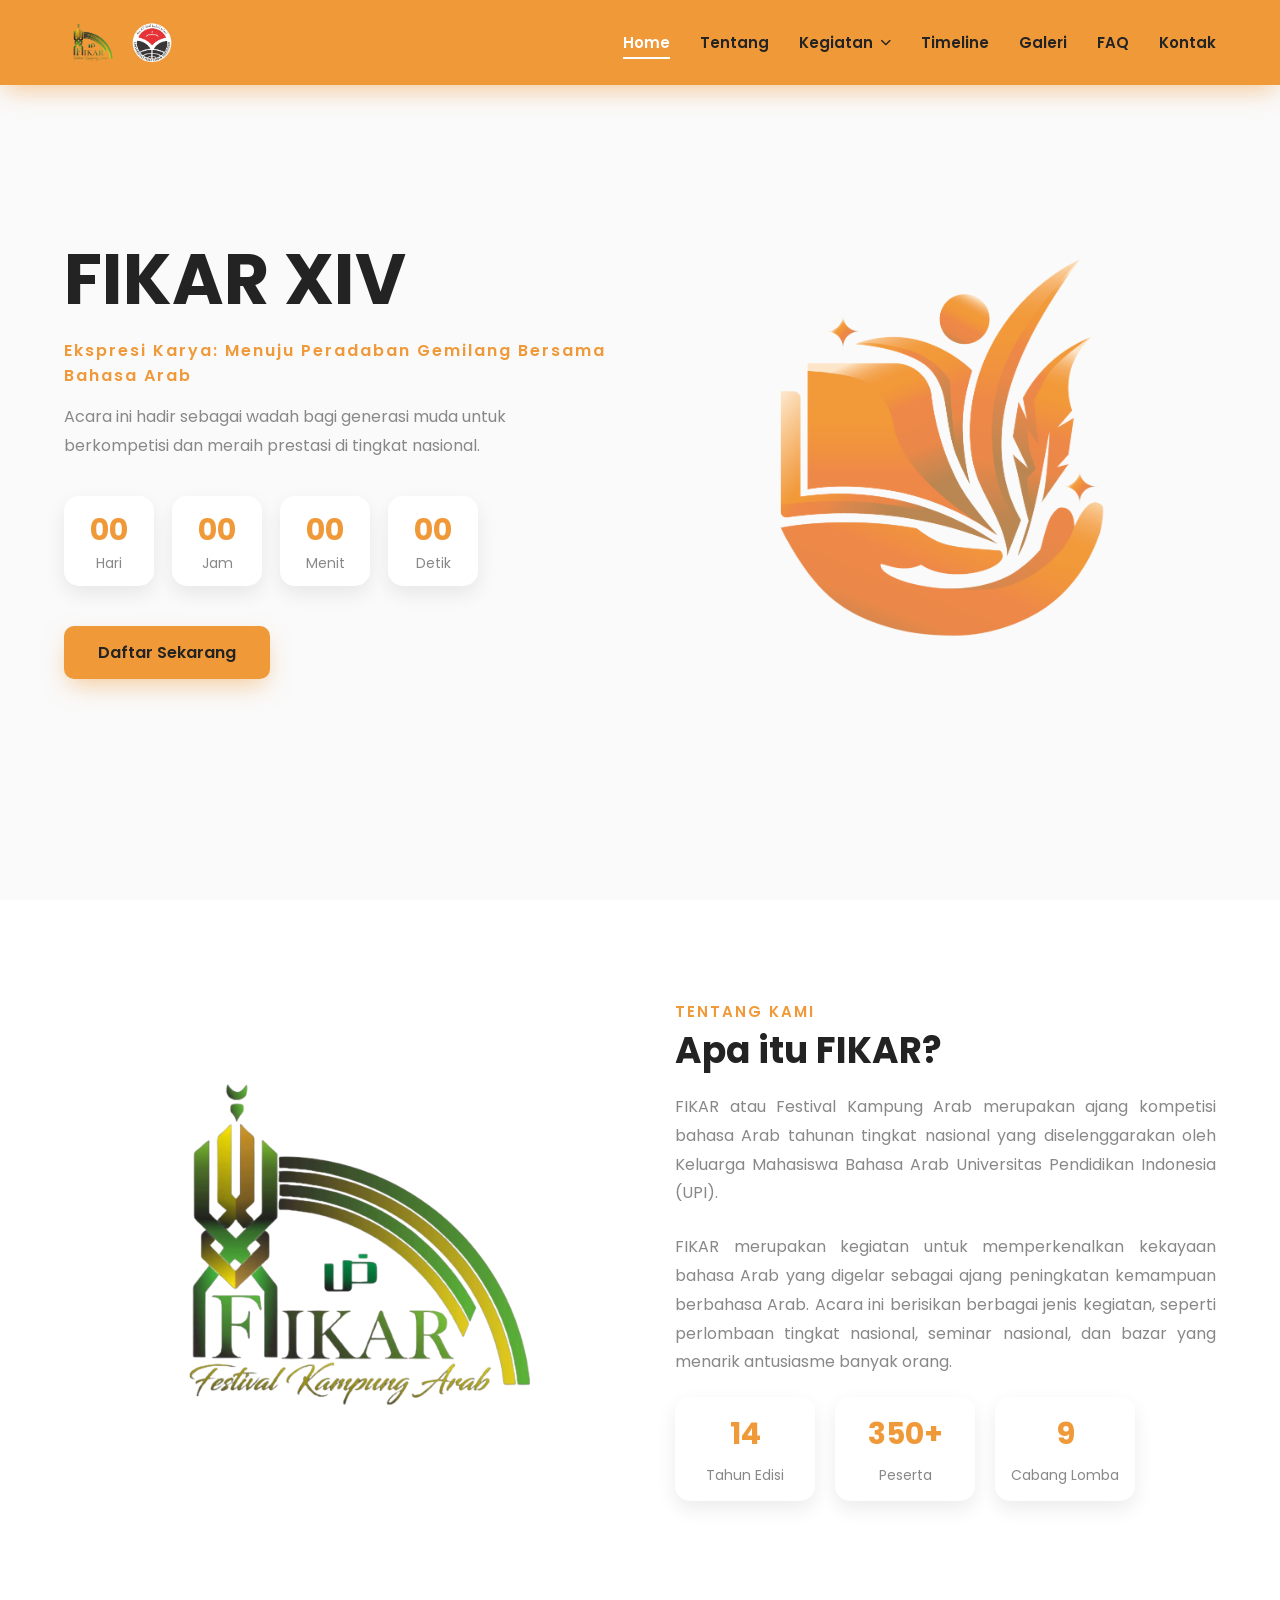
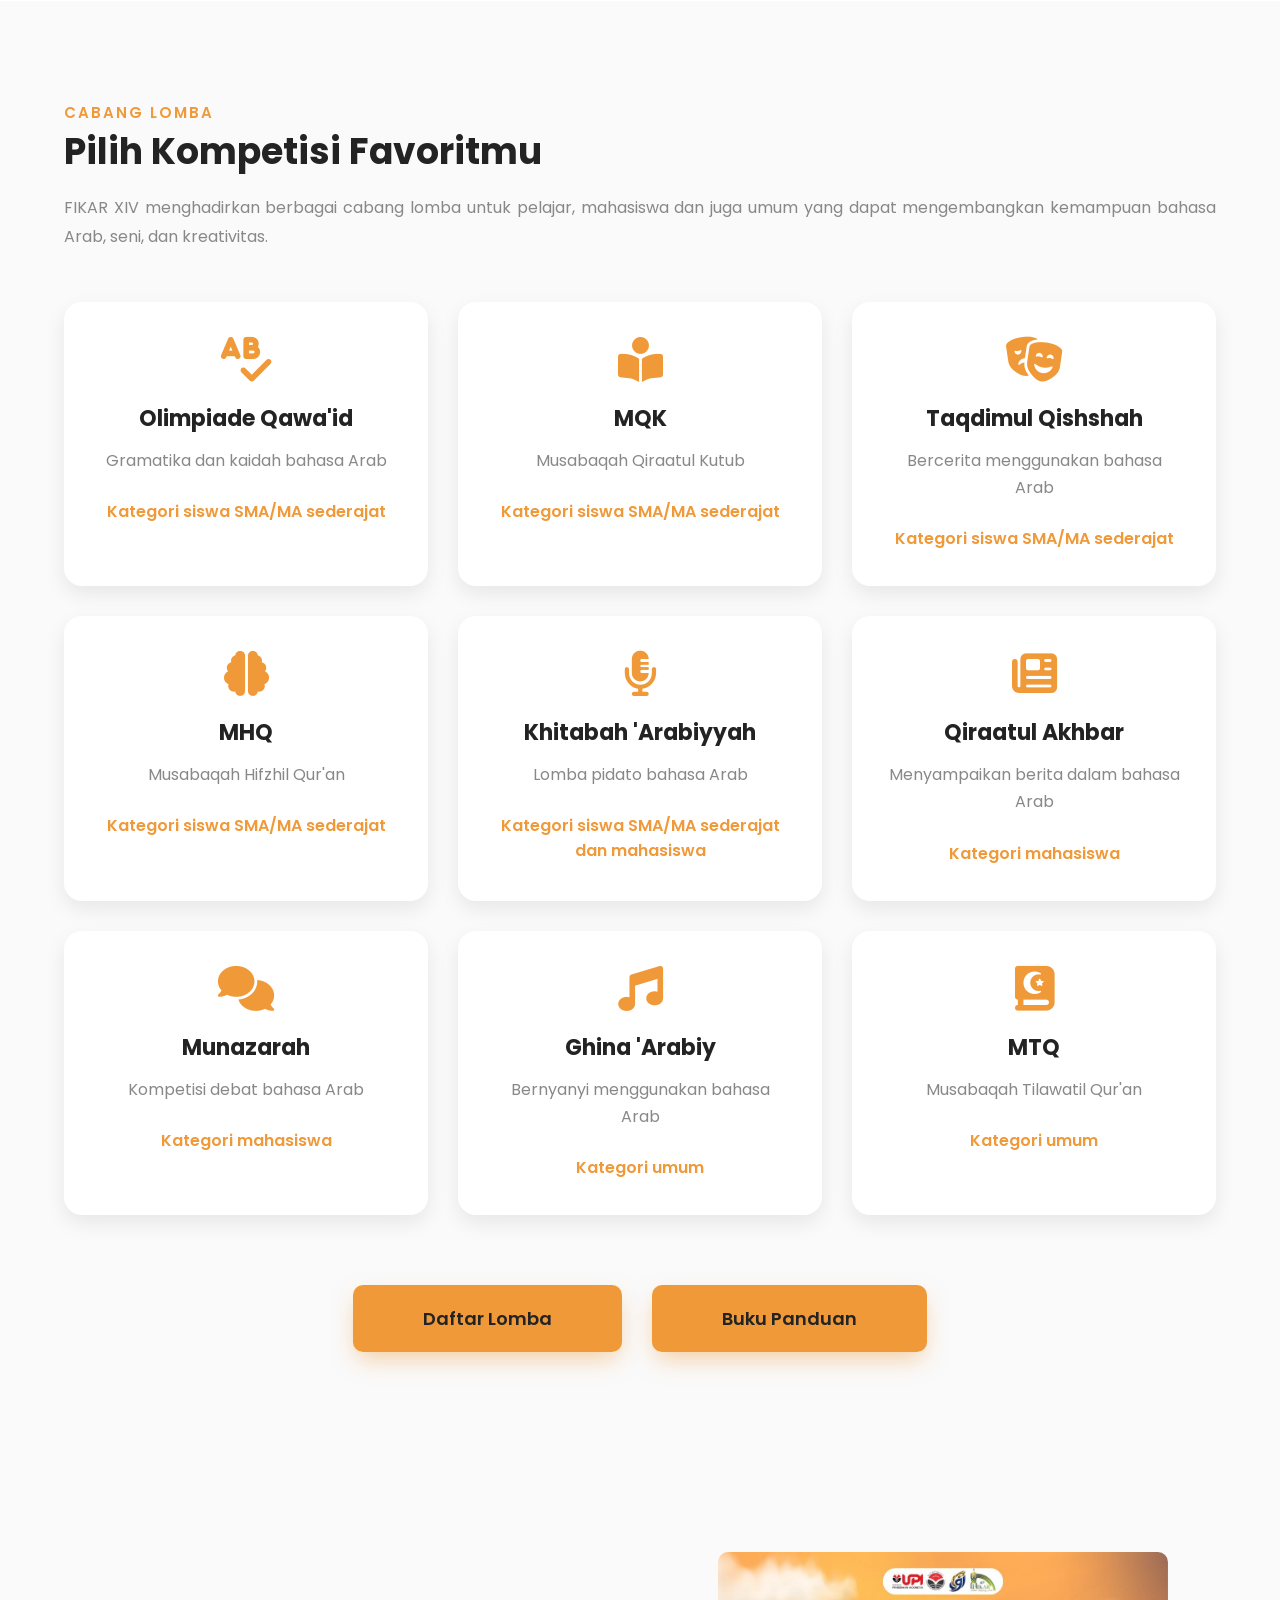
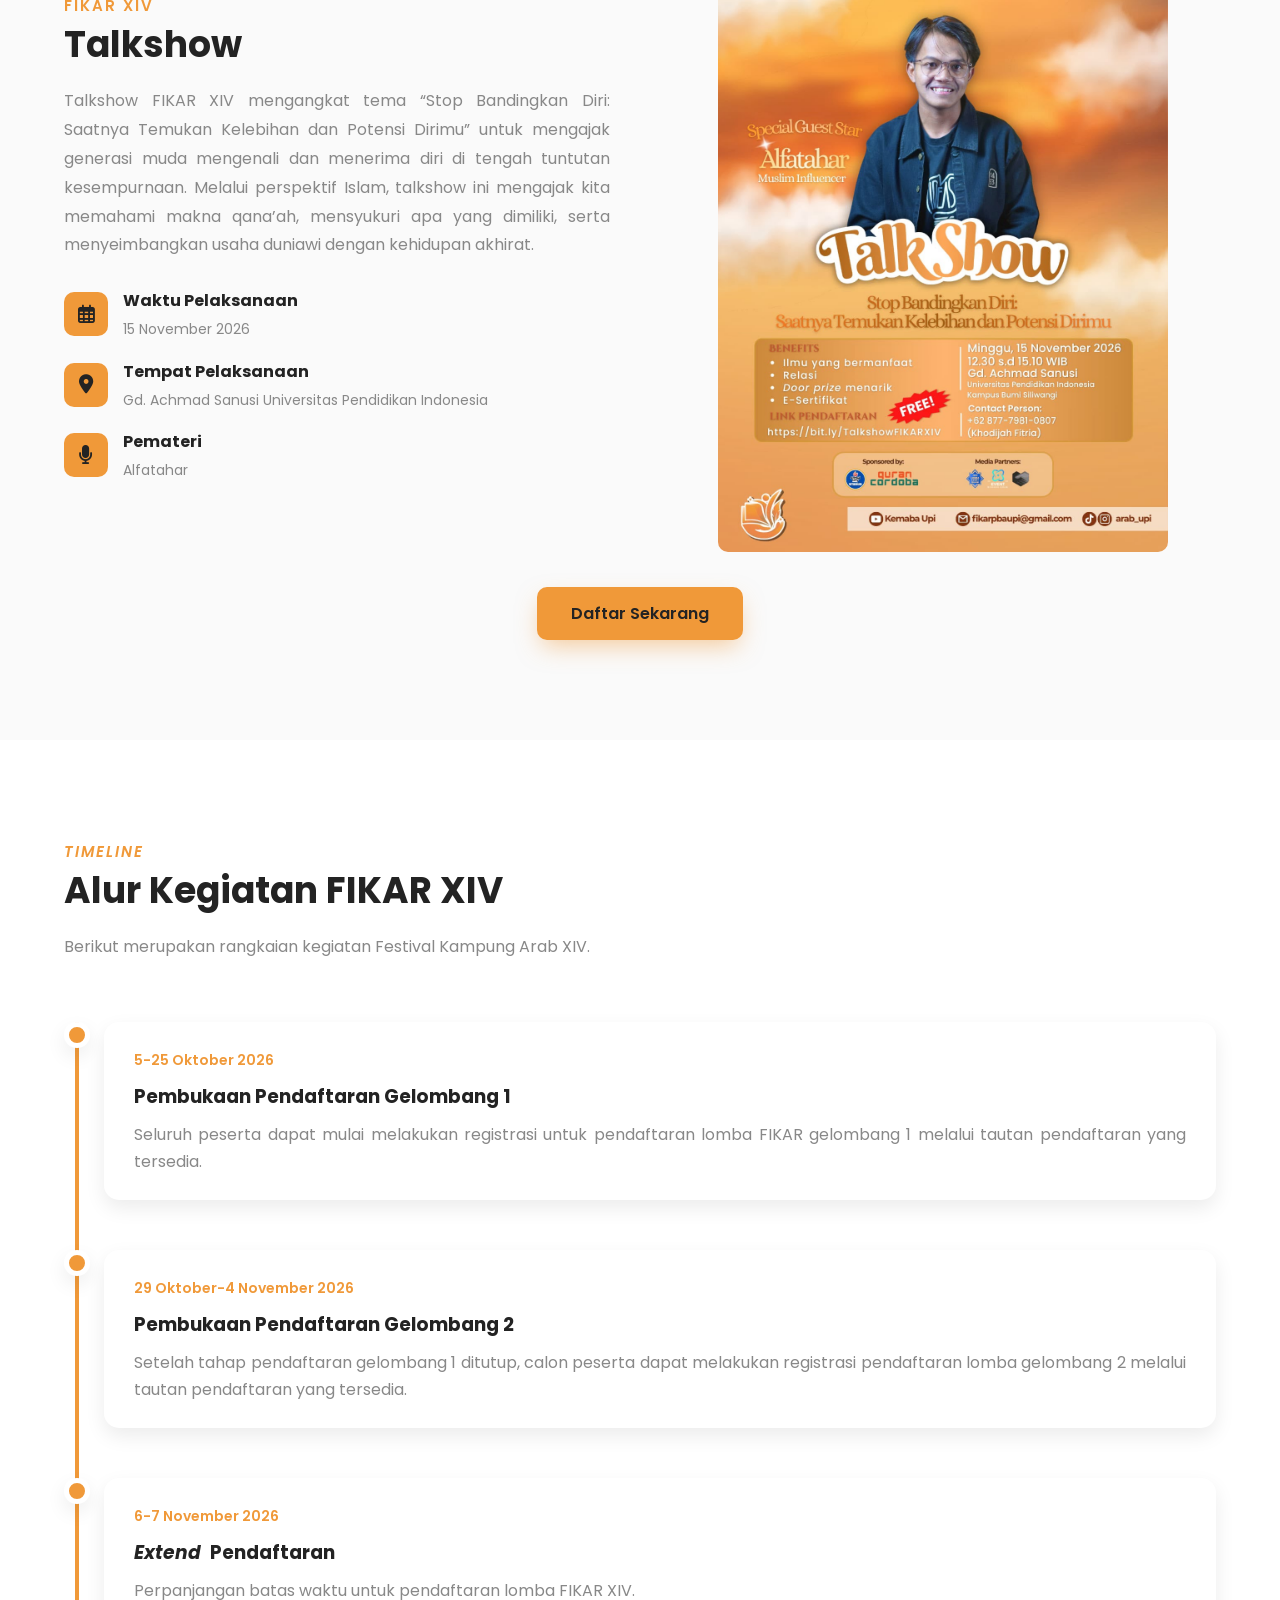
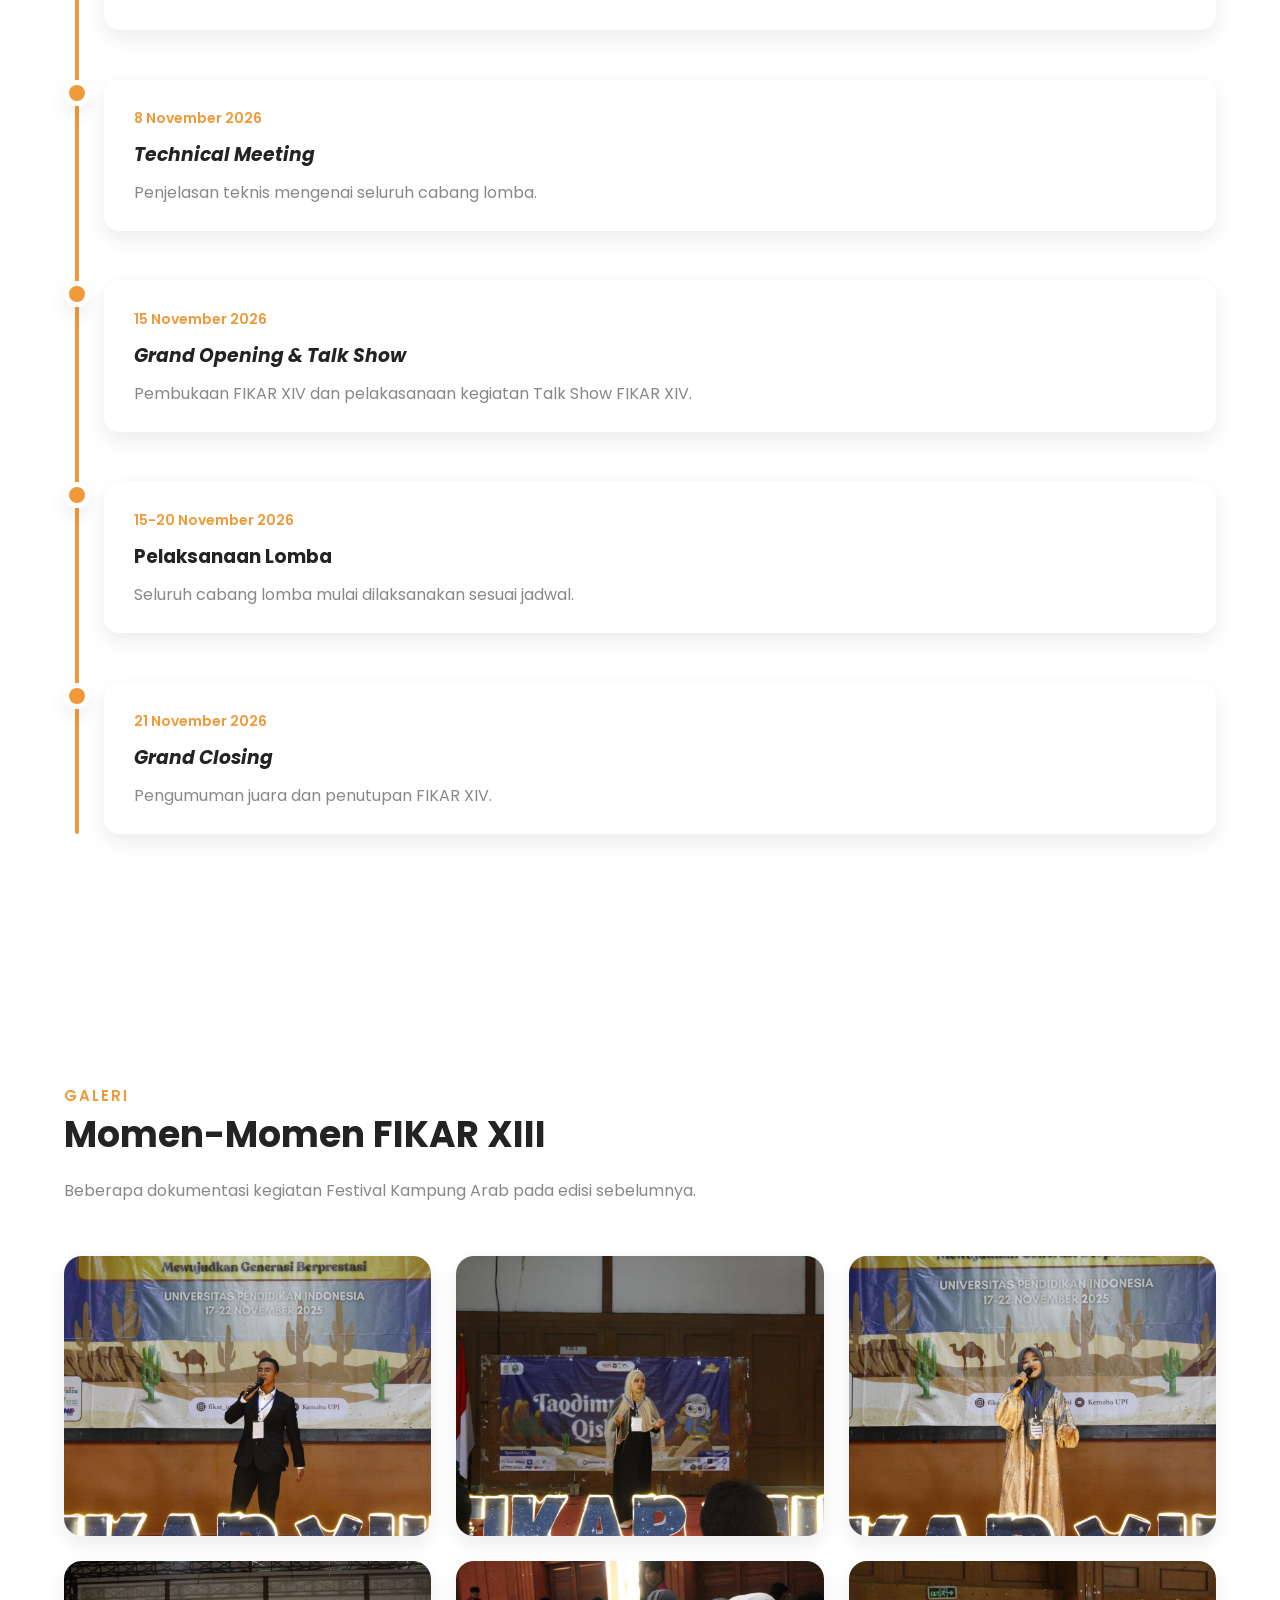
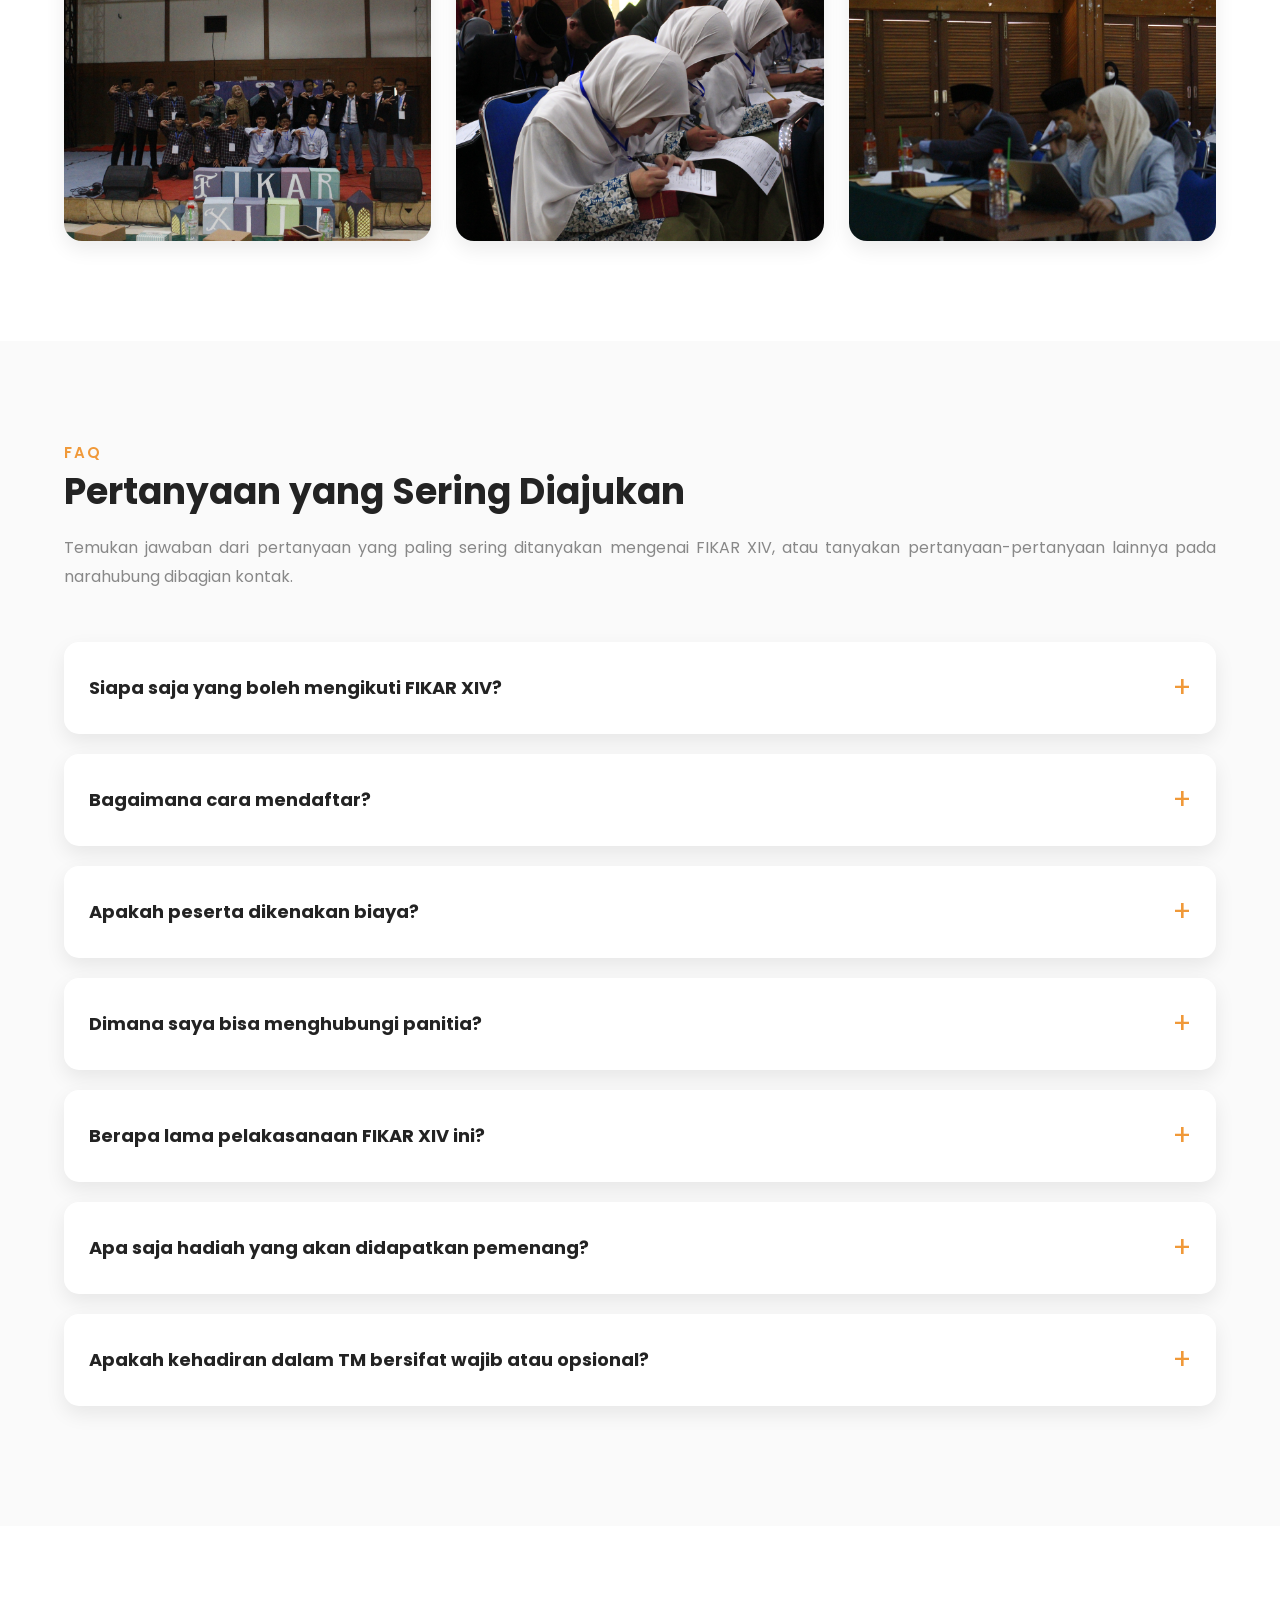
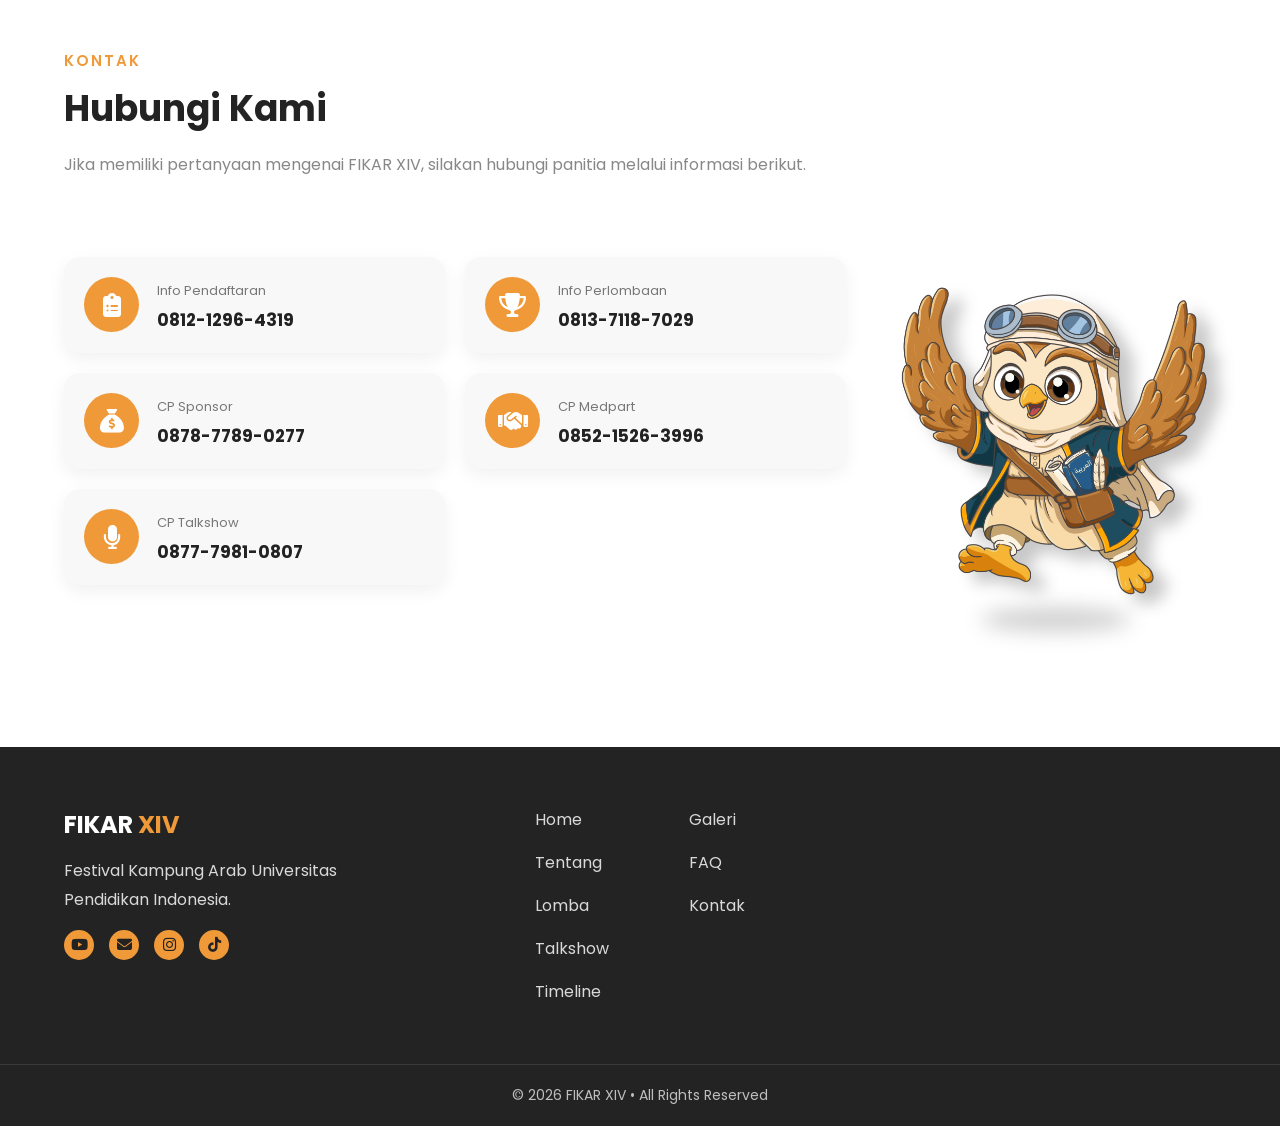
==== index.html @ 59fb9d1a "talkshow tema dah ganti" ====
<!DOCTYPE html>
<html lang="id">

<head>

    <!-- Meta -->
    <meta charset="UTF-8">
    <meta name="viewport" content="width=device-width, initial-scale=1.0">

    <title>FIKAR XIV</title>
    <link rel="icon" type="image/png" href="assets/logo/logo-fikar.png">

    <!-- Google Font -->
    <link rel="preconnect" href="https://fonts.googleapis.com">

    <link rel="preconnect" href="https://fonts.gstatic.com" crossorigin>

    <link href="https://fonts.googleapis.com/css2?family=Poppins:wght@300;400;500;600;700;800&display=swap" rel="stylesheet">

    <!-- Font Awesome -->
    <link rel="stylesheet"
        href="https://cdnjs.cloudflare.com/ajax/libs/font-awesome/6.7.2/css/all.min.css">

    <!-- AOS Animation -->
    <link href="https://unpkg.com/aos@2.3.4/dist/aos.css" rel="stylesheet">

    <link rel="stylesheet" href="https://cdn.jsdelivr.net/npm/swiper@11/swiper-bundle.min.css"/>

    <!-- CSS -->
    <link rel="stylesheet" href="css/style.css">
    <link rel="stylesheet" href="css/navbar.css">
    <link rel="stylesheet" href="css/hero.css">
    <link rel="stylesheet" href="css/about.css">
    <link rel="stylesheet" href="css/competition.css">
    <link rel="stylesheet" href="css/talkshow.css">
    <link rel="stylesheet" href="css/timeline.css">
    <link rel="stylesheet" href="css/merch.css">
    <link rel="stylesheet" href="css/gallery.css">
    <link rel="stylesheet" href="css/faq.css">
    <link rel="stylesheet" href="css/contact.css">
    <link rel="stylesheet" href="css/footer.css">
    <link rel="stylesheet" href="css/responsive.css">
    <link rel="stylesheet" href="css/popup.css">

    <header class="header">

        <div class="container">
            <a href="#home">
            <div class="logo">
                <img src="assets/logo/logo-fikar.png" alt="Logo FIKAR">
                <img src="assets/logo/logo-upi.png" alt="Logo UPI">
            </div>
            </a>

            <nav class="navbar" id="navbar">
                <ul>
                    <li><a href="#home">Home</a></li>

                    <li><a href="#tentang">Tentang</a></li>

                    <li class="dropdown">
                        <button type="button" class="dropdown-toggle" aria-expanded="false">
                            Kegiatan <i class="fa-solid fa-chevron-down"></i>
                        </button>

                        <ul class="dropdown-menu">
                            <li><a href="#lomba">Lomba</a></li>
                            <li><a href="#Talkshow">Talkshow</a></li>
                        </ul>
                    </li>

                    <li><a href="#timeline">Timeline</a></li>

                    <!-- <li><a href="#merch">Merch</a></li> -->

                    <li><a href="#galeri">Galeri</a></li>

                    <li><a href="#faq">FAQ</a></li>

                    <li><a href="#kontak">Kontak</a></li>
                </ul>
            </nav>
    
            <div class="hamburger" id="hamburger">
    
                <i class="fa-solid fa-bars"></i>
    
            </div>
    
        </div>
    
    </header>
</head>

<body>

    <!-- ===========================
            HEADER
    ============================ -->

    <header class="header">

    </header>



    <!-- ===========================
            HOME
    ============================ -->

    <section id="home" class="hero">

        <div class="container hero-container">
    
            <!-- Kiri -->
            <div class="hero-content" data-aos="fade-right">
    
                <h1>
                    FIKAR XIV
                </h1>

                <p class="hero-subtitle">
                    Ekspresi Karya: 
                    Menuju Peradaban Gemilang
                    Bersama Bahasa Arab
                </p>
    
                
    
                <p class="hero-description">
    
                    Acara ini hadir sebagai wadah bagi
                    generasi muda untuk berkompetisi dan
                    meraih prestasi di tingkat nasional.
                    
    
                </p>
    
                <!-- Countdown -->
    
                <div class="countdown">
    
                    <div class="count-box">
    
                        <h2 id="days">50</h2>
                        <span>Hari</span>
    
                    </div>
    
                    <div class="count-box">
    
                        <h2 id="hours">12</h2>
                        <span>Jam</span>
    
                    </div>
    
                    <div class="count-box">
    
                        <h2 id="minutes">30</h2>
                        <span>Menit</span>
    
                    </div>
    
                    <div class="count-box">
    
                        <h2 id="seconds">45</h2>
                        <span>Detik</span>
    
                    </div>
    
                </div>
    
                <a href="#mtq-card" class="btn">
    
                    Daftar Sekarang
    
                </a>
    
            </div>
    
            <!-- Kanan -->
    
            <div class="hero-image" data-aos="fade-left">
    
                <img src="assets/logo/logo-xiv.png" alt="Hero">
    
            </div>
    
        </div>
    
    </section>



    <!-- ===========================
            TENTANG
    ============================ -->

    <section id="tentang" class="about">

        <div class="container about-container">
    

            <!-- Kiri -->
    
            <div class="about-image" data-aos="fade-left">
    
                <img src="assets/logo/logo-fikar.png"
                     alt="Tentang FIKAR">
    
            </div>

            <!-- Kanan -->
            <div class="about-content" data-aos="fade-right">
    
                <p class="section-subtitle">
                    Tentang Kami
                </p>
    
                <h2 class="section-title">
                    Apa itu FIKAR?
                </h2>
    
                <p class="section-description">
                    FIKAR atau Festival Kampung Arab merupakan ajang 
                    kompetisi bahasa Arab tahunan tingkat nasional 
                    yang diselenggarakan oleh Keluarga Mahasiswa 
                    Bahasa Arab Universitas Pendidikan Indonesia (UPI).
    
                </p><br> 
                <p class="section-description">
                    FIKAR merupakan kegiatan untuk memperkenalkan kekayaan
                    bahasa Arab yang digelar sebagai ajang peningkatan
                    kemampuan berbahasa Arab. Acara ini berisikan berbagai
                    jenis kegiatan, seperti perlombaan tingkat nasional,
                    seminar nasional, dan bazar yang menarik antusiasme
                    banyak orang.
                    
                    <!-- agenda tahunan berupa ajang perlombaan bahasa Arab, Seni, dan Budaya
                    yang diselenggarakan oleh BEM KEMABA FPBS UPI
                    yang bertujuan menjadi wadah pengembangan potensi,
                    kreativitas, serta kecintaan terhadap bahasa Arab
                    dan kebudayaannya. -->
                </p>
    
                <div class="about-stats">
    
                    <div class="stat-card">
    
                        <h3>14</h3>
    
                        <p>Tahun Edisi</p>
    
                    </div>
    
                    <div class="stat-card">
    
                        <h3>350+</h3>
    
                        <p>Peserta</p>
    
                    </div>
    
                    <div class="stat-card">
    
                        <h3>9</h3>
    
                        <p>Cabang Lomba</p>
    
                    </div>
    
                </div>
    
            </div>
    
            
    
        </div>
    
    </section>



    <!-- ===========================
            LOMBA
    ============================ -->

    <section id="lomba" class="competition">

        <div class="container">
    
            <p class="section-subtitle">
                Cabang Lomba
            </p>
    
            <h2 class="section-title">
                Pilih Kompetisi Favoritmu
            </h2>
    
            <p class="section-description">
                FIKAR XIV menghadirkan berbagai cabang lomba
                untuk pelajar, mahasiswa dan juga umum yang dapat mengembangkan kemampuan
                bahasa Arab, seni, dan kreativitas.
            </p>
    
            <div class="competition-grid">
    
                <div class="competition-card" data-aos="zoom-in">
    
                    <i class="fa-solid fa-spell-check"></i>
    
                    <h3>Olimpiade Qawa'id</h3>
    
                    <p>
                        Gramatika dan kaidah bahasa Arab
                    </p>

                    <h4>
                        Kategori siswa SMA/MA sederajat
                    </h4>
    
                    <!-- <a href="#">
                        Lihat Detail
                    </a> -->
    
                </div>

                <div class="competition-card" data-aos="zoom-in">
    
                    <i class="fa-solid fa-book-open-reader"></i>
    
                    <h3>MQK</h3>
    
                    <p>
                        Musabaqah Qiraatul Kutub
                    </p>

                    <h4>
                        Kategori siswa SMA/MA sederajat
                    </h4>
    
                    <!-- <a href="#">
                        Lihat Detail
                    </a> -->
    
                </div>
    
                <div class="competition-card" data-aos="zoom-in">
    
                    <i class="fa-solid fa-masks-theater"></i>
    
                    <h3>Taqdimul Qishshah</h3>
    
                    <p>
                        Bercerita menggunakan bahasa Arab
                    </p>

                    <h4>
                        Kategori siswa SMA/MA sederajat
                    </h4>
    
                    <!-- <a href="#">
                        Lihat Detail
                    </a> -->
    
                </div>

                <div class="competition-card" data-aos="zoom-in">
    
                    <i class="fa-solid fa-brain"></i>
    
                    <h3>MHQ</h3>
    
                    <p>
                        Musabaqah Hifzhil Qur'an
                    </p>

                    <h4>
                        Kategori siswa SMA/MA sederajat
                    </h4>
    
                    <!-- <a href="#">
                        Lihat Detail
                    </a> -->
    
                </div>

                 <div class="competition-card" data-aos="zoom-in">
    
                    <i class="fa-solid fa-microphone-lines"></i>
    
                    <h3>Khitabah 'Arabiyyah</h3>
    
                    <p>
                        Lomba pidato bahasa Arab
                    </p>

                    <h4>
                        Kategori siswa SMA/MA sederajat dan mahasiswa
                    </h4>
    
                    <!-- <a href="#">
                        Lihat Detail
                    </a> -->
    
                </div>

                <div class="competition-card" data-aos="zoom-in">
    
                    <i class="fa-solid fa-newspaper"></i>
    
                    <h3>Qiraatul Akhbar</h3>
    
                    <p>
                        Menyampaikan berita dalam bahasa Arab
                    </p>

                    <h4>
                        Kategori mahasiswa
                    </h4>
    
                    <!-- <a href="#">
                        Lihat Detail
                    </a> -->
    
                </div>

                <div class="competition-card" data-aos="zoom-in">
    
                    <i class="fa-solid fa-comments"></i>
    
                    <h3>Munazarah</h3>
    
                    <p>
                        Kompetisi debat bahasa Arab
                    </p>

                    <h4>
                        Kategori mahasiswa
                    </h4>
    
                    <!-- <a href="#">
                        Lihat Detail
                    </a> -->
    
                </div>

                <div class="competition-card" data-aos="zoom-in">
    
                    <i class="fa-solid fa-music"></i>
    
                    <h3>Ghina 'Arabiy</h3>
    
                    <p>
                        Bernyanyi menggunakan bahasa Arab
                    </p>

                    <h4>
                        Kategori umum
                    </h4>
    
                    <!-- <a href="#">
                        Lihat Detail
                    </a> -->
    
                </div>

                <div class="competition-card" data-aos="zoom-in" id="mtq-card">
    
                    <i class="fa-solid fa-book-quran"></i>
    
                    <h3>MTQ</h3>
    
                    <p>
                        Musabaqah Tilawatil Qur'an
                    </p>

                    <h4>
                        Kategori umum
                    </h4>
    
                    <!-- <a href="#">
                        Lihat Detail
                    </a> -->
    
                </div>
    
            </div>

            <div class="lomba-button" data-aos="zoom-in">
                <button type="button" class="btnform" id="openlombapopup">
                        Daftar Lomba
                </button>
                <a 
                    href="https://drive.google.com/file/d/1xuKzTPTXBp-IjGwbVlXgYvnK1YerWU9r/view?usp=sharing" 
                    class="btnform"
                    target="_blank"
                    rel="noopener noreferrer">
                        Buku Panduan
                    </a>
            </div>
    
        </div>
    
    </section>

    <div class="lomba-modal" id="lombamodal">
        <div class="lomba-modal-content">
            <!-- tombol close -->
             <button
                type="button"
                class="lomba-modal-close"
                id="closelombapopup"
                aria-label="Tutup">
                &times;
            </button>

            <!-- header popup -->
             <div class="lomba-modal-header">
                <small>Pendaftaran Lomba FIKAR XIV</small>
                <h3>
                    Silahkan pilih sesuai cabang lomba yang
                    ingin diikuti
                </h3>
                <p>
                    Kemudian nanti akan diarahkan menuju
                    formulir pendaftaran
                </p>
             </div>

             <!-- daftar lomba -->
             <div class="lomba-modal-list">
                <a 
                    href="https://docs.google.com/forms/d/e/1FAIpQLSf27DOVT1WJLEie99tcA8oEn1orpM7q2_REkgF3xhmgGQulmA/viewform?usp=dialog"
                    target="_blank"
                    rel="noopener noreferrer"
                    class="lomba-modal-button">
                    Olimpiade Qawa'id
                </a>
                
                <a 
                    href="https://docs.google.com/forms/d/e/1FAIpQLSd3rdysQEJR5vWFyqpO-vA7i0ymo6K1f08DMtUsaCEMuxgv7w/viewform?usp=dialog"
                    target="_blank"
                    rel="noopener noreferrer"
                    class="lomba-modal-button">
                    MQK
                </a>

                <a 
                    href="https://docs.google.com/forms/d/e/1FAIpQLSe7MeNdIwzC_TPY0QfqzxV9UziziLfifD3t8pdZiucjZ5I3hw/viewform?usp=dialog"
                    target="_blank"
                    rel="noopener noreferrer"
                    class="lomba-modal-button">
                    Taqdimul Qishshah
                </a>

                <a 
                    href="https://docs.google.com/forms/d/e/1FAIpQLSfnNDU5przK4yZzaKRtBcj8RfoL4Jw5ZI0wv0ayqmYaWM0nEA/viewform?usp=dialog"
                    target="_blank"
                    rel="noopener noreferrer"
                    class="lomba-modal-button">
                    MHQ
                </a>

                <a 
                    href="https://docs.google.com/forms/d/e/1FAIpQLSe5-V5FEKVQ3BfW7BmyfJE8cRweyfHyN-lyesdYpiIK9qlUaA/viewform?usp=dialog"
                    target="_blank"
                    rel="noopener noreferrer"
                    class="lomba-modal-button">
                    Khitabah 'Arabiyyah (Siswa)
                </a>

                <a 
                    href="https://docs.google.com/forms/d/e/1FAIpQLSdl50Qj2MIegKsDy8rbnPg7tCIWsGPk0zm3IU37hgIzfidV4g/viewform?usp=dialog"
                    target="_blank"
                    rel="noopener noreferrer"
                    class="lomba-modal-button">
                    Khitabah 'Arabiyyah (Mahasiswa)
                </a>

                <a 
                    href="https://docs.google.com/forms/d/e/1FAIpQLSdQ2KguLJYWSSzZzuT3GEWs2Vt1SWea4kkEqxqzTfxCPMKwEw/viewform?usp=dialog"
                    target="_blank"
                    rel="noopener noreferrer"
                    class="lomba-modal-button">
                    Qiraatul Akhbar
                </a>

                <a 
                    href="https://docs.google.com/forms/d/e/1FAIpQLSfr8a6bISAI-k79xbi1DJIbhDBJfIggBveJyUau1kbvPJwJxw/viewform?usp=dialog"
                    target="_blank"
                    rel="noopener noreferrer"
                    class="lomba-modal-button">
                    Munazarah
                </a>

                <a 
                    href="https://docs.google.com/forms/d/e/1FAIpQLSdtx5-WqoZlgZ3DfAzD9SitUk2B0etbBsE3f7CAW_SMgpCLwg/viewform?usp=dialog"
                    target="_blank"
                    rel="noopener noreferrer"
                    class="lomba-modal-button">
                    Ghina 'Arabiy
                </a>

                <a 
                    href="https://docs.google.com/forms/d/e/1FAIpQLSdL8q2Idlpmol-r708T2HcSTL0BJuqn2PkodVM6ONkWayT8EA/viewform?usp=dialog"
                    target="_blank"
                    rel="noopener noreferrer"
                    class="lomba-modal-button">
                    MTQ
                </a>
                
             </div>
        </div>
    </div>


    <section id="Talkshow" class="talkshow">

        <div class="container">
            <div class="about-container">
                <!-- Kiri -->
                <div class="about-content" data-aos="fade-right">
        
                    <p class="section-subtitle">
                        FIKAR XIV
                    </p>
        
                    <h2 class="section-title">
                        Talkshow
                    </h2>
        
                    <p class="section-description">
                        Talkshow FIKAR XIV mengangkat tema “Stop Bandingkan Diri:
                        Saatnya Temukan Kelebihan dan Potensi Dirimu” untuk 
                        mengajak generasi muda mengenali dan menerima diri di 
                        tengah tuntutan kesempurnaan. Melalui perspektif Islam, 
                        talkshow ini mengajak kita memahami makna qana’ah, 
                        mensyukuri apa yang dimiliki, serta menyeimbangkan usaha 
                        duniawi dengan kehidupan akhirat.
        
                    <!-- informasi talkshow -->
                    <div class="talkshow-info">
        
                        <div class="talkshow-info-item">
                            <i class="fa-regular fa-calendar-days"></i>
                            <div>
                                <h3>Waktu Pelaksanaan</h3>
                                <p>15 November 2026</p>
                            </div>
                        </div>
        
                        <div class="talkshow-info-item">
                            <i class="fa-solid fa-location-dot"></i>
                            <div>
                                <h3>Tempat Pelaksanaan</h3>
                                <p>Gd. Achmad Sanusi Universitas Pendidikan Indonesia</p>
                            </div>
                        </div>
        
                        <div class="talkshow-info-item">
                            <i class="fa-solid fa-microphone"></i>
                            <div>
                                <h3>Pemateri</h3>
                                <p>Alfatahar</p>
                            </div>
                        </div>
                    </div>
        
                </div>

                <!-- Kanan -->
                <div class="about-image" data-aos="fade-left">
                    <img src="assets/images/poster-talkshow.png"
                        alt="Poster Talkshow FIKAR XIV"
                        class="talkshow-poster"
                        id="talkshowPoster"
                        style="border-radius: 10px;">
                </div>

                <div class="poster-lightbox" id="posterLightbox">
                    <button class="poster-close" id="posterClose"
                        aria-laber="Tutup poster">&times;</button>
                    
                    <img src="assets/images/poster-talkshow.png"
                         alt="Poster Talkshow FIKAR XIV diperbasar"
                         id="posterLightboxImage">
                         
                </div>
            </div>
            <!-- Tombol pendaftaran -->
            <div class="talkshow-action" data-aos="fade-right">
                <a href="https://bit.ly/TalkshowFIKARXIV"
                    class="btn talkshow-btn"
                    target="_blank"
                    rel="noopener noreferrer">
                        Daftar Sekarang
                </a>
            </div>
        </div>
    </section>



    <!-- ===========================
            TIMELINE
    ============================ -->

    <section id="timeline" class="timeline">

        <div class="container">
    
            <p class="section-subtitle">
                <i>Timeline</i>
            </p>
    
            <h2 class="section-title">
                Alur Kegiatan FIKAR XIV
            </h2>
    
            <p class="section-description">
                Berikut merupakan rangkaian kegiatan Festival Kampung Arab XIV.
            </p>
    
            <div class="timeline-wrapper">
    
                <div class="timeline-item" data-aos="fade-up">
    
                    <div class="timeline-dot"></div>
    
                    <div class="timeline-content">
    
                        <span>5-25 Oktober 2026</span>
    
                        <h3>Pembukaan Pendaftaran Gelombang 1</h3>
    
                        <p>
                            Seluruh peserta dapat mulai melakukan registrasi untuk
                            pendaftaran lomba FIKAR gelombang 1 melalui tautan pendaftaran
                            yang tersedia. 
                        </p>
    
                    </div>
    
                </div>
    
                <div class="timeline-item" data-aos="fade-up">
    
                    <div class="timeline-dot"></div>
    
                    <div class="timeline-content">
    
                        <span>29 Oktober-4 November 2026</span>
    
                        <h3>Pembukaan Pendaftaran Gelombang 2</h3>
    
                        <p>
                            Setelah tahap pendaftaran gelombang 1 ditutup, calon peserta dapat 
                            melakukan registrasi pendaftaran lomba gelombang 2 melalui tautan 
                            pendaftaran yang tersedia. 
                        </p>
    
                    </div>
    
                </div>
    
                <div class="timeline-item" data-aos="fade-up">
    
                    <div class="timeline-dot"></div>
    
                    <div class="timeline-content">
    
                        <span>6-7 November 2026</span>
    
                        <h3>
                            <i style="margin-right: 5px;">Extend</i> Pendaftaran
                        </h3>
                        <p>
                            Perpanjangan batas waktu untuk pendaftaran lomba FIKAR XIV.
                        </p>
    
                    </div>
    
                </div>
    
                <div class="timeline-item" data-aos="fade-up">
    
                    <div class="timeline-dot"></div>
    
                    <div class="timeline-content">
    
                        <span>8 November 2026</span>
    
                        <h3><i>Technical Meeting</i></h3>
    
                        <p>
                            Penjelasan teknis mengenai seluruh cabang lomba.
                        </p>
    
                    </div>
    
                </div>

                <div class="timeline-item" data-aos="fade-up">
    
                    <div class="timeline-dot"></div>
    
                    <div class="timeline-content">
    
                        <span>15 November 2026</span>
    
                        <h3><i>Grand Opening & Talk Show</i></h3>
    
                        <p>
                            Pembukaan FIKAR XIV dan pelakasanaan
                            kegiatan Talk Show FIKAR XIV.
                        </p>
    
                    </div>
    
                </div>

                <div class="timeline-item" data-aos="fade-up">
    
                    <div class="timeline-dot"></div>
    
                    <div class="timeline-content">
    
                        <span>15-20 November 2026</span>
    
                        <h3>Pelaksanaan Lomba</h3>
    
                        <p>
                            Seluruh cabang lomba mulai dilaksanakan sesuai jadwal.
                        </p>
    
                    </div>
    
                </div>

                <div class="timeline-item" data-aos="fade-up">
    
                    <div class="timeline-dot"></div>
    
                    <div class="timeline-content">
    
                        <span>21 November 2026</span>
    
                        <h3><i>Grand Closing</i></h3>
    
                        <p>
                            Pengumuman juara dan penutupan FIKAR XIV.
                        </p>
    
                    </div>
    
                </div>
    
            </div>
    
        </div>
    
    </section>



    <!-- ===========================
            MERCH
    ============================ -->

    <!-- <section class="merch" id="merch">

    <div class="container">

        <span class="section-subtitle">OFFICIAL MERCH</span>

        <h2 class="section-title">Merchandise FIKAR XIV</h2>

        <p class="section-description">
            Miliki merchandise resmi untuk seluruh peserta FIKAR XIV.
        </p>

        <div class="swiper merchSwiper">

            <div class="swiper-wrapper">

                <div class="swiper-slide">

                    <img src="assets/images/foto-merch1.JPG">

                    <h3>Keychain</h3>

                </div>

                <div class="swiper-slide">

                    <img src="assets/images/foto-merch1.JPG">

                    <h3>Kipas</h3>

                </div>

                <div class="swiper-slide">

                    <img src="assets/images/foto-merch1.JPG">

                    <h3>Totebag</h3>

                </div>

                <div class="swiper-slide">

                    <img src="assets/images/foto-merch1.JPG">

                    <h3>Notebook</h3>

                </div>

                <div class="swiper-slide">

                    <img src="assets/images/foto-merch1.JPG">

                    <h3>Pulpen</h3>

                </div>

            </div>

            <div class="merch-navigation">

                <div class="swiper-button-prev"></div>

                <div class="swiper-button-next"></div>

            </div>

        </div>

        <div class="merch-button" data-aos="fade-up">

            <a href="#" class="btn">
                Beli Merchandise
            </a>

        </div>

    </div>

    </section> -->



    <!-- ===========================
            GALERI
    ============================ -->

    <section id="galeri" class="gallery">

        <div class="container">
    
            <p class="section-subtitle">
                Galeri
            </p>
    
            <h2 class="section-title">
                Momen-Momen FIKAR XIII
            </h2>
    
            <p class="section-description">
    
                Beberapa dokumentasi kegiatan Festival Kampung Arab pada edisi sebelumnya.
    
            </p>
    
            <div class="gallery-grid">
    
                <div class="gallery-item" data-aos="zoom-in">
                    <img src="assets/images/foto-fikar1.JPG" alt="Gallery 1">
                </div>
    
                <div class="gallery-item" data-aos="zoom-in">
                    <img src="assets/images/foto-fikar2.JPG" alt="Gallery 2">
                </div>
    
                <div class="gallery-item" data-aos="zoom-in">
                    <img src="assets/images/foto-fikar3.JPG" alt="Gallery 3">
                </div>
    
                <div class="gallery-item" data-aos="zoom-in">
                    <img src="assets/images/foto-fikar4.JPG" alt="Gallery 4">
                </div>
    
                <div class="gallery-item" data-aos="zoom-in">
                    <img src="assets/images/foto-fikar5.JPG" alt="Gallery 5">
                </div>
    
                <div class="gallery-item" data-aos="zoom-in">
                    <img src="assets/images/foto-fikar6.JPG" alt="Gallery 6">
                </div>
    
            </div>
    
        </div>
    
    </section>



    <!-- ===========================
            FAQ
    ============================ -->

    <section id="faq" class="faq">

        <div class="container">
    
            <p class="section-subtitle">
                FAQ
            </p>
    
            <h2 class="section-title">
                Pertanyaan yang Sering Diajukan
            </h2>
    
            <p class="section-description">
                Temukan jawaban dari pertanyaan yang paling sering ditanyakan mengenai FIKAR XIV,
                atau tanyakan pertanyaan-pertanyaan lainnya pada narahubung dibagian kontak.
            </p>
    
            <div class="faq-container">
    
                <div class="faq-item" data-aos="fade-up">
    
                    <div class="faq-question">
    
                        <h3>Siapa saja yang boleh mengikuti FIKAR XIV?</h3>
    
                        <span>+</span>
    
                    </div>
    
                    <div class="faq-answer">
    
                        <p>
                            FIKAR XIV terbuka untuk pelajar, mahasiswa, dan umum sesuai ketentuan masing-masing cabang lomba.
                        </p>
    
                    </div>
    
                </div>
    
                <div class="faq-item" data-aos="fade-up">
    
                    <div class="faq-question">
    
                        <h3>Bagaimana cara mendaftar?</h3>
    
                        <span>+</span>
    
                    </div>
    
                    <div class="faq-answer">
    
                        <p>
                            Pendaftaran dilakukan secara <i>online</i> melalui <i>website</i> ini pada bagian
                            lomba.
                        </p>
    
                    </div>
    
                </div>
    
                <div class="faq-item" data-aos="fade-up">
    
                    <div class="faq-question">
    
                        <h3>Apakah peserta dikenakan biaya?</h3>
    
                        <span>+</span>
    
                    </div>
    
                    <div class="faq-answer">
    
                        <p>
                            Ya. Setiap cabang lomba memiliki biaya pendaftaran yang dapat dilihat pada <i>guidebook</i>.
                        </p>
    
                    </div>
    
                </div>
    
                <div class="faq-item" data-aos="fade-up">
    
                    <div class="faq-question">
    
                        <h3>Dimana saya bisa menghubungi panitia?</h3>
    
                        <span>+</span>
    
                    </div>
    
                    <div class="faq-answer">
    
                        <p>
                            Silakan menuju bagian kontak di bawah atau melalui instagram resmi FIKAR XIV.
                        </p>
    
                    </div>
    
                </div>

                <div class="faq-item" data-aos="fade-up">
    
                    <div class="faq-question">
    
                        <h3>Berapa lama pelakasanaan FIKAR XIV ini?</h3>
    
                        <span>+</span>
    
                    </div>
    
                    <div class="faq-answer">
    
                        <p>
                            FIKAR XIV ini akan dilaksanakan selama 7 hari.
                        </p>
    
                    </div>
    
                </div>

                <div class="faq-item" data-aos="fade-up">
    
                    <div class="faq-question">
    
                        <h3>Apa saja hadiah yang akan didapatkan pemenang?</h3>
    
                        <span>+</span>
    
                    </div>
    
                    <div class="faq-answer">
    
                        <p>
                            Pemenang akan mendapatkan piala, sertifikat, uang pembinaan, dan <i>merchandise</i> FIKAR XIV.
                        </p>
    
                    </div>
    
                </div>

                <div class="faq-item" data-aos="fade-up">
    
                    <div class="faq-question">
    
                        <h3>Apakah kehadiran dalam TM bersifat wajib atau opsional?</h3>
    
                        <span>+</span>
    
                    </div>
    
                    <div class="faq-answer">
    
                        <p>
                            Kehadiran dalam <i>Technical Meeting</i> (TM) bersifat wajib bagi 
                            perwakilan setiap tim atau peserta individu. Karena akan 
                            dibahas alur teknis setiap perlombaan, dan akan dibuka sesi 
                            tanya jawab didalamnya.
                        </p>
    
                    </div>
    
                </div>
    
            </div>
    
        </div>
    
    </section>



    <!-- ===========================
            KONTAK
    ============================ -->

    <section class="contact" id="kontak">

    <div class="container">

        <div class="section-title">
            <span class="section-subtitle">
                Kontak
            </span>
    
            <h2 class="section-title">
                Hubungi Kami
            </h2>
    
            <p class="section-description">
                Jika memiliki pertanyaan mengenai FIKAR XIV,
                silakan hubungi panitia melalui informasi berikut.
            </p>
        </div>
        <div class="contact-wrapper">

            <!-- KIRI -->
            <div class="contact-list">

                <!-- Card -->
                <a href="https://wa.me/6281212964319" class="contact-card" target="_blank">

                    <div class="contact-icon">
                        <i class="fa fa-clipboard-list"></i>
                    </div>

                    <div class="contact-info">
                        <small>Info Pendaftaran</small>
                        <h4>0812-1296-4319</h4>
                    </div>

                </a>

                <a href="https://wa.me/6281371187029" class="contact-card" target="_blank">

                    <div class="contact-icon">
                        <i class="fa fa-trophy"></i>
                    </div>

                    <div class="contact-info">
                        <small>Info Perlombaan</small>
                        <h4>0813-7118-7029</h4>
                    </div>

                </a>
                
                <a href="https://wa.me/6287877890277" class="contact-card" target="_blank">

                    <div class="contact-icon">
                        <i class="fa-solid fa-sack-dollar"></i>
                    </div>

                    <div class="contact-info">
                        <small>CP Sponsor</small>
                        <h4>0878-7789-0277</h4>
                    </div>

                </a>

                <a href="https://wa.me/6285215263996" class="contact-card" target="_blank">

                    <div class="contact-icon">
                        <i class="fa-solid fa-handshake"></i>
                    </div>

                    <div class="contact-info">
                        <small>CP Medpart</small>
                        <h4>0852-1526-3996</h4>
                    </div>

                </a>

                <a href="https://wa.me/6287779810807" class="contact-card" target="_blank">

                    <div class="contact-icon">
                        <i class="fa fa-microphone"></i>
                        <!-- <img src="assets/icons/muslimah.png" class="cptalkshow"> -->
                    </div>

                    <div class="contact-info">
                        <small>CP Talkshow</small>
                        <h4>0877-7981-0807</h4>
                    </div>

                </a>

                <!-- <a href="#" class="contact-card">

                    <div class="contact-icon">
                        <img src="assets/icons/muslim-boy.png" alt="" class="cpikhwan">
                    </div>

                    <div class="contact-info">
                        <small>CP 2 (Ikhwan)</small>
                        <h4>0828-2828-2828</h4>
                    </div>

                </a> -->

            </div>

            <!-- KANAN -->
            <div class="contact-mascot">

                <img src="assets/images/ZAHI-foto.PNG" alt="Maskot Zahi">

            </div>

        </div>

    </div>

</section>

<button id="topBtn">

    <i class="fa-solid fa-arrow-up"></i>

</button>

        <script src="https://cdn.jsdelivr.net/npm/swiper@11/swiper-bundle.min.js"></script>
        <script src="js/merch-slider.js"></script>

</body>

    <!-- ===========================
            FOOTER
    ============================ -->

    <footer class="footer">

        <div class="container footer-content">

            <!-- footer kiri -->
    
            <div class="footer-left">
    
                <h2>FIKAR <span style="color:#f09939;">XIV</span></h2>
    
                <p>
                    Festival Kampung Arab Universitas Pendidikan Indonesia.
                </p>

                <div class="social-media">

                    <a href="https://www.youtube.com/@kemabaupi427" target="_blank">
                        <i class="fa-brands fa-youtube"></i>
                    </a>

                    <!-- <a href="mailto:fikarpbaupi@gmail.com" class="_blank">
                        <i class="fa-solid fa-envelope"></i>
                    </a> -->

                    <a href="https://mail.google.com/mail/?view=cm&fs=1&to=fikarpbaupi@gmail.com"
                        target="_blank">
                        <i class="fa-solid fa-envelope"></i>
                    </a>

                    <a href="https://instagram.com/fikar_upi" target="_blank">
                        <i class="fa-brands fa-instagram"></i>
                    </a>

                    <a href="https://www.tiktok.com/@arab_upi" target="_blank">
                        <i class="fa-brands fa-tiktok"></i>
                    </a>

                </div>
    
            </div>

            <!-- footer tengah -->
    
            <div class="footer-center">

                <div class="footer-column">
                    
                <a href="#home">Home</a>
    
                <a href="#tentang">Tentang</a>
    
                <a href="#lomba">Lomba</a>

                <a href="#Talkshow">Talkshow</a>
    
                <a href="#timeline">Timeline</a>

                </div>
    
                <div class="footer-column">

                <!-- <a href="#merch">Merch</a> -->
    
                <a href="#galeri">Galeri</a>
    
                <a href="#faq">FAQ</a>
    
                <a href="#kontak">Kontak</a>
                    
                </div>
    
            </div>

            <!-- footer kanan -->
             
            <div class="footer-right">
    
                    <!-- <iframe
                        src="https://www.google.com/maps?q=Universitas+Pendidikan+Indonesia&output=embed"
                        loading="lazy">
                    </iframe> -->

                    <iframe 
                                src="https://www.google.com/maps/embed?pb=!1m14!1m8!1m3!1d15844.97708794563!2d107.574059!3d-6.8613013!3m2!1i1024!2i768!4f13.1!3m3!1m2!1s0x2e68e6b943c2c5ff%3A0xee36226510a79e76!2sUniversitas%20Pendidikan%20Indonesia!5e0!3m2!1sid!2sid!4v1785830560398!5m2!1sid!2sid" 
                                loading="lazy">
                    </iframe>
            </div>
    
        </div>
    
        <div class="copyright">
    
            © 2026 FIKAR XIV • All Rights Reserved
    
        </div>
    
    </footer>



    <!-- AOS -->
    <script src="https://unpkg.com/aos@2.3.4/dist/aos.js"></script>

    <!-- JavaScript -->
    <script src="js/navbar.js"></script>
    <script src="js/countdown.js"></script>
    <script src="js/faq.js"></script>
    <script src="js/scroll.js"></script>
    <script src="js/animation.js"></script>
    <script src="js/main.js"></script>
    <script src="js/lomba-popup.js"></script>
    <script src="js/talkshow.js"></script>

    <script>
        if ('scrollRestoration' in history) {
            history.scrollRestoration = 'manual';
        }
    </script>

</html>
---- css/style.css ----
/* ======================================================
   FIKAR XIV
   Global Style
====================================================== */

/* ==========================
   GOOGLE FONT
========================== */

@import url('https://fonts.googleapis.com/css2?family=Poppins:wght@300;400;500;600;700;800&display=swap');

/* ==========================
   RESET
========================== */

*{
    margin:0;
    padding:0;
    box-sizing:border-box;
}

html{
    scroll-behavior:smooth;
}

body{
    width:100%;
    max-width:100%;
    font-family:'Poppins',sans-serif;
    background:#FAFAFA;
    color:#232323;
    overflow-x:hidden;
}
body.modal-open{
    overflow:hidden;
}

img{
    max-width:100%;
    display:block;
}

a{
    text-decoration:none;
    color:inherit;
}

ul{
    list-style:none;
}

button{
    border:none;
    cursor:pointer;
    font-family:'Poppins',sans-serif;
}

/* ==========================
   ROOT COLOR
========================== */

:root{
    --primary:#f09939;
    --secondary:#232323;
    --accent:#FF9800;
    --white:#FFFFFF;
    --background:#FAFAFA;
    --gray:#888888;
    --light-gray:#F2F2F2;
    --shadow:0 8px 20px rgba(0,0,0,.08);
    --transition:.3s ease;
    --shadow-orange: 0 10px 25px -5px rgba(240, 153, 57, 0.5);
}

/* ==========================
   CONTAINER
========================== */

.container{
    width:90%;
    max-width:1200px;
    margin:auto;
}

/* ==========================
   SECTION
========================== */

section{
    padding:100px 0;
}

/* ==========================
   TITLE
========================== */

.section-title{
    font-size:36px;
    /* font-weight:700; */
    margin-bottom:15px;
}

.section-subtitle{
    color:var(--primary);
    font-size:15px;
    font-weight:600;
    letter-spacing:2px;
    text-transform:uppercase;
}

.section-description{
    color:var(--gray);
    line-height:1.8;
    font-size:16px;
    text-align:justify;
    
}

/* ==========================
   BUTTON
========================== */

.btn{
    display:inline-block;
    background:var(--primary);
    color:var(--secondary);
    padding:14px 34px;
    border-radius:10px;
    font-weight:600;
    transition:var(--transition);
    box-shadow:var(--shadow-orange)
}

.btn:hover{
    background:#f4b635;
    transform:translateY(-3px);
}

.btnform{
    display:inline-block;
    background:var(--primary);
    color:var(--secondary);
    padding:20px 70px;
    border-radius:10px;
    font-weight:600;
    font-size:18px;
    transition:var(--transition);
    text-align:center;
    box-shadow:var(--shadow-orange)
}

.btnform:hover{
    background:#f4b635;
    transform:translateY(-3px);
}

/* ==========================
   PLACEHOLDER
========================== */

#lomba,
#timeline,
#merch,
#galeri,
#faq,
#kontak{

    min-height:400px;

}

/* ==========================
   SCROLLBAR
========================== */

/* ::-webkit-scrollbar{

    width:8px;

}

::-webkit-scrollbar-track{

    background:var(--primary);

}

::-webkit-scrollbar-thumb{

    background:var(--secondary);

    border-radius:20px;

} */

/* ==========================================
            BACK TO TOP
========================================== */

#topBtn{
    position:fixed;
    right:30px;
    bottom:30px;
    width:55px;
    height:55px;
    border:none;
    border-radius:50%;
    background:var(--primary);
    color:white;
    cursor:pointer;
    font-size:20px;
    box-shadow:var(--shadow);
    opacity:0;
    visibility:hidden;
    transition:.3s;
    z-index:999;
    box-shadow:var(--shadow-orange)
}

#topBtn.show{
    opacity:1;
    visibility:visible;
}

#topBtn:hover{
    transform:translateY(-5px);
}
---- css/navbar.css ----
/* ==========================================
                NAVBAR
========================================== */

.header{

    position: fixed;

    top: 0;
    left: 0;

    width: 100%;

    background: var(--primary);

    box-shadow: var(--shadow-orange);

    z-index: 999;

    transition: .3s;

}


/* ==========================================
            CONTAINER
========================================== */

.header .container{

    display: flex;

    justify-content: space-between;

    align-items: center;

    height: 85px;

}


/* ==========================================
                LOGO
========================================== */

.logo{

    display: flex;

    align-items: center;

    gap: 12px;

}

.logo img{

    height: 52px;

}

.logo img:last-child{

    height: 48px;

}


/* ==========================================
                NAVIGATION
========================================== */

.navbar ul{

    display: flex;

    align-items: center;

    gap: 30px;

}

.navbar ul li{

    list-style: none;

}

.navbar ul li a{

    position: relative;

    color: var(--secondary);

    font-weight: 600;

    font-size: 15px;

    transition: var(--transition);

}


/* ==========================================
            HOVER MENU
========================================== */

.navbar ul li a:hover{

    color: white;

}


/* Garis bawah */

.navbar ul li a::after{

    content: "";

    position: absolute;

    left: 0;

    bottom: -6px;

    width: 0;

    height: 2px;

    background: white;

    transition: .3s;

}

.navbar ul li a:hover::after{

    width: 100%;

}


/* ==========================================
            ACTIVE MENU
========================================== */

.navbar ul li a.active{

    color: white;

}

.navbar ul li a.active::after{

    width: 100%;
    background: white;

}


/* ==========================================
            HAMBURGER
========================================== */

.hamburger{

    display: none;

    font-size: 28px;

    cursor: pointer;

}


/* ==========================================
   MOBILE MENU
========================================== */

@media (max-width: 768px) {

    .hamburger {
        display: block;
    }

    .navbar {
        position: fixed;

        top: 85px;
        right: -100%;

        width: 270px;
        height: calc(100vh - 85px);

        background: white;

        box-shadow: var(--shadow-orange);

        transition: .4s;
    }

    .navbar.active {
        right: 0;
    }

    .navbar ul {
        flex-direction: column;

        align-items: flex-start;

        padding: 40px 30px;

        gap: 28px;
    }


    /* ======================================
       ACTIVE MENU - MOBILE
    ====================================== */

    .navbar ul li a{
        color: var(--secondary);
    }

    .navbar ul li a.active {
        color: var(--primary);
    }

    .navbar ul li a.active::after {
        width: 100%;
        background: var(--primary);
    }

    .navbar ul li a:hover{

    color: var(--primary);

    }


/* Garis bawah */

    .navbar ul li a::after{

    content: "";

    position: absolute;

    left: 0;

    bottom: -6px;

    width: 0;

    height: 2px;

    background: var(--primary);

    transition: .3s;

    }

    .navbar ul li a:hover::after{

    width: 100%;

    }

}


/* Dropdown Kegiatan */
.navbar ul li.dropdown {
    position: relative;
}

.dropdown-toggle {
    display: flex;
    align-items: center;
    gap: 7px;
    padding: 0;
    border: none;
    background: none;
    color: var(--secondary);
    font-family: inherit;
    font-size: 15px;
    font-weight: 600;
    cursor: pointer;
    transition: var(--transition);
}

.dropdown-toggle:hover {
    color: white;
}

.dropdown-toggle i {
    font-size: 11px;
    transition: transform 0.3s ease;
}

.dropdown-menu {
    display: none !important;
    position: absolute;
    top: 100%;
    left: 0;
    min-width: 160px;
    padding: 8px 0;
    background: white;
    border-radius: 10px;
    box-shadow: var(--shadow);
    z-index: 1000;
    flex-direction: column;
    gap: 0 !important;
}

.dropdown-menu li {
    width: 100%;
}

.dropdown-menu li a {
    display: block;
    padding: 12px 18px;
    color: var(--secondary) !important;
    font-size: 14px;
    white-space: nowrap;
}

.dropdown-menu li a:hover {
    background: var(--light-gray);
    color: var(--accent) !important;
}

.dropdown:hover > .dropdown-menu,
.dropdown:focus-within > .dropdown-menu,
.dropdown.open > .dropdown-menu {
    display: flex !important;
}

.dropdown:hover > .dropdown-toggle i,
.dropdown.open > .dropdown-toggle i {
    transform: rotate(180deg);
}




    /* Active menu mobile */

    /* .navbar ul li a.active{

        color: white;

    }

    .navbar ul li a.active::after{

        background: white;

    } */

/* .navbar a{
    position: relative;
    color: #222;
    text-decoration: none;
    padding: 8px 0;
    transition: .3s;
}

.navbar a::after{
    content: "";
    position: absolute;
    left: 0;
    bottom: -6px;
    width: 0;
    height: 3px;
    background: white;
    transition: .3s;
}

.navbar a:hover::after,
.navbar a.active::after{
    width: 100%;
}
.navbar a.active{
    color: white;
} */
---- css/hero.css ----
/* ==========================================
                HERO
========================================== */

.hero{

    min-height:100vh;

    display:flex;

    align-items:center;

    background:#FAFAFA;

}

.hero-container{

    display:flex;

    align-items:center;

    justify-content:space-between;

    gap:60px;

}

.hero-content{

    flex:1;
    margin-top:20px;

}

.hero-subtitle{

    color:var(--primary);

    font-weight:600;

    margin-bottom:15px;

    letter-spacing:2px;

}

.hero h1{

    font-size:70px;

    line-height:1.1;

    margin-bottom:20px;

}

.hero-description{

    max-width:520px;

    color:var(--gray);

    line-height:1.8;

    margin-bottom:35px;

}

.hero-image{

    flex:1;

    display:flex;

    justify-content:center;

}

.hero-image img{

    width:90%;

    max-width:400px;

}

/* =============================
        COUNTDOWN
============================= */

.countdown{

    display:flex;

    gap:18px;

    margin-bottom:40px;

}

.count-box{

    width:90px;

    height:90px;

    background:white;

    border-radius:15px;

    box-shadow:var(--shadow);

    display:flex;

    flex-direction:column;

    justify-content:center;

    align-items:center;

}

.count-box h2{

    color:var(--primary);

    font-size:30px;

}

.count-box span{

    color:var(--gray);

    font-size:14px;

}
---- css/about.css ----
/* ==========================================
                ABOUT
========================================== */

.about{

    background:white;

}

.about-container{

    display:flex;

    align-items:center;

    justify-content:space-between;

    gap:70px;

}

.about-content{

    flex:1;

}

.about-image{

    flex:1;

    display:flex;

    justify-content:center;

}

.about-image img{

    width:90%;

    max-width:450px;

}

/* ==========================
        STATISTIK
========================== */

.about-stats{

    display:flex;

    gap:20px;

    margin-top:20px;

}

.stat-card{

    background:#fff;

    box-shadow:var(--shadow);

    border-radius:15px;

    width:140px;

    padding:15px;

    text-align:center;

}

.stat-card h3{

    color:var(--primary);

    font-size:30px;

    margin-bottom:8px;

}

.stat-card p{

    color:var(--gray);

    font-size:14px;

}
---- css/competition.css ----
/* ==========================================
            COMPETITION
========================================== */

.competition{

    background:#FAFAFA;

}

.competition-grid{

    margin-top:50px;

    display:grid;

    grid-template-columns:repeat(3,1fr);

    gap:30px;

}

/* CARD */

.competition-card{

    background:white;

    border-radius:18px;

    padding:35px;

    text-align:center;

    box-shadow:var(--shadow);

    transition:.35s;

}

.competition-card:hover{

    transform:translateY(-10px);

}

.competition-card i{

    font-size:45px;

    color:var(--primary);

    margin-bottom:20px;

}

.competition-card h3{

    margin-bottom:12px;

    font-size:22px;

}

.competition-card p{

    color:var(--gray);

    line-height:1.7;

    margin-bottom:25px;

}

.competition-card a{

    color:var(--primary);

    font-weight:600;

}

.competition-card h4{

    color:var(--primary);

    font-weight:600;

}

.lomba-button{
    display: flex;
    justify-content:center;
    margin-top: 70px;
    gap:30px;
}
---- css/talkshow.css ----
/* ===== TALKSHOW ===== */
.talkshow {
    padding: 100px 0;
    background: var(--background);
}

.talkshow .about-container {
    display: flex;
    flex-direction: row;
    align-items: center;
    justify-content: space-between;
    gap: 60px;
}

/* Konten informasi */
.talkshow .about-content {
    flex: 1;
    min-width: 0;
}

.talkshow .section-description {
    line-height: 1.8;
    margin-bottom: 28px;
}

/* Poster */
.talkshow .about-image {
    flex: 1;
    min-width: 0;
    display: flex;
    justify-content: center;
    align-items: center;
    visibility: visible;
    opacity: 1;
}

.talkshow .talkshow-poster {
    display: block;
    width: 100%;
    max-width: 450px;
    height: auto;
    object-fit: contain;
    border-radius: 10px;
    cursor: zoom-in;
    transition: transform 0.35s ease, box-shadow 0.35s ease;
}

.talkshow .talkshow-poster:hover {
    transform: scale(1.035);
    box-shadow: 0 12px 28px rgba(0, 0, 0, 0.18);
}

/* Informasi acara */
.talkshow-info {
    display: flex;
    flex-direction: column;
    gap: 18px;
    margin-bottom: 28px;
}

.talkshow-info-item {
    display: flex;
    align-items: center;
    gap: 15px;
}

.talkshow-info-item > i {
    flex-shrink: 0;
    width: 44px;
    height: 44px;
    display: flex;
    align-items: center;
    justify-content: center;
    border-radius: 10px;
    background: var(--primary);
    color: var(--secondary);
    font-size: 19px;
}

.talkshow-info-item h3 {
    font-size: 16px;
    margin: 0 0 5px;
    color: var(--secondary);
}

.talkshow-info-item p {
    margin: 0;
    color: var(--gray);
    line-height: 1.6;
    font-size: 14px;
}

/* Tombol pendaftaran */
.talkshow-action {
    display: flex;
    justify-content: center;
    align-items: center;
    width: 100%;
    margin-top: 35px;
}

.talkshow .talkshow-btn {
    display: inline-flex;
    align-items: center;
    justify-content: center;
    gap: 10px;
    width: auto;
    text-decoration: none;
}

/* Popup poster */
.poster-lightbox {
    position: fixed;
    inset: 0;
    z-index: 10000;
    display: flex;
    justify-content: center;
    align-items: center;
    padding: 25px;
    box-sizing: border-box;
    background: rgba(0, 0, 0, 0.88);
    opacity: 0;
    visibility: hidden;
    transition: opacity 0.3s ease, visibility 0.3s ease;
}

.poster-lightbox.active {
    opacity: 1;
    visibility: visible;
}

.poster-lightbox img {
    display: block;
    max-width: 90%;
    max-height: 85vh;
    width: auto;
    height: auto;
    object-fit: contain;
    border-radius: 8px;
    transform: scale(0.92);
    transition: transform 0.3s ease;
    cursor: zoom-out;
}

.poster-lightbox.active img {
    transform: scale(1);
}

.poster-close {
    position: absolute;
    top: 18px;
    right: 25px;
    border: none;
    background: transparent;
    color: white;
    font-size: 42px;
    cursor: pointer;
    line-height: 1;
}

/* Tablet */
@media (max-width: 992px) {
    .talkshow .about-container {
        gap: 35px;
    }

    .talkshow .talkshow-poster {
        max-width: 380px;
    }
}

/* HP */
@media (max-width: 768px) {
    .talkshow {
        padding: 70px 0;
    }

    .talkshow .about-container {
        flex-direction: column-reverse;
        gap: 30px;
    }

    .talkshow .about-content,
    .talkshow .about-image {
        width: 100%;
        flex: none;
    }

    .talkshow .about-image {
        display: flex;
        margin: 0 auto;
    }

    .talkshow .talkshow-poster {
        display: block;
        width: 100%;
        max-width: 350px;
        height: auto;
    }

    .talkshow .about-content {
        text-align: left;
    }

    .talkshow-info {
        gap: 16px;
    }

    .talkshow-action {
        margin-top: 28px;
    }

    .talkshow .talkshow-btn {
        width: 100%;
        box-sizing: border-box;
    }

    .poster-lightbox {
        padding: 15px;
    }

    .poster-lightbox img {
        max-width: 100%;
        max-height: 80vh;
    }

    .poster-close {
        top: 12px;
        right: 16px;
    }
}
---- css/timeline.css ----
/* ==========================================
                TIMELINE
========================================== */

.timeline{

    background:white;

}

.timeline-wrapper{

    margin-top:60px;

    position:relative;

    padding-left:40px;

}

.timeline-wrapper::before{

    content:"";

    position:absolute;

    left:11px;

    top:0;

    width:4px;

    height:100%;

    background:var(--primary);

    border-radius:10px;

}

.timeline-item{

    position:relative;

    margin-bottom:50px;

}

.timeline-dot{

    position:absolute;

    left:-40px;

    width:26px;

    height:26px;

    background:var(--primary);

    border-radius:50%;

    border:5px solid white;

    box-shadow:var(--shadow);

}

.timeline-content{

    background:white;

    box-shadow:var(--shadow);

    border-radius:15px;

    padding:25px 30px;

}

.timeline-content span{

    color:var(--primary);

    font-weight:600;

    font-size:14px;

}

.timeline-content h3{

    margin:10px 0;

}

.timeline-content p{

    color:var(--gray);

    line-height:1.7;
    
    text-align:justify;

}
---- css/merch.css ----
/* ==========================================
                MERCH
========================================== */

.merch{
    background:#FAFAFA;
}

.merch-grid{
    display:grid;
    grid-template-columns:repeat(3,1fr);
    gap:30px;
    margin-top:50px;
}

.merch-card{
    background:white;
    border-radius:18px;
    box-shadow:var(--shadow);
    overflow:hidden;
    transition:.3s;
    text-align:center;
}

.merch-card:hover{
    transform:translateY(-8px);
}

.merch-card img{
    width:100%;
    height:260px;
    object-fit:cover;
}

.merch-card h3{
    margin-top:20px;
    font-size:22px;
}

.merch-card p{
    color:var(--primary);
    font-weight:600;
    margin:15px 0;
}

.merch-card .btn{
    margin-bottom:25px;
}

.merch-button{
    display: flex;
    justify-content:center;
    margin-top:-20px;
}

.swiper{
    width:100%;
    padding:50px 0;
}

.swiper-slide{
    background:white;
    border-radius:20px;
    overflow:hidden;
    text-align:center;
    transition:.45s;
    transform:scale(.88);
    opacity:.55;
    box-shadow:0 10px 25px rgba(0,0,0,.08);
}

.swiper-slide-active{
    transform:scale(1.08);
    opacity:1;
}

.swiper-slide img{
    width:100%;
    height:230px;
    object-fit:cover;
}

.swiper-slide h3{
    padding:18px;
    font-size:22px;
}

.swiper-button-next::after,
.swiper-button-prev::after{
    font-size:18px;
    font-weight:bold;
}

.swiper-button-next,
.swiper-button-prev{
    width:45px;
    height:45px;
    border-radius:50%;
    background:var(--primary);
    color:white;
    transition:.3s;
}

.swiper-button-next:hover,
.swiper-button-prev:hover{
    transform:scale(1.15);
}
---- css/gallery.css ----
/* ==========================================
                GALLERY
========================================== */

.gallery{

    background:white;

}

.gallery-grid{

    display:grid;

    grid-template-columns:repeat(3,1fr);

    gap:25px;

    margin-top:50px;

}

.gallery-item{

    overflow:hidden;

    border-radius:18px;

    box-shadow:var(--shadow);

}

.gallery-item img{

    width:100%;

    height:280px;

    object-fit:cover;

    transition:.4s;

}

.gallery-item:hover img{

    transform:scale(1.08);

}
---- css/faq.css ----
/* ==========================================
                FAQ
========================================== */

.faq{

    background:#FAFAFA;

}

.faq-container{

    margin-top:50px;

}

.faq-item{

    background:white;

    border-radius:15px;

    margin-bottom:20px;

    box-shadow:var(--shadow);

    overflow:hidden;

}

.faq-question{

    display:flex;

    justify-content:space-between;

    align-items:center;

    padding:25px;

    cursor:pointer;

}

.faq-question h3{

    font-size:18px;

}

.faq-question span{

    font-size:28px;

    color:var(--primary);

    transition:.3s;

}

.faq-answer{

    max-height:0;

    overflow:hidden;

    transition:.4s;

}

.faq-answer p{

    padding:0 25px 25px;

    color:var(--gray);

    line-height:1.8;

    text-align:justify;
}

.faq-item.active .faq-answer{

    max-height:200px;

}

.faq-item.active span{

    transform:rotate(45deg);

}
---- css/contact.css ----
/* ==========================================
                CONTACT
========================================== */

.contact{

    background:white;

}

.contact-wrapper{

    display:flex;
    justify-content:space-between;
    align-items:center;
    gap:50px;

}

.contact-list{

    flex:2;

    display:grid;
    grid-template-columns:repeat(2,1fr);

    gap:20px;

}

.contact-mascot{

    position: relative;

    display:flex;
    justify-content:center;
    align-items:center;

}

.contact-mascot img{

    z-index: 2;
    width:100%;
    max-width:320px;
    transition:.4s;
    filter: drop-shadow(14px 10px 8px rgba(0, 0, 0, 0.22));

}

.contact-mascot::after {
    content: "";
    position: absolute;
    width: 150px;
    height: 25px;
    bottom: 15px;
    left: 50%;
    transform: translateX(-50%);
    background: rgba(0, 0, 0, 0.18);
    border-radius: 50%;
    filter: blur(10px);
    z-index: 1;
}

.contact-mascot img:hover{

    transform:translateY(-10px);

}

.contact-mascot img{

    animation:float 3s ease-in-out infinite;

}

@keyframes float{

    0%,100%{

        transform:translateY(0);

    }

    50%{

        transform:translateY(-10px);

    }

}

.contact-item{

    display:flex;

    align-items:flex-start;

    gap:20px;

    margin-bottom:30px;

}

.contact-item i{

    width:60px;

    height:60px;

    background:var(--primary);

    color:white;

    display:flex;

    justify-content:center;

    align-items:center;

    border-radius:50%;

    font-size:22px;

}

.contact-item h3{

    margin-bottom:8px;

}

.contact-item p{

    color:var(--gray);

    line-height:1.7;

}

/* .contact-map iframe{
    width:100%;
    height:100%;
    min-height:380px;
    border:none;
    border-radius:18px;
    box-shadow:var(--shadow);
} */

.contact-grid{
    display:grid;
    grid-template-columns:repeat(3,1fr);
    gap: 25px;
    margin-top:45px;
}

.contact-card{
    display:flex;
    align-items:center;
    gap:18px;
    background:#f8f8f8;
    padding:20px;
    border-radius:16px;
    text-decoration:none;
    transition:.35s ease;
    box-shadow:0 6px 18px rgba(0,0,0,.06);
}

.contact-card:hover{
    transform:translateY(-8px);
    box-shadow:0 18px 40px rgba(0,0,0,.15);
}

.contact-icon{
    width:55px;
    height:55px;
    border-radius:50%;
    background:#f09939;
    color:white;
    display:flex;
    justify-content:center;
    align-items:center;
    font-size:24px;
    transition:.35s;
}

.contact-card:hover .contact-icon{
    transform:rotate(10deg) scale(1.08);
}

.contact-info small{
    color:#777;
    font-size:13px;
}

.contact-info h4{
    color:#222;
    margin-top:5px;
    font-size:17px;
}

.cpikhwan{
    padding:10px;
}

.cptalkshow{
    padding:10px;
}
---- css/footer.css ----
/* ==========================================
                FOOTER
========================================== */

.footer{

    background:var(--secondary);
    color:white;
    padding-top:60px;

}

.footer-left{
    flex:1;
    /* padding-right:80px; */
}

.footer-center{
    flex:1;
    display:flex;
    justify-content:center;
    gap:80px;
}

.footer-column{
    display:flex;
    flex-direction:column;
    gap:18px;
}

.footer-column a{
    color:#d9d9d9;
    text-direction:none;
}

.footer-column a:hover{
    color:var(--primary);
}

.footer-right{
    flex:1;
    display:flex;
    justify-content:flex-end;
}

.footer-right iframe{
    width:300px;
    height:160px;
    border-radius:12px;
    border:none;
}


.footer-content{

    display:flex;
    justify-content:space-between;
    align-item:flex-start;
    gap:60px;
    padding-bottom:60px;

}

.footer-content h2{

    margin-bottom:15px;

}

.footer-content p{

    color:#d9d9d9;
    max-width:350px;
    line-height:1.8;

}

/* .footer-menu{

    display:flex;
    flex-direction:column;
    gap:15px;

}

.footer-menu a{

    color:#d9d9d9;
    transition:.3s;

}

.footer-menu a:hover{

    color:var(--primary);

} */

.copyright{

    text-align:center;
    border-top:1px solid rgba(255,255,255,.1);
    padding:20px;
    color:#bfbfbf;
    font-size:14px;

}

/* sosial media */

.social-media{
    display:flex;
    gap:15px;
    margin-top:15px;
}

.social-media a{

    width:30px;    
    height:30px;
    font-size:15px;
    border-radius:50%;
    background:#f09939;
    color:#222;
    display:flex;
    justify-content:center;
    align-items:center;
    text-decoration:none;
    transition:.35s ease;

}

.social-media a:hover{
    transform:translateY(-6px);
    background:white;
    /* color:#F4B53F;
    box-shadow:0 10px 25px rgba(244,181,63,.35); */
}

.social-media a:active{

    transform:scale(.92);

}
---- css/responsive.css ----
/* ==========================================
   RESPONSIVE
   FIKAR XIV
========================================== */


/* ==========================================
   LAPTOP
   max-width: 1200px
========================================== */

@media (max-width: 1200px) {

    .container {
        width: 92%;
    }

}


/* ==========================================
   TABLET
   max-width: 992px
========================================== */

@media (max-width: 992px) {

    /* ==========================
       HERO
    ========================== */

    .hero-container {
        flex-direction: column-reverse;
        text-align: center;
    }

    .hero-description {
        margin: auto;
        margin-bottom: 30px;
    }

    .countdown {
        justify-content: center;
    }


    /* ==========================
       ABOUT
    ========================== */

    .about-container {
        flex-direction: column;
        text-align: center;
    }

    .about-stats {
        justify-content: center;
        flex-wrap: wrap;
    }


    /* ==========================
       CONTACT
    ========================== */

    .contact-wrapper {
        grid-template-columns: 1fr;
    }

    .contact-grid {
        grid-template-columns: repeat(2, 1fr);
    }

}


/* ==========================================
   MOBILE
   max-width: 768px
========================================== */

@media (max-width: 768px) {

    /* ==========================
       GENERAL
    ========================== */

    section {
        padding: 80px 0;
    }

    .section-title {
        font-size: 32px;
    }


    /* ==========================
       HERO
    ========================== */

    .hero h1 {
        font-size: 50px;
    }

    .hero-image img {
        width: 80%;
        margin: auto;
        padding-top:20px;
    }


    /* ==========================
       COMPETITION
    ========================== */

    .competition-grid{
        grid-template-columns:repeat(2, minmax(0, 1fr));
        width:100%;
    }

    .competition-card{
        width:100%;
        min-width:0;
    }


    /* ==========================
       MERCH
    ========================== */

    .merch-grid {
        grid-template-columns: 1fr;
    }


    /* ==========================
       GALLERY
    ========================== */

    .gallery-grid {
        grid-template-columns: 1fr 1fr;
    }

    .gallery-item img {
        width: 100%;
        height: auto;
        object-fit: contain;
        border-radius: 12px;
    }


    /* ==========================
       CONTACT
    ========================== */

    .contact-wrapper {
        flex-direction: column;
    }

    .contact-list {
        grid-template-columns: 1fr;
        width: 100%;
    }

    .contact-grid {
        grid-template-columns: 1fr;
    }

    .contact-mascot img {
        width: 100%;
    }


    /* ==========================
       ABOUT
    ========================== */

    .about-stats {
        flex-direction: column;
        align-items: center;
    }


    /* ==========================
       FOOTER
    ========================== */

    .footer-content {
        display: flex;
        flex-direction: column;
        align-items: center;
        text-align: center;
        gap: 35px;
    }

    .footer-left {
        text-align: center;
    }

    .footer-left p {
        margin: auto;
    }

    .footer-center {
        width: 100%;
        display: flex;
        justify-content: center;
        gap: 50px;
    }

    .footer-column {
        align-items: center;
    }

    .footer-right {
        width: 100%;
        display: flex;
        justify-content: center;
    }

    .footer-right iframe {
        width: 100%;
        max-width: 350px;
        height: 200px;
    }

    .copyright {
        margin-top: 25px;
    }

    .social-media {
        justify-content: center;
    }


    /* ==========================
       BUTTON LOMBA
    ========================== */

    .lomba-button {
        display: flex;
        flex-direction: column;
        gap: 15px;
        align-items: center;
    }

    .lomba-button .btnform {
        width: 100%;
        max-width: 300px;
    }


    /* ==========================
       POPUP LOMBA
    ========================== */

    .lomba-modal {
        width:100%;
        padding: 12px;
        box-sizing:border-box;
        /* align-items: center; */
    }

    .lomba-modal-content {
        width: 100%;
        max-width: 360px;
        max-height: 90vh;
        box-sizing:border-box;
        /* padding: 22px 14px;
        border-radius: 13px; */
    }

    .lomba-modal-header {
        padding-right: 25px;
        margin-bottom: 14px;
    }

    .lomba-modal-header small {
        font-size: 8px;
        margin-bottom: 8px;
    }

    .lomba-modal-header h3 {
        font-size: 14px;
        line-height: 1.4;
    }

    .lomba-modal-header p {
        font-size: 9px;
    }

    .lomba-modal-list {
        width:100%;
        box-sizing:border-box;
        grid-template-columns: 1fr 1fr !important;
        gap: 7px;
        padding: 10px;
        max-height: 62vh;
        overflow-y: auto;
        overflow-x:hidden;
    }

    .lomba-modal-button {
        width:100%;
        box-sizing:border-box;
        /* min-height: 40px;
        padding: 8px 10px;
        font-size: 10px;
        border-radius: 9px; */
    }

    .lomba-modal-close {
        width: 22px;
        height: 22px;
        top: 10px;
        right: 10px;
        font-size: 17px;
    }


    /* ==========================
       BACK TO TOP
    ========================== */

    #topBtn {
        right: 20px;
        bottom: 20px;
        width: 50px;
        height: 50px;
    }

}


/* ==========================================
   SMALL MOBILE
   max-width: 576px
========================================== */

@media (max-width:576px){

    .section-title{
        font-size:28px;
    }

    .hero h1{
        font-size:40px;
    }

    .countdown{
        flex-wrap:wrap;
        justify-content:center;
    }

    .count-box{
        width:80px;
        height:80px;
    }

    .merch-grid{
        grid-template-columns:1fr;
    }

    .gallery-grid{
        grid-template-columns:1fr 1fr;
    }

    .about-stats{
        flex-direction:column;
        align-items:center;
    }

    .footer-content{
        flex-direction:column;
        text-align:center;
    }

    .competition-grid{
        grid-template-columns:1fr; //aaaaaaaaaaaaaaaaaaaaaaaaaaaaaaaaaaaaaaaaaaaaaaaaaaaaaaa
    }
}



/* ==========================================
   VERY SMALL MOBILE
   max-width: 360px
========================================== */

@media (max-width: 360px) {

    section {
        padding: 60px 0;
    }

    .section-title {
        font-size: 25px;
    }

    .hero h1 {
        font-size: 34px;
    }

    .competition-grid {
        grid-template-columns: 1fr;
    }

    .gallery-grid {
        grid-template-columns: 1fr 1fr;
        gap: 8px;
    }

    .footer-center {
        gap: 25px;
    }

    .footer-right iframe {
        max-width: 100%;
    }

}
---- css/popup.css ----
/* ========================================
   POPUP DAFTAR LOMBA
======================================== */

.lomba-modal {
    position: fixed;
    inset: 0;
    width: 100%;
    height: 100%;
    background: rgba(0, 0, 0, 0.65);
    display: flex;
    justify-content: center;
    align-items: center;
    padding: 20px;
    opacity: 0;
    visibility: hidden;
    transition: opacity 0.3s ease,
                visibility 0.3s ease;
    z-index: 9999;
}


/* Popup aktif */

.lomba-modal.active {
    opacity: 1;
    visibility: visible;
}


/* ========================================
   ISI POPUP
======================================== */

.lomba-modal-content {
    position: relative;
    width: 100%;
    max-width: 760px;
    max-height: 90vh;
    background: #ffffff;
    border-radius: 15px;
    padding: 32px;
    overflow-y: auto;
    transform: translateY(20px) scale(0.96);
    transition: transform 0.3s ease;
}


/* Animasi ketika popup muncul */

.lomba-modal.active .lomba-modal-content {
    transform: translateY(0) scale(1);
}


/* ========================================
   CLOSE BUTTON
======================================== */

.lomba-modal-close {
    position: absolute;
    top: 12px;
    right: 14px;
    width: 30px;
    height: 30px;
    border: none;
    border-radius: 50%;
    background: #bdbdbd;
    color: #ffffff;
    font-size: 23px;
    line-height: 1;
    cursor: pointer;
    display: flex;
    align-items: center;
    justify-content: center;
    transition: 0.3s ease;
}


.lomba-modal-close:hover {
    background: red;
    transform: rotate(90deg);
}


/* ========================================
   HEADER POPUP
======================================== */

.lomba-modal-header {
    padding-right: 30px;
    margin-bottom: 18px;
}


.lomba-modal-header small {
    display: block;
    font-size: 10px;
    font-weight: 600;
    color: #222;
    margin-bottom: 10px;
}


.lomba-modal-header h3 {
    margin: 0 0 10px;
    font-size: 20px;
    line-height: 1.4;
    color: #222;
}


.lomba-modal-header p {
    margin: 0;
    font-size: 11px;
    line-height: 1.5;
    color: var(--primary);
}


/* ========================================
   CONTAINER TOMBOL
======================================== */

.lomba-modal-list {
    display: grid;
    grid-template-columns: repeat(2, 1fr);
    gap: 12px;
    padding: 10px;
    border: 1px solid #f09939;
    border-radius: 10px;
    background: #f8f8f8;
    max-height: 62vh;
    overflow-y: auto;
    overscroll-behavior: contain;
}


/* ========================================
   TOMBOL LOMBA
======================================== */

.lomba-modal-button {
    min-height: 48px;
    padding: 10px 15px;
    display: flex;
    align-items: center;
    justify-content: center;
    text-align: center;
    background:var(--primary);
    color: #222;
    text-decoration: none;
    font-size: 12px;
    font-weight: 600;
    border-radius: 10px;
    transition:
        transform 0.25s ease,
        box-shadow 0.25s ease,
        background 0.25s ease;
}


.lomba-modal-button:hover {
    background: #f4b635;
    transform: translateY(-3px);
    box-shadow: 0 6px 12px rgba(0, 0, 0, 0.12);
}
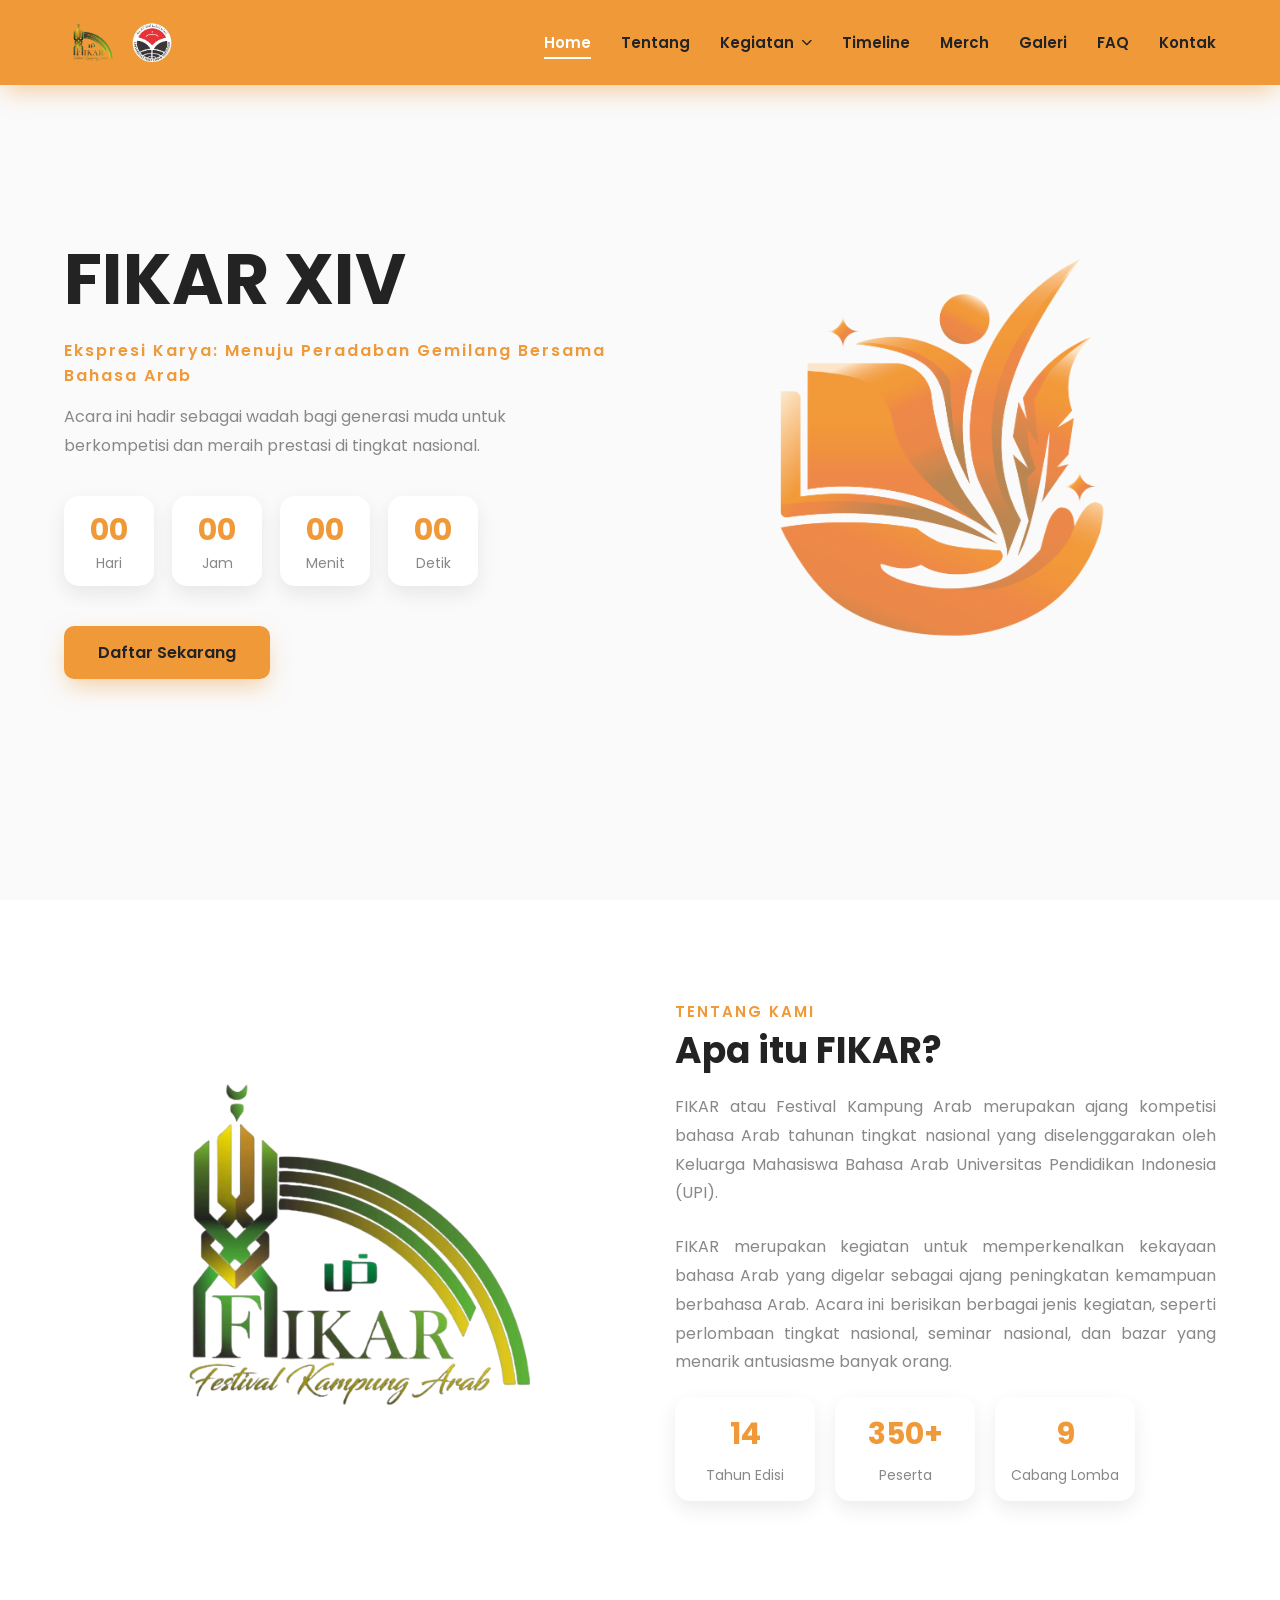
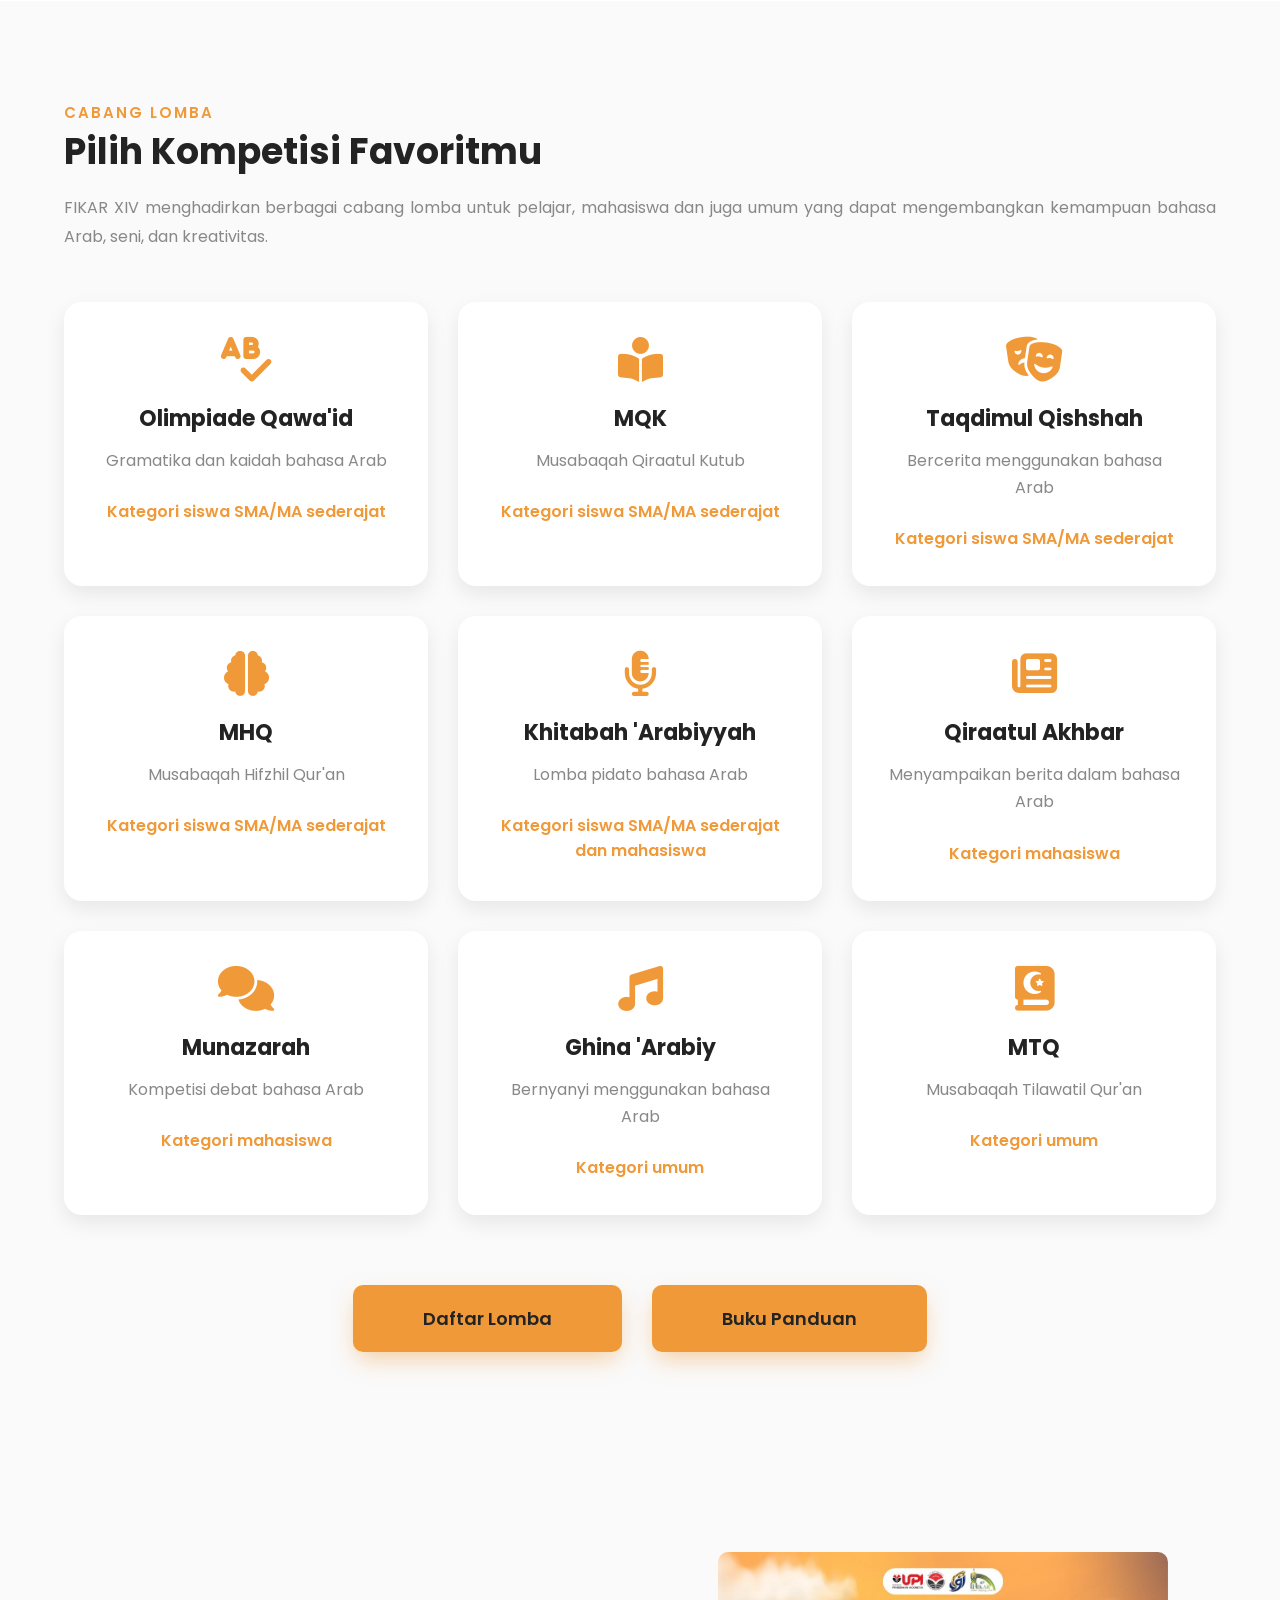
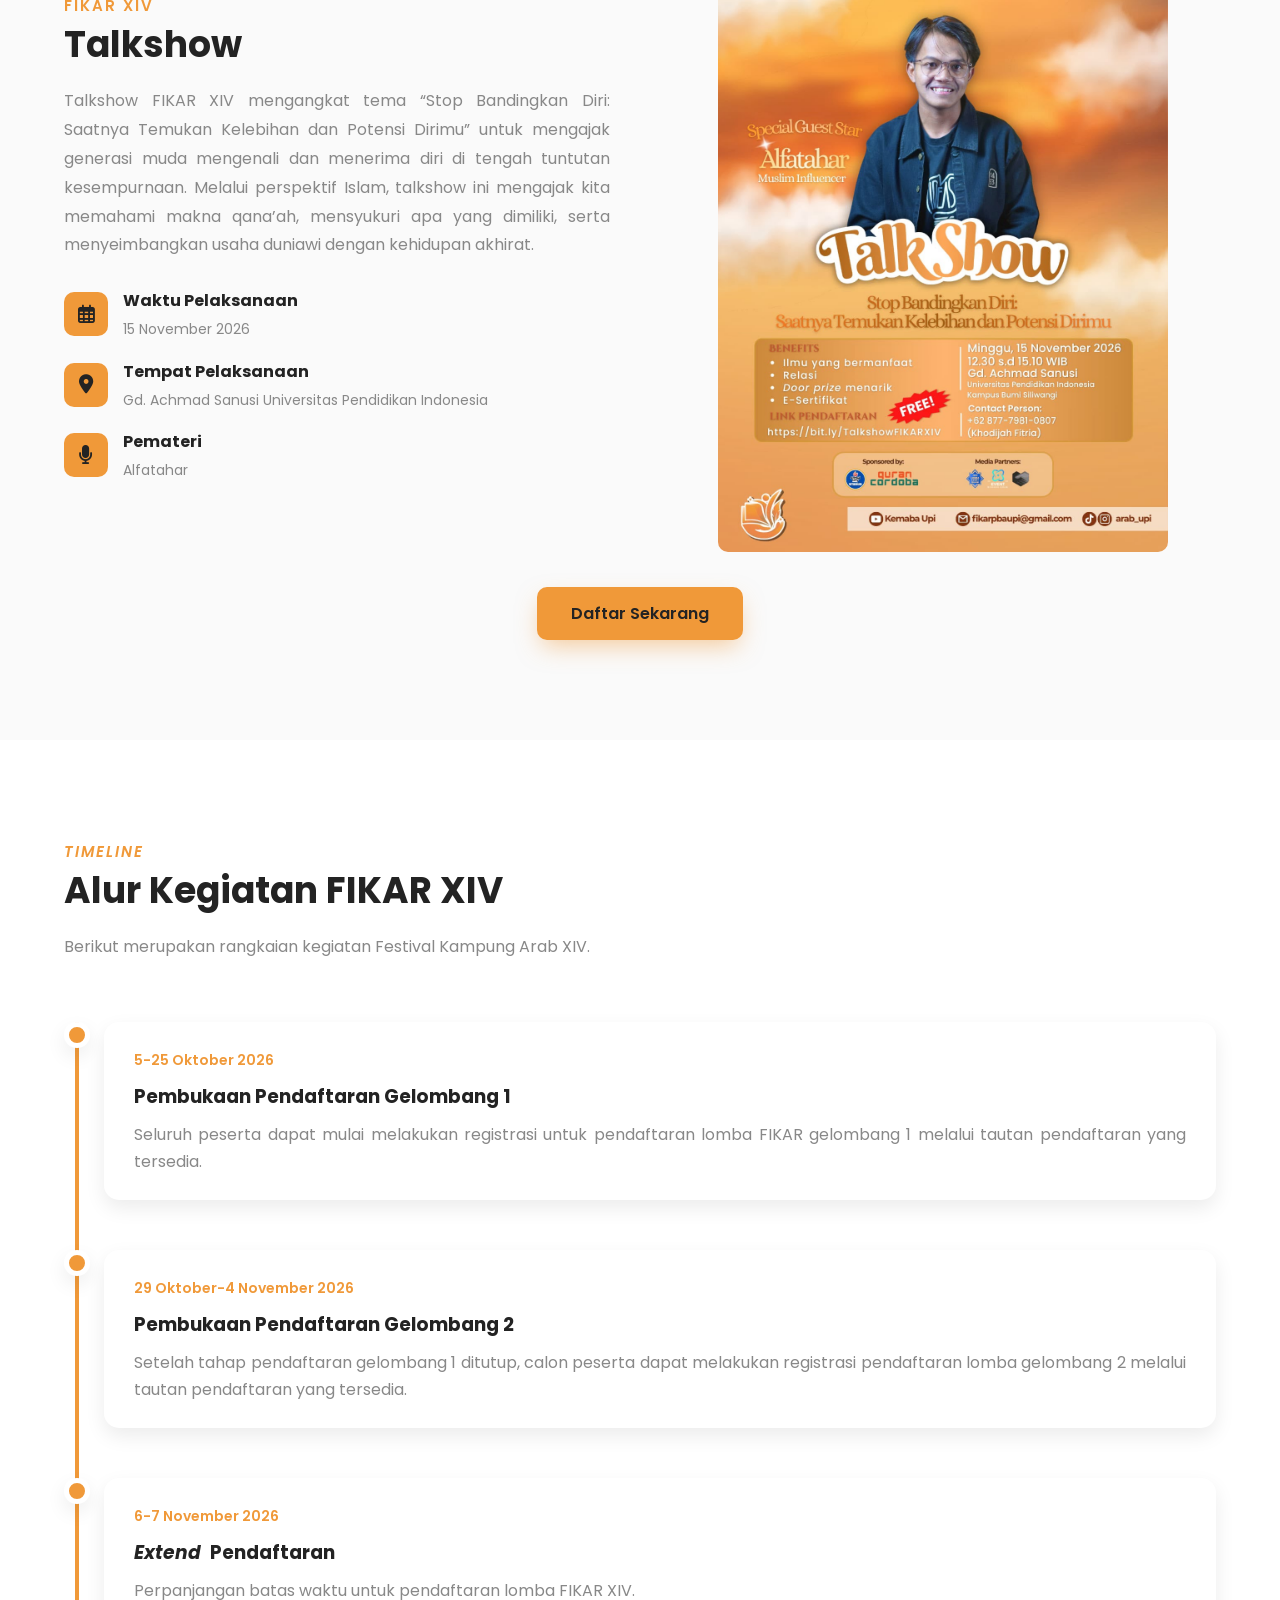
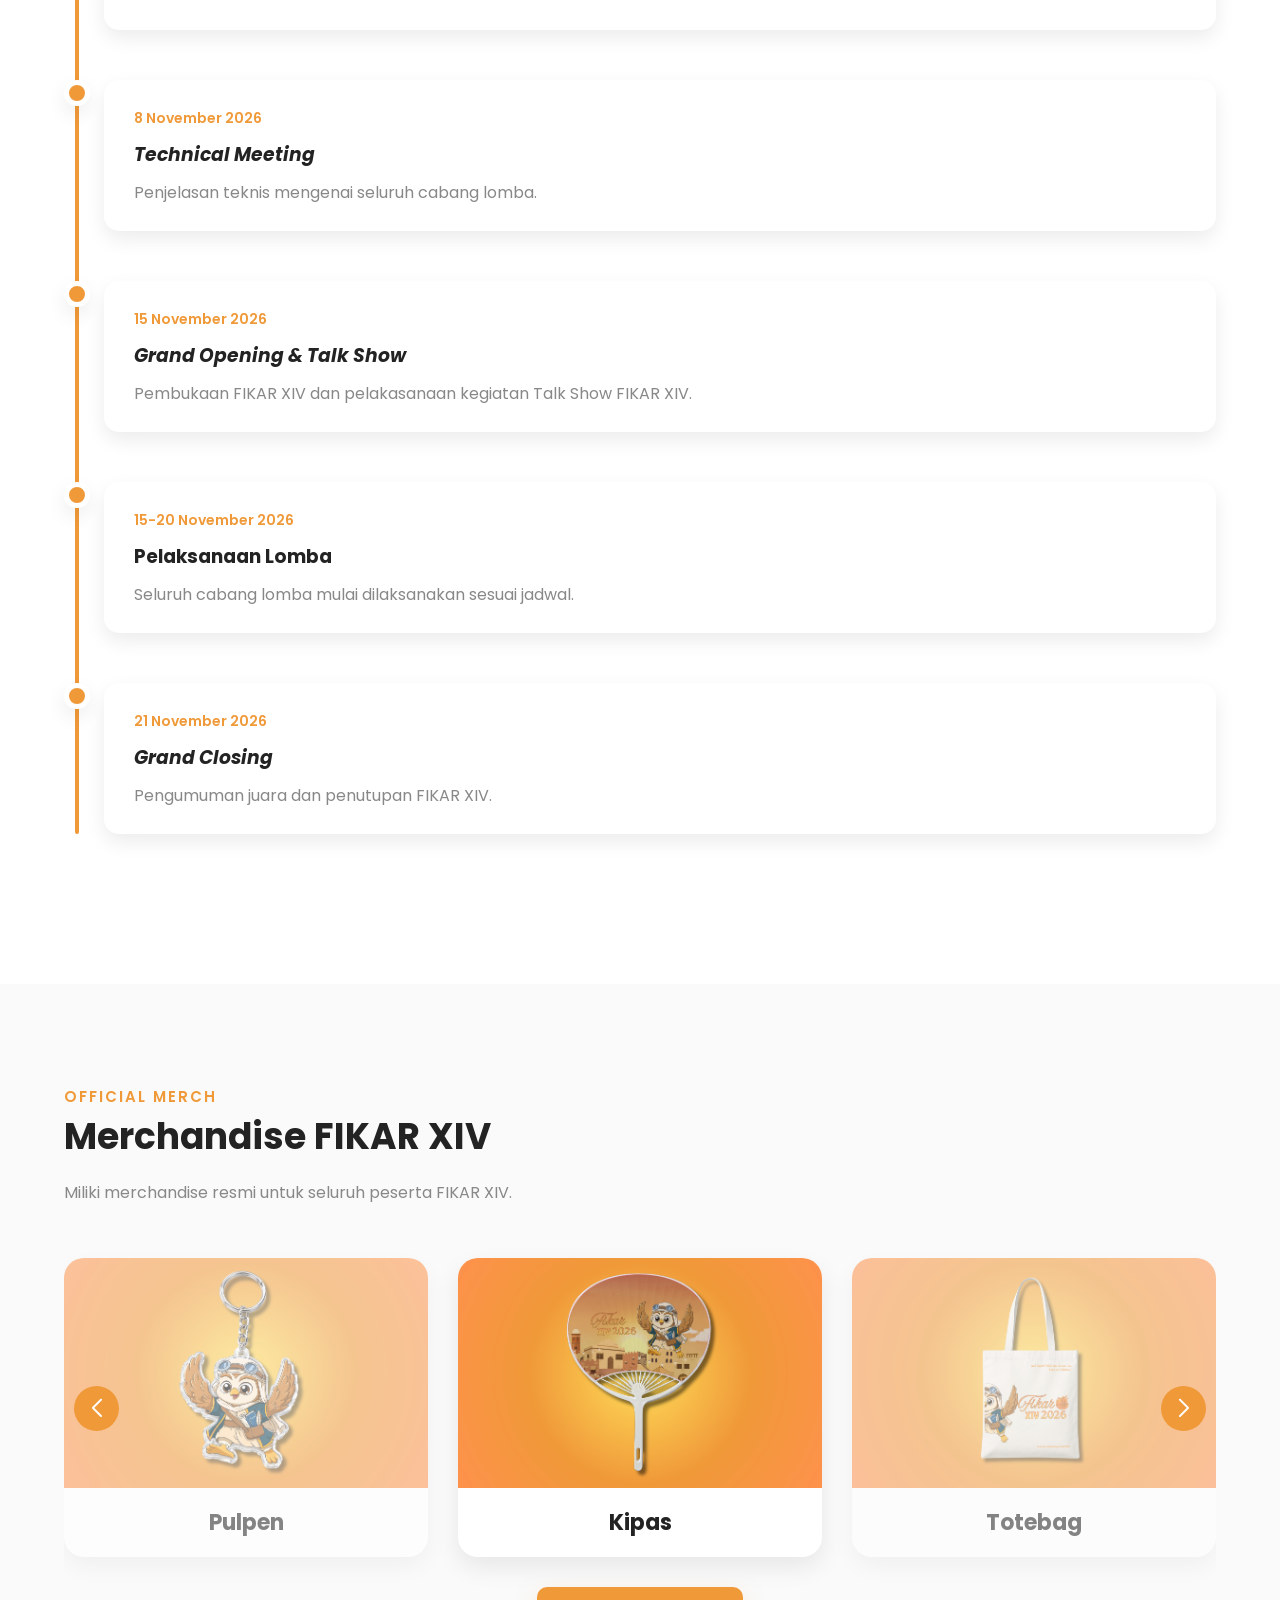
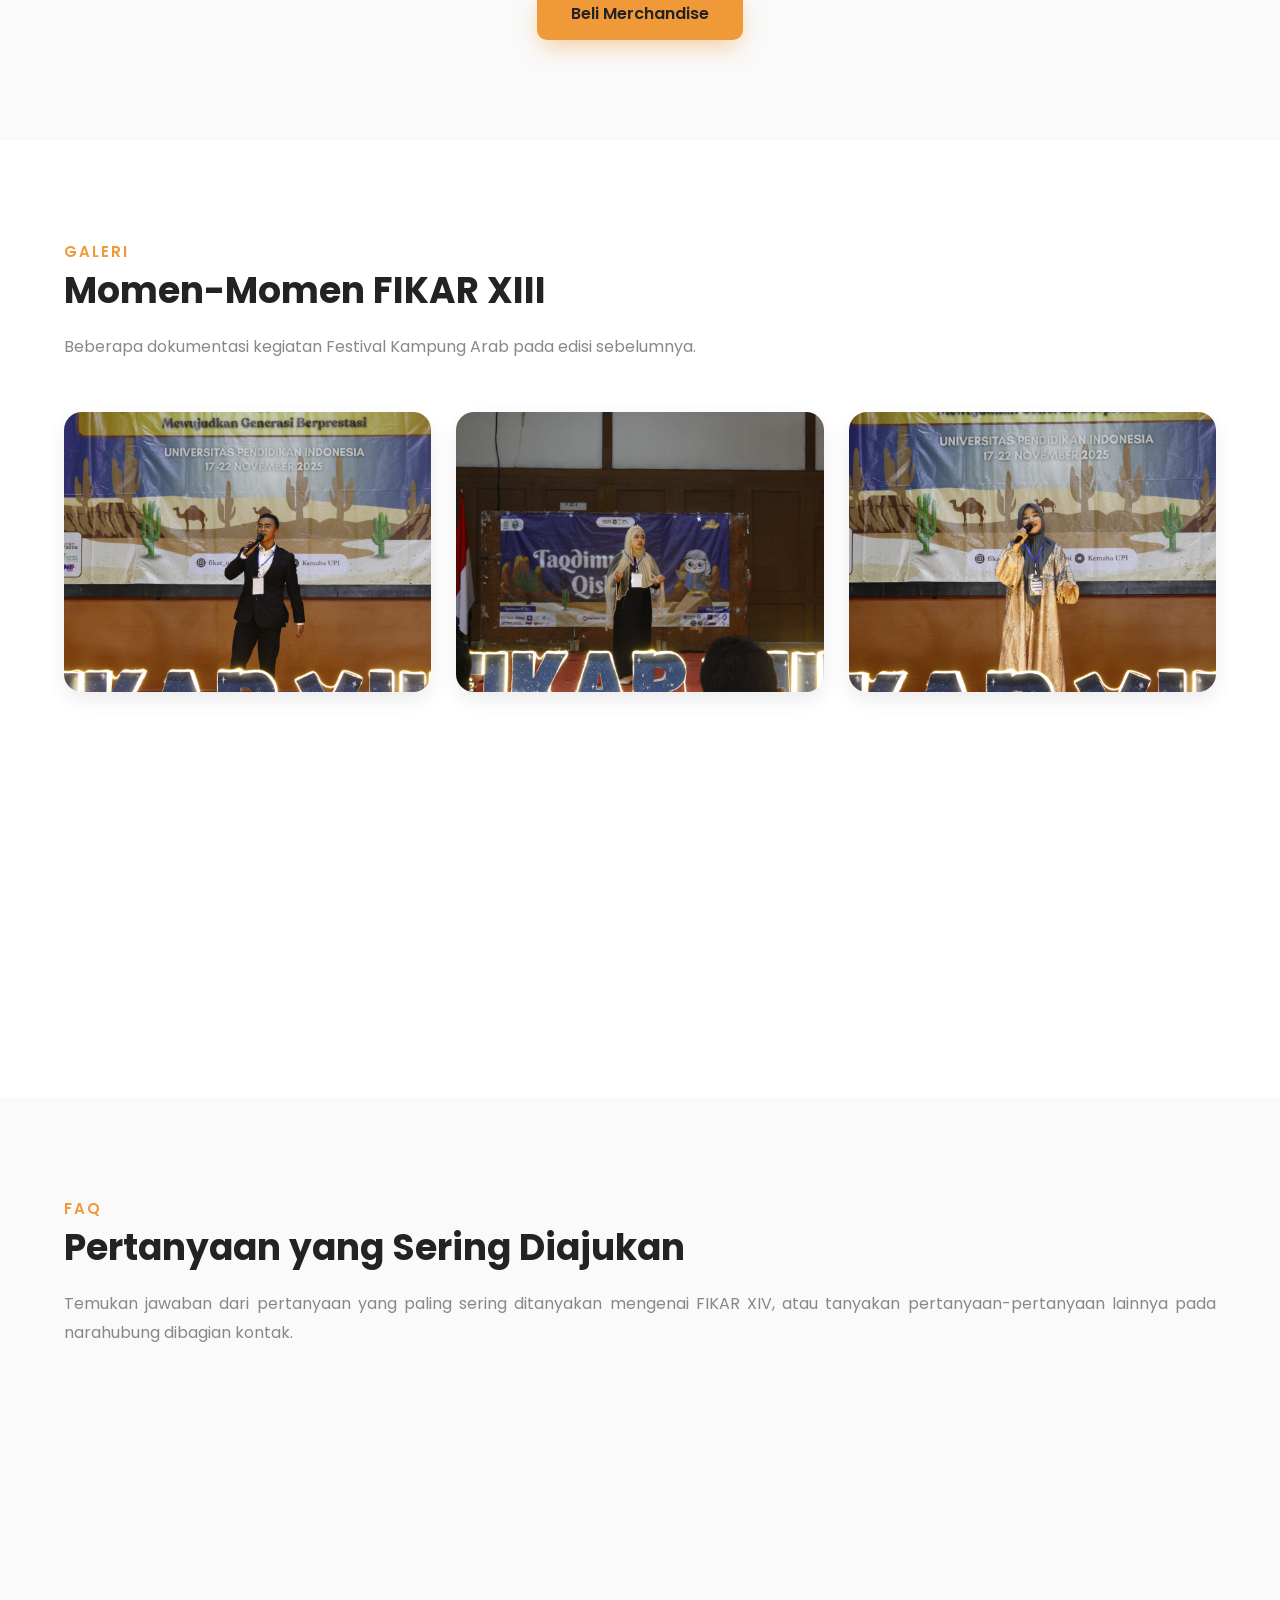
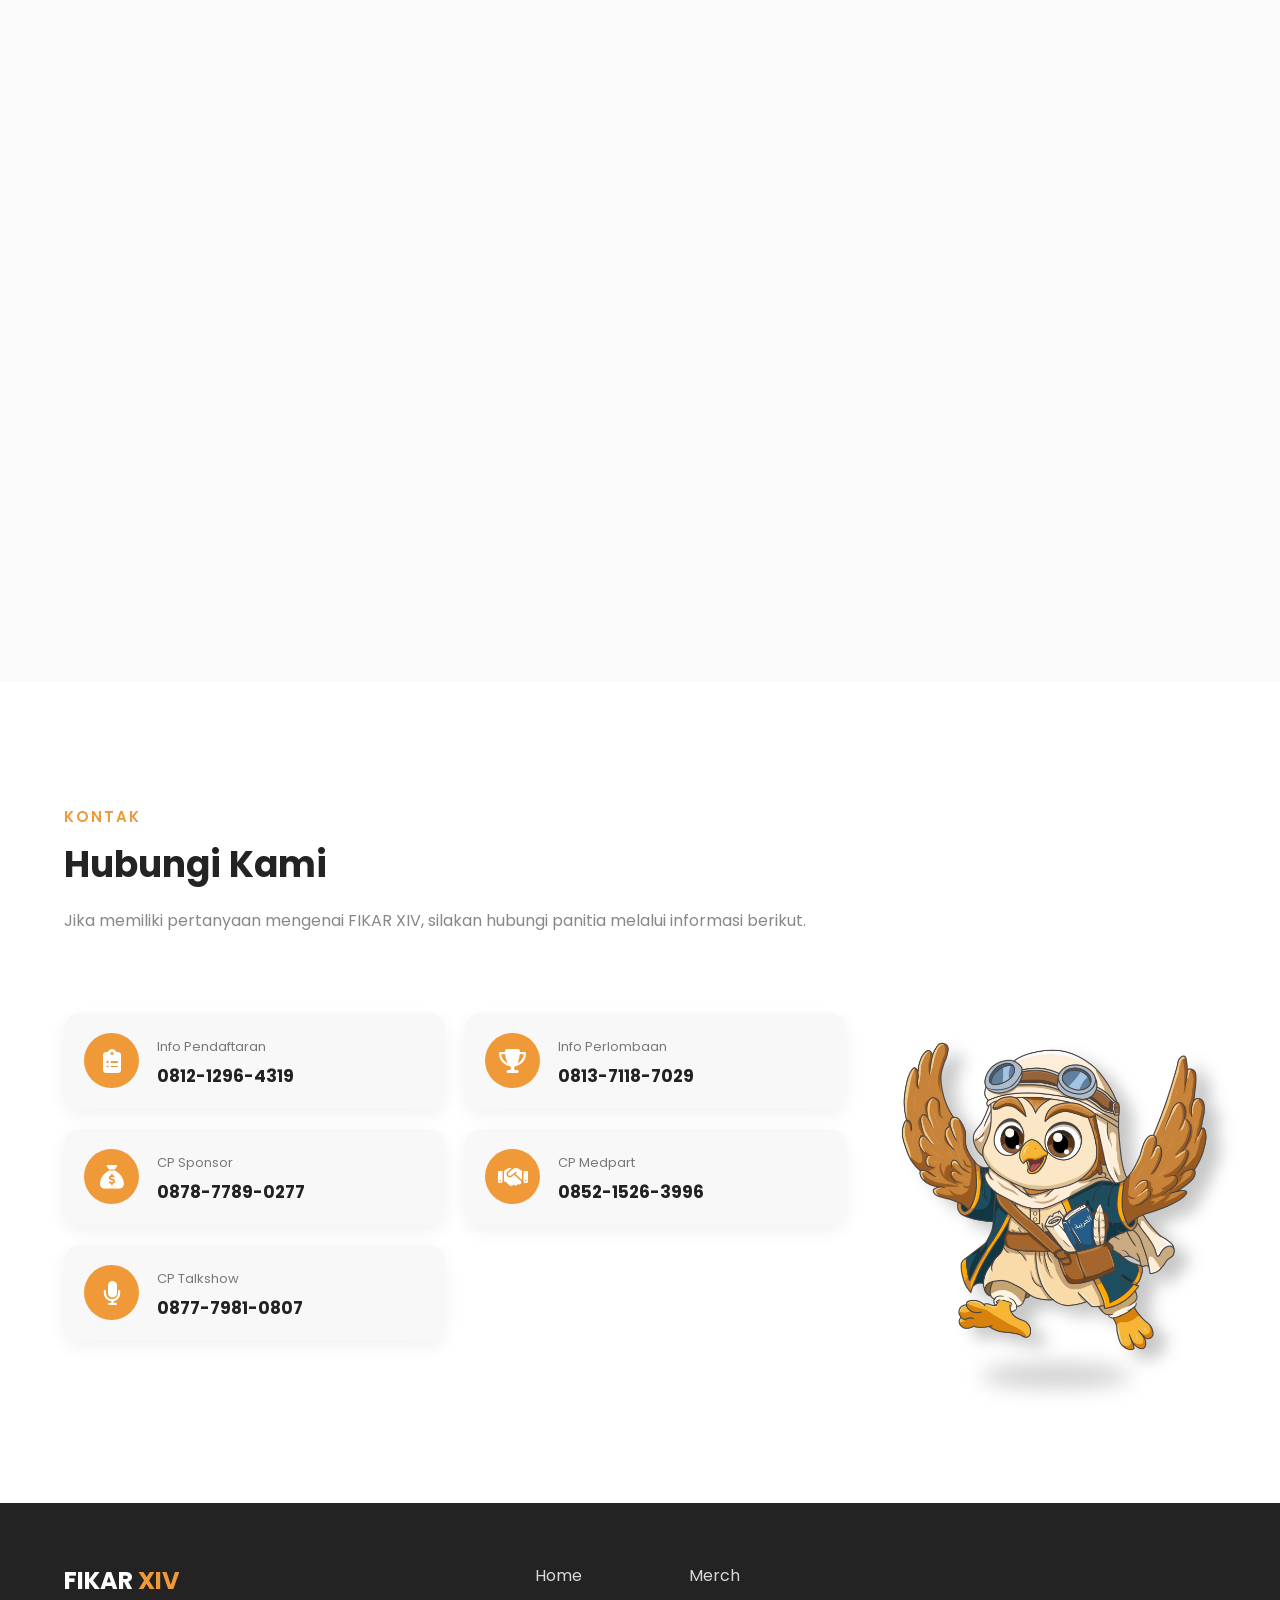
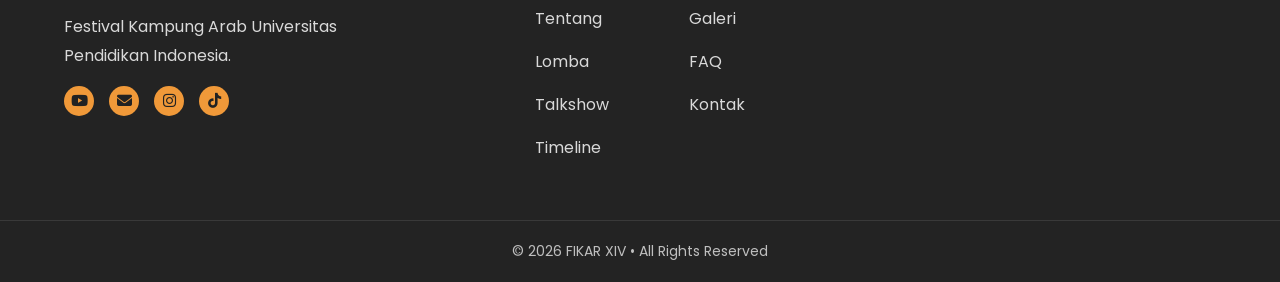
==== commit 8ca8efcf: "add merch page" ====
--- a/index.html
+++ b/index.html
@@ -71,7 +71,7 @@
 
                     <li><a href="#timeline">Timeline</a></li>
 
-                    <!-- <li><a href="#merch">Merch</a></li> -->
+                    <li><a href="#merch">Merch</a></li>
 
                     <li><a href="#galeri">Galeri</a></li>
 
@@ -492,7 +492,7 @@
                         Daftar Lomba
                 </button>
                 <a 
-                    href="https://drive.google.com/file/d/1xuKzTPTXBp-IjGwbVlXgYvnK1YerWU9r/view?usp=sharing" 
+                    href="https://drive.google.com/file/d/1ky_r-VkmZPwQ7smKTaqP7FqvQ-nCJ6Ja/view?usp=sharing" 
                     class="btnform"
                     target="_blank"
                     rel="noopener noreferrer">
@@ -868,7 +868,7 @@
             MERCH
     ============================ -->
 
-    <!-- <section class="merch" id="merch">
+    <section class="merch" id="merch">
 
     <div class="container">
 
@@ -884,41 +884,43 @@
 
             <div class="swiper-wrapper">
 
+                <!-- <div class="swiper-slide">
+
+                    <video width="320" height="240" autoplay muted loop playsinline>
+                        <source src="assets/video/apa.mp4" type="video/mp4">
+                    </video>
+
+                    <h3>Halooo</h3>
+
+                </div> -->
+
                 <div class="swiper-slide">
 
-                    <img src="assets/images/foto-merch1.JPG">
-
-                    <h3>Keychain</h3>
+                    <img src="assets/images/merch-1.png">
+
+                    <h3>Kipas</h3>
 
                 </div>
 
                 <div class="swiper-slide">
 
-                    <img src="assets/images/foto-merch1.JPG">
-
-                    <h3>Kipas</h3>
+                    <img src="assets/images/merch-3.png">
+
+                    <h3>Totebag</h3>
 
                 </div>
 
                 <div class="swiper-slide">
 
-                    <img src="assets/images/foto-merch1.JPG">
-
-                    <h3>Totebag</h3>
+                    <img src="assets/images/merch-4.png">
+
+                    <h3>Notebook</h3>
 
                 </div>
 
                 <div class="swiper-slide">
 
-                    <img src="assets/images/foto-merch1.JPG">
-
-                    <h3>Notebook</h3>
-
-                </div>
-
-                <div class="swiper-slide">
-
-                    <img src="assets/images/foto-merch1.JPG">
+                    <img src="assets/images/merch-2.png">
 
                     <h3>Pulpen</h3>
 
@@ -946,7 +948,7 @@
 
     </div>
 
-    </section> -->
+    </section>
 
 
 
@@ -1379,7 +1381,7 @@
     
                 <div class="footer-column">
 
-                <!-- <a href="#merch">Merch</a> -->
+                <a href="#merch">Merch</a>
     
                 <a href="#galeri">Galeri</a>
     
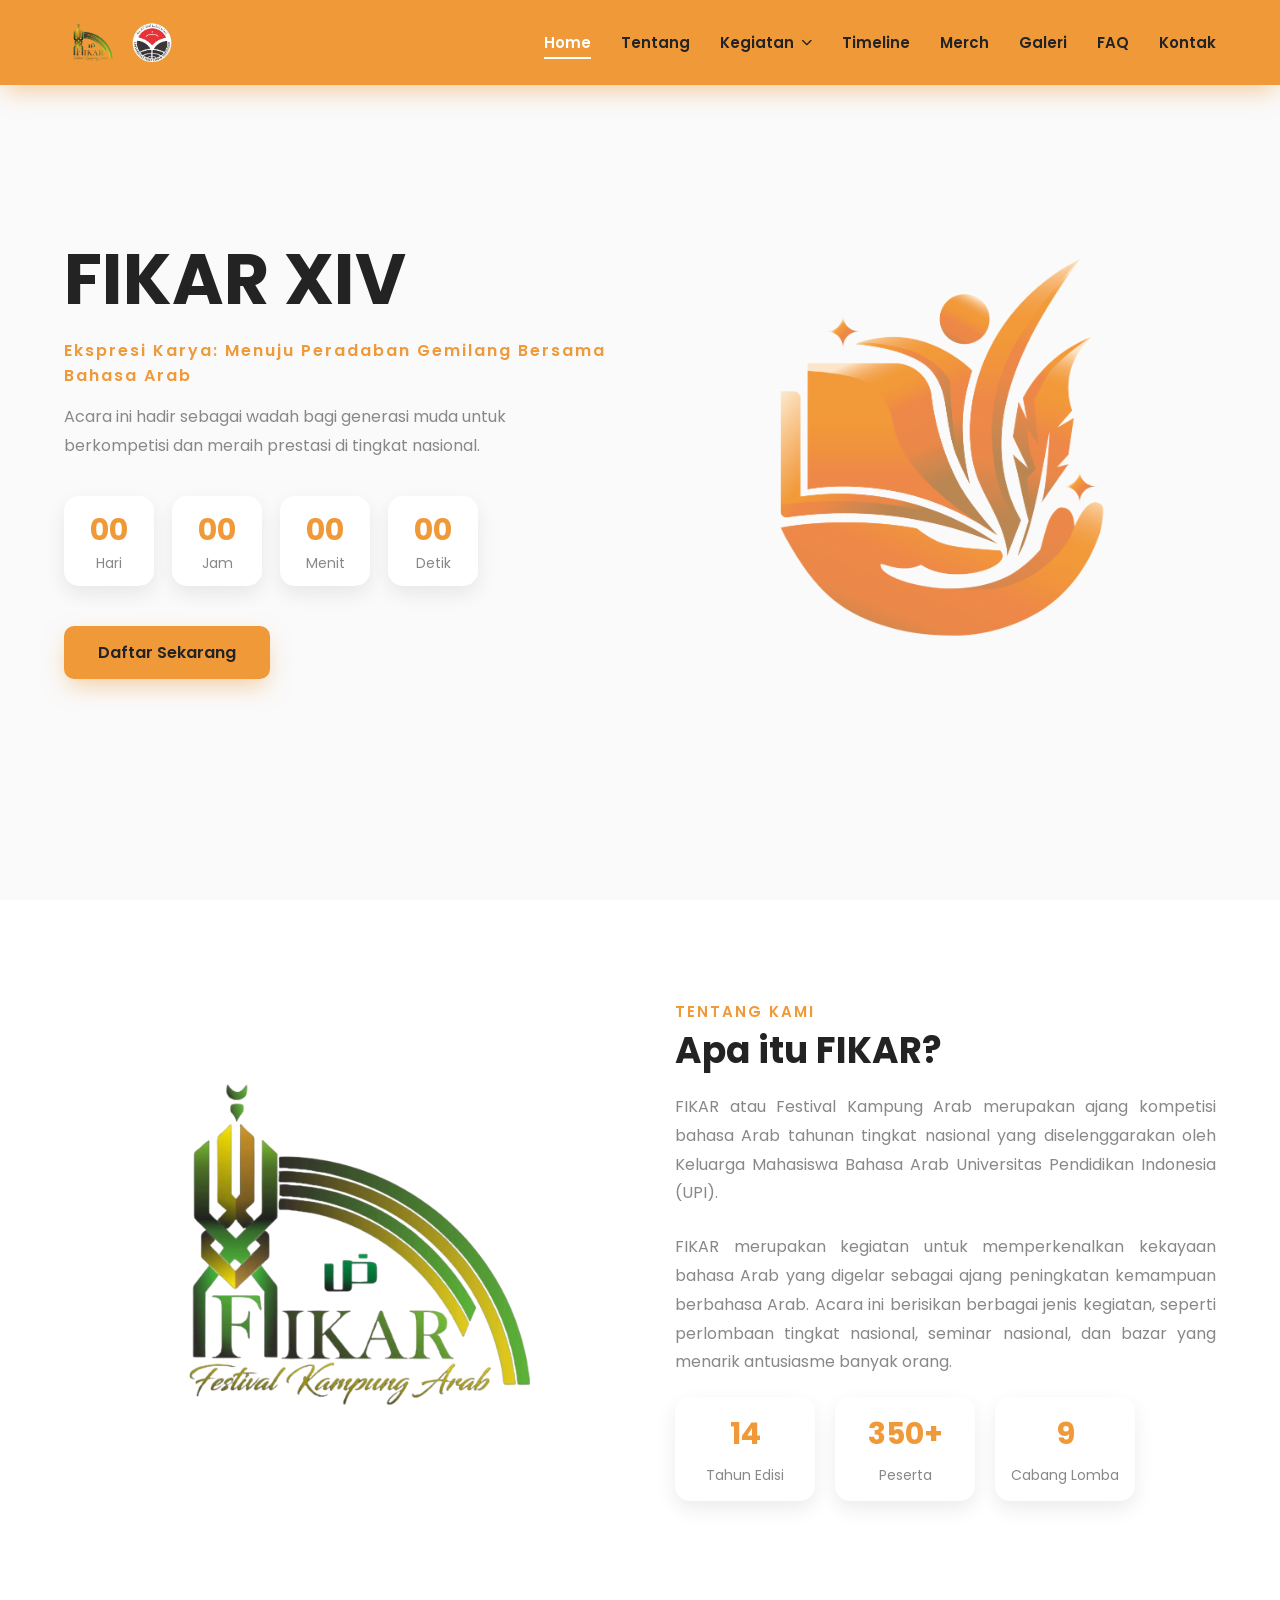
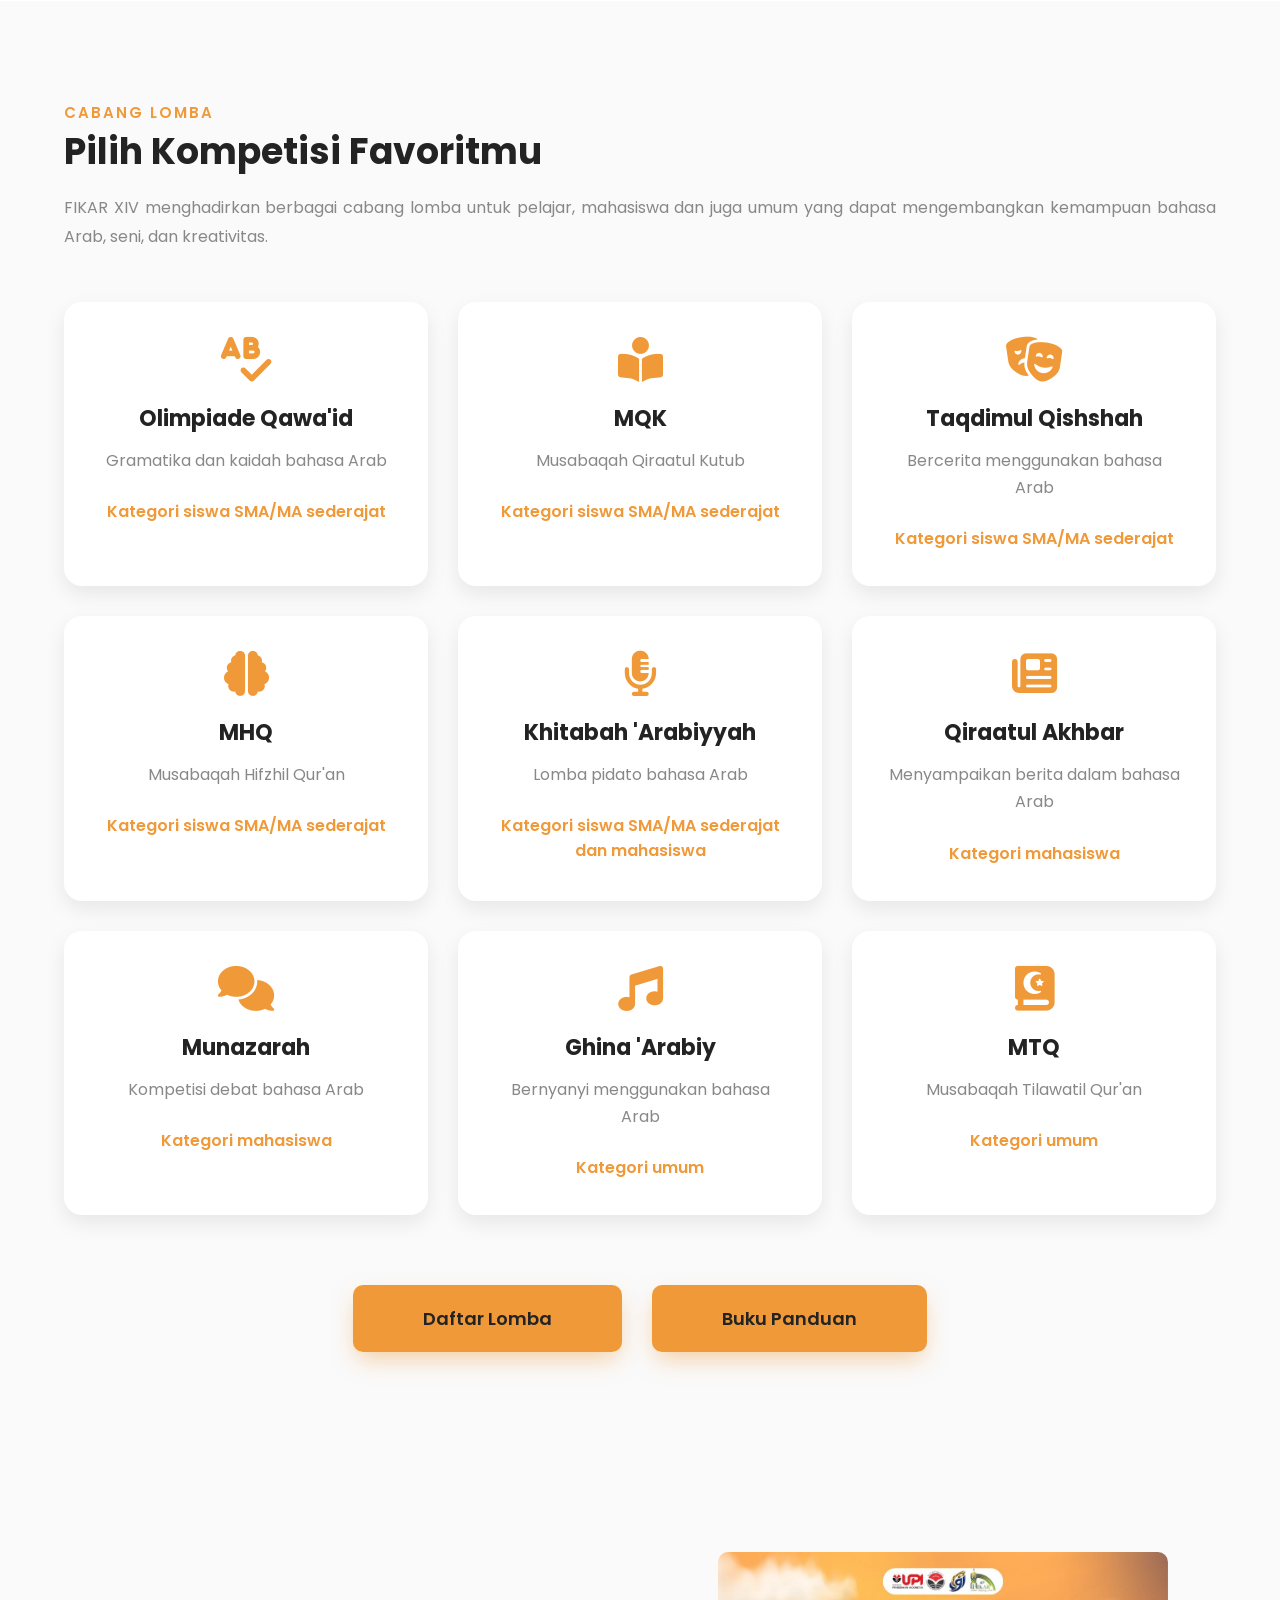
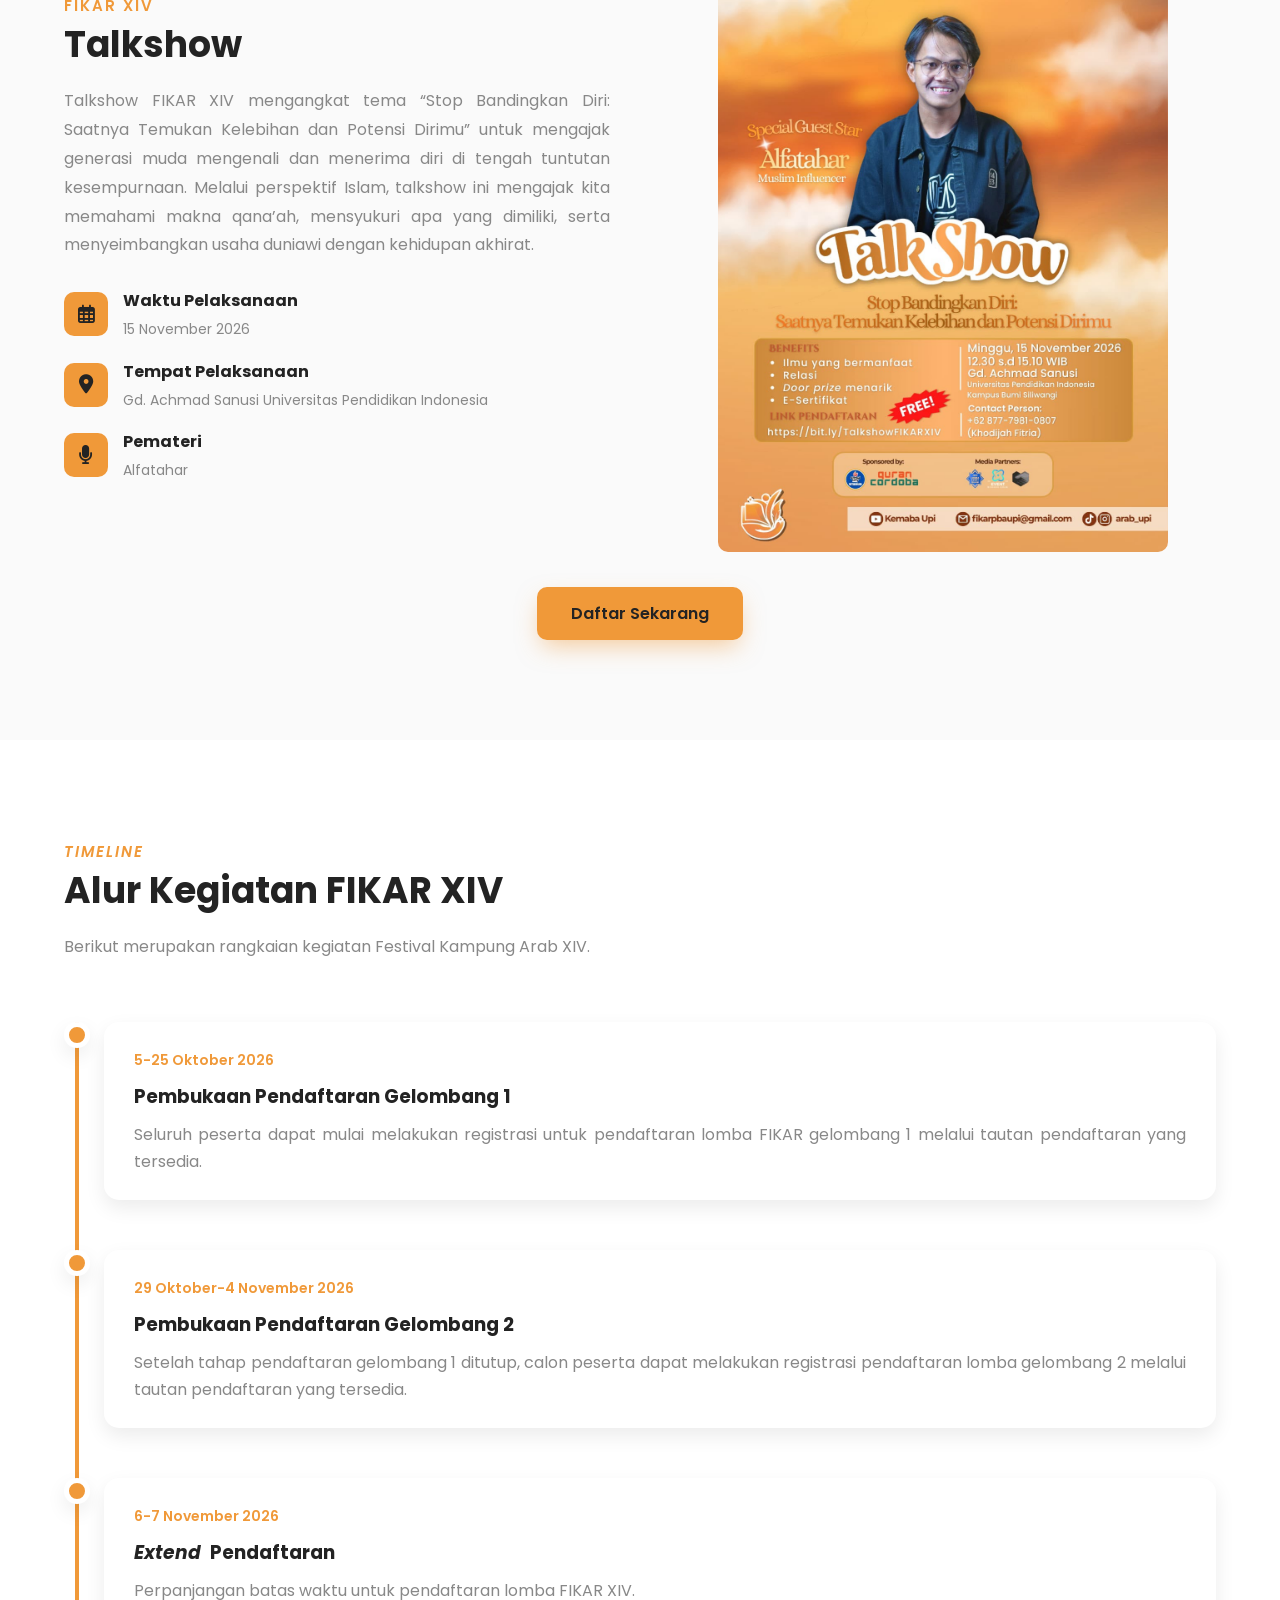
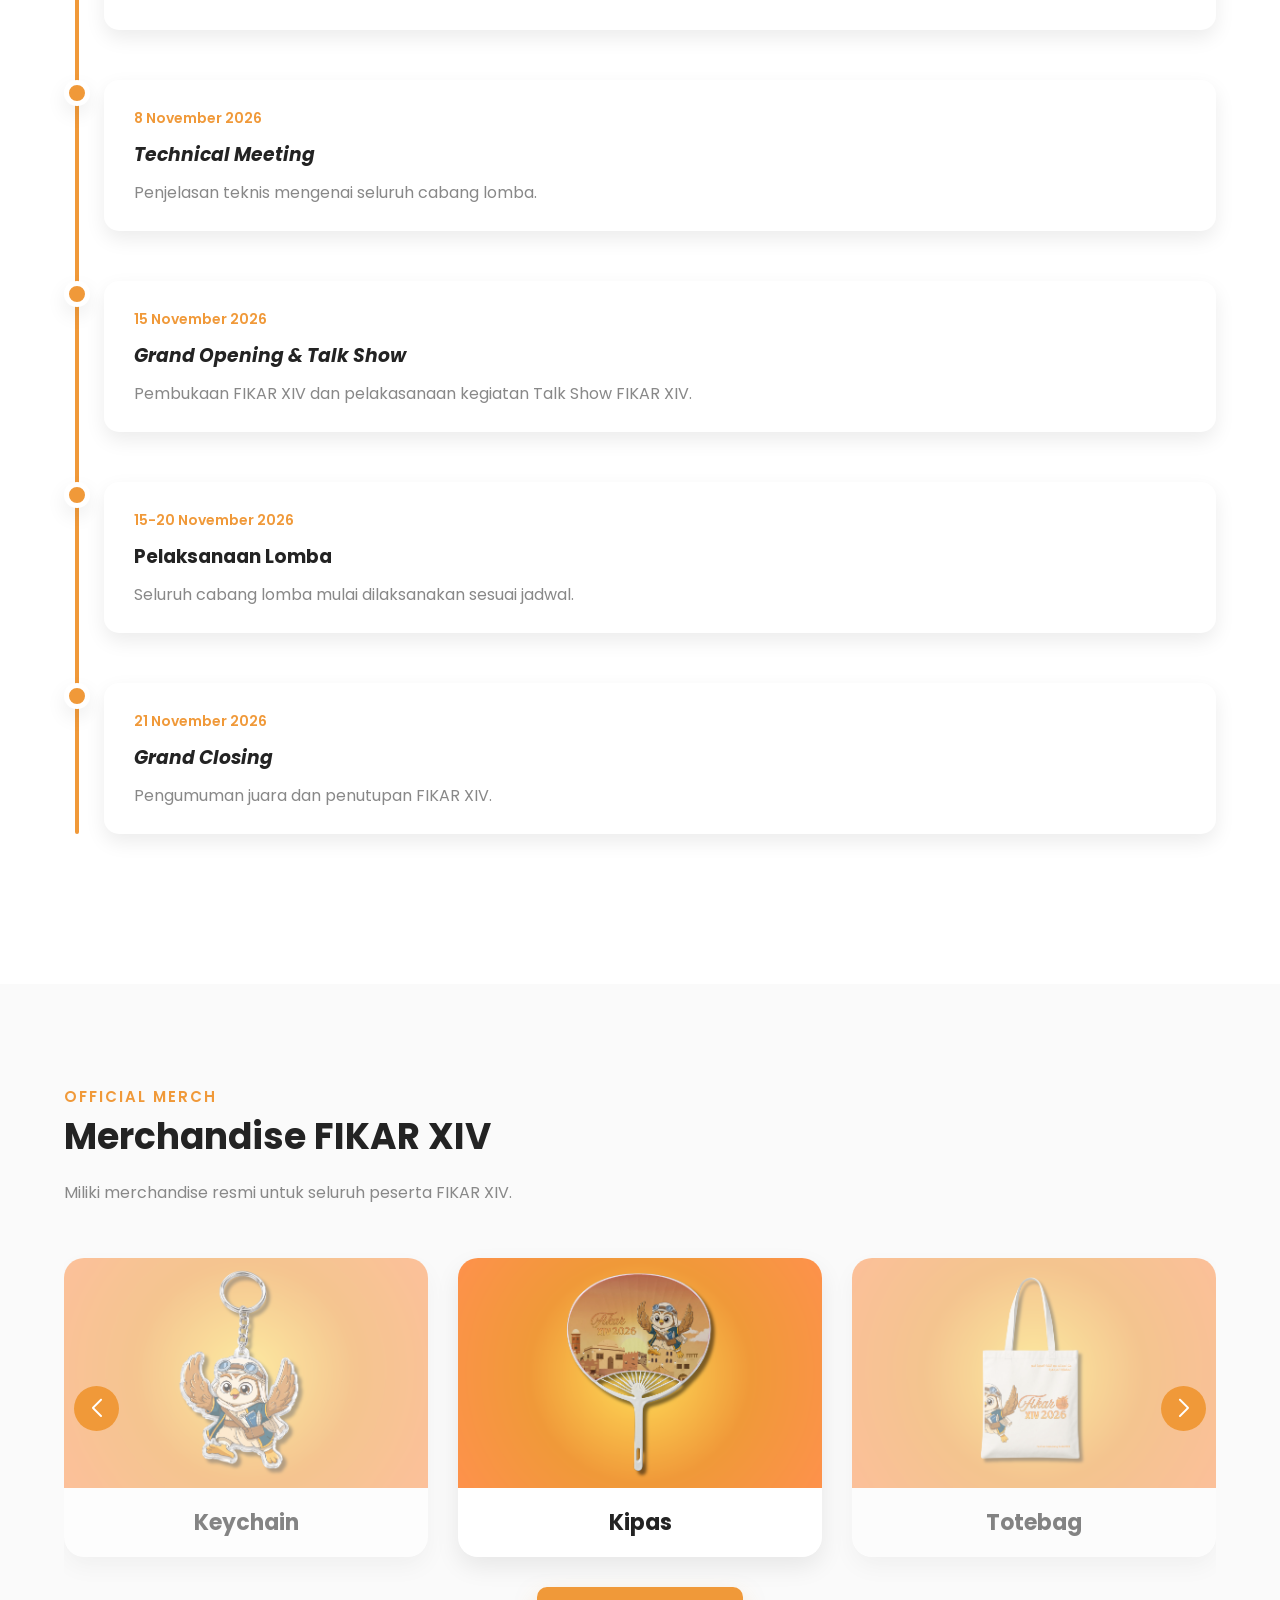
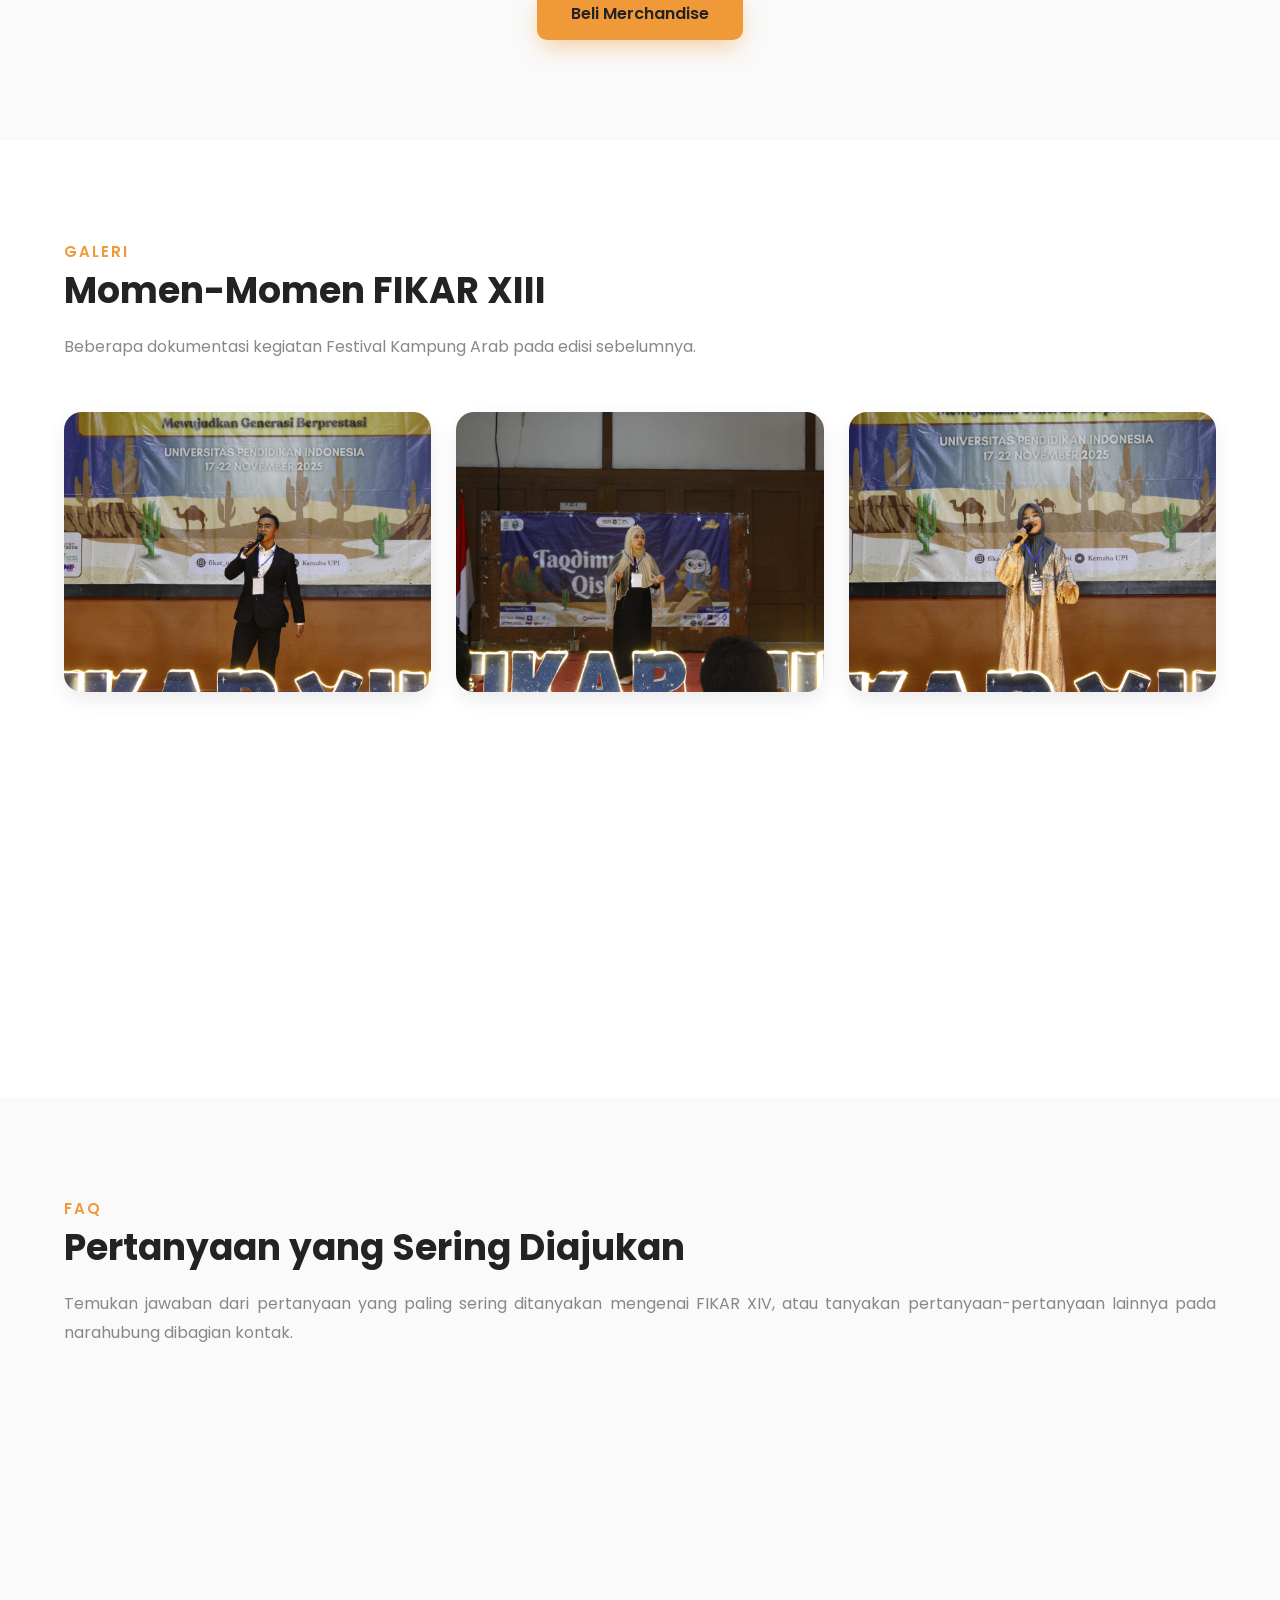
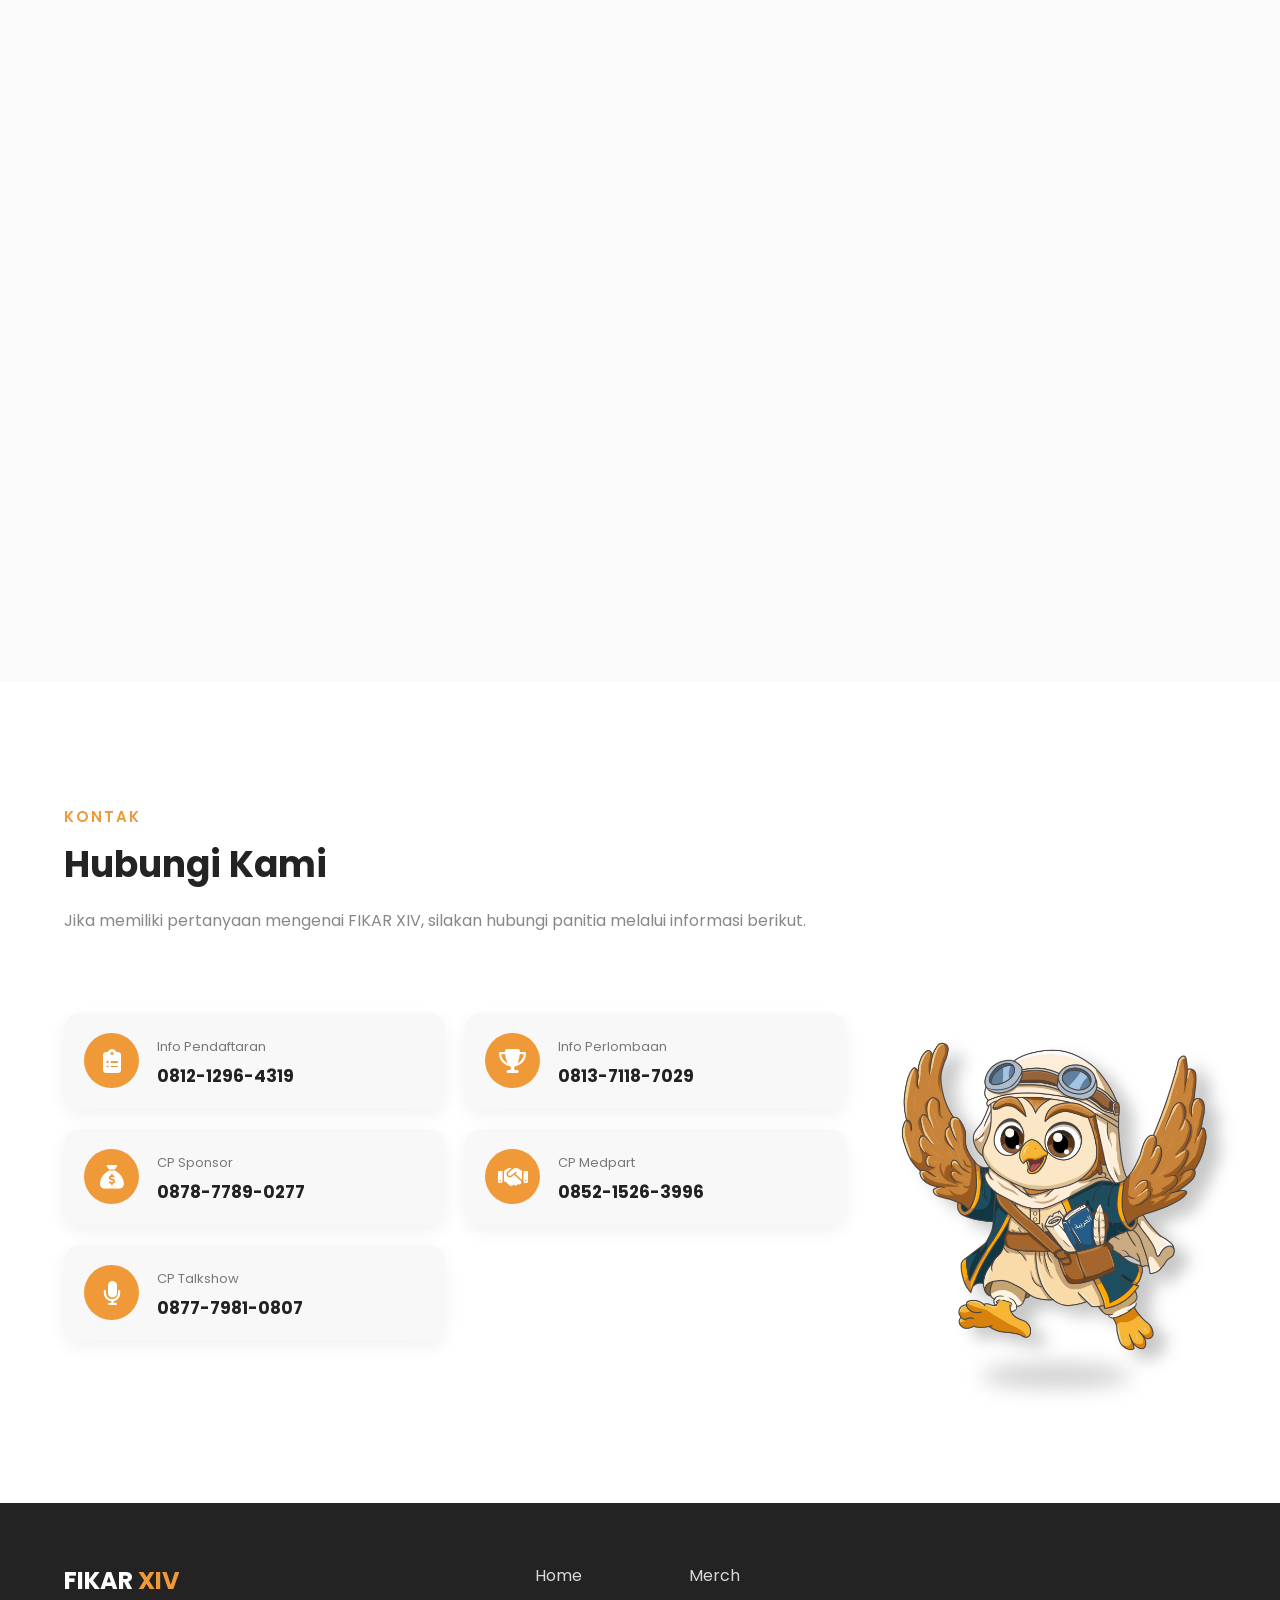
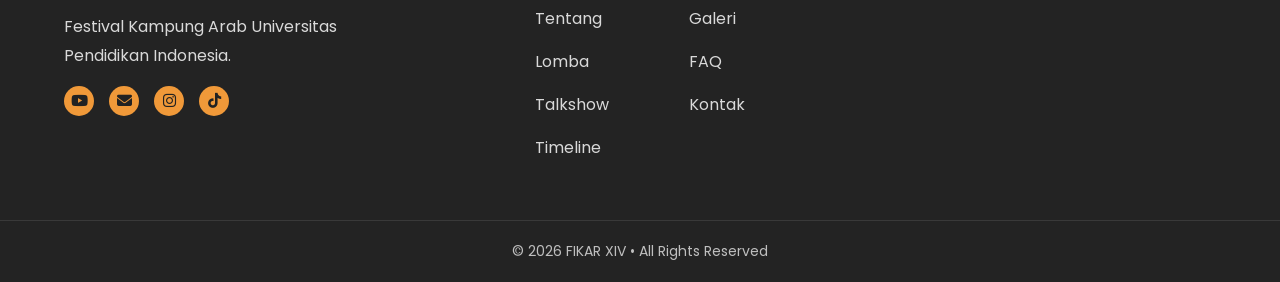
==== commit 0b2e439b: "typo merch" ====
--- a/index.html
+++ b/index.html
@@ -922,7 +922,7 @@
 
                     <img src="assets/images/merch-2.png">
 
-                    <h3>Pulpen</h3>
+                    <h3>Keychain</h3>
 
                 </div>
 
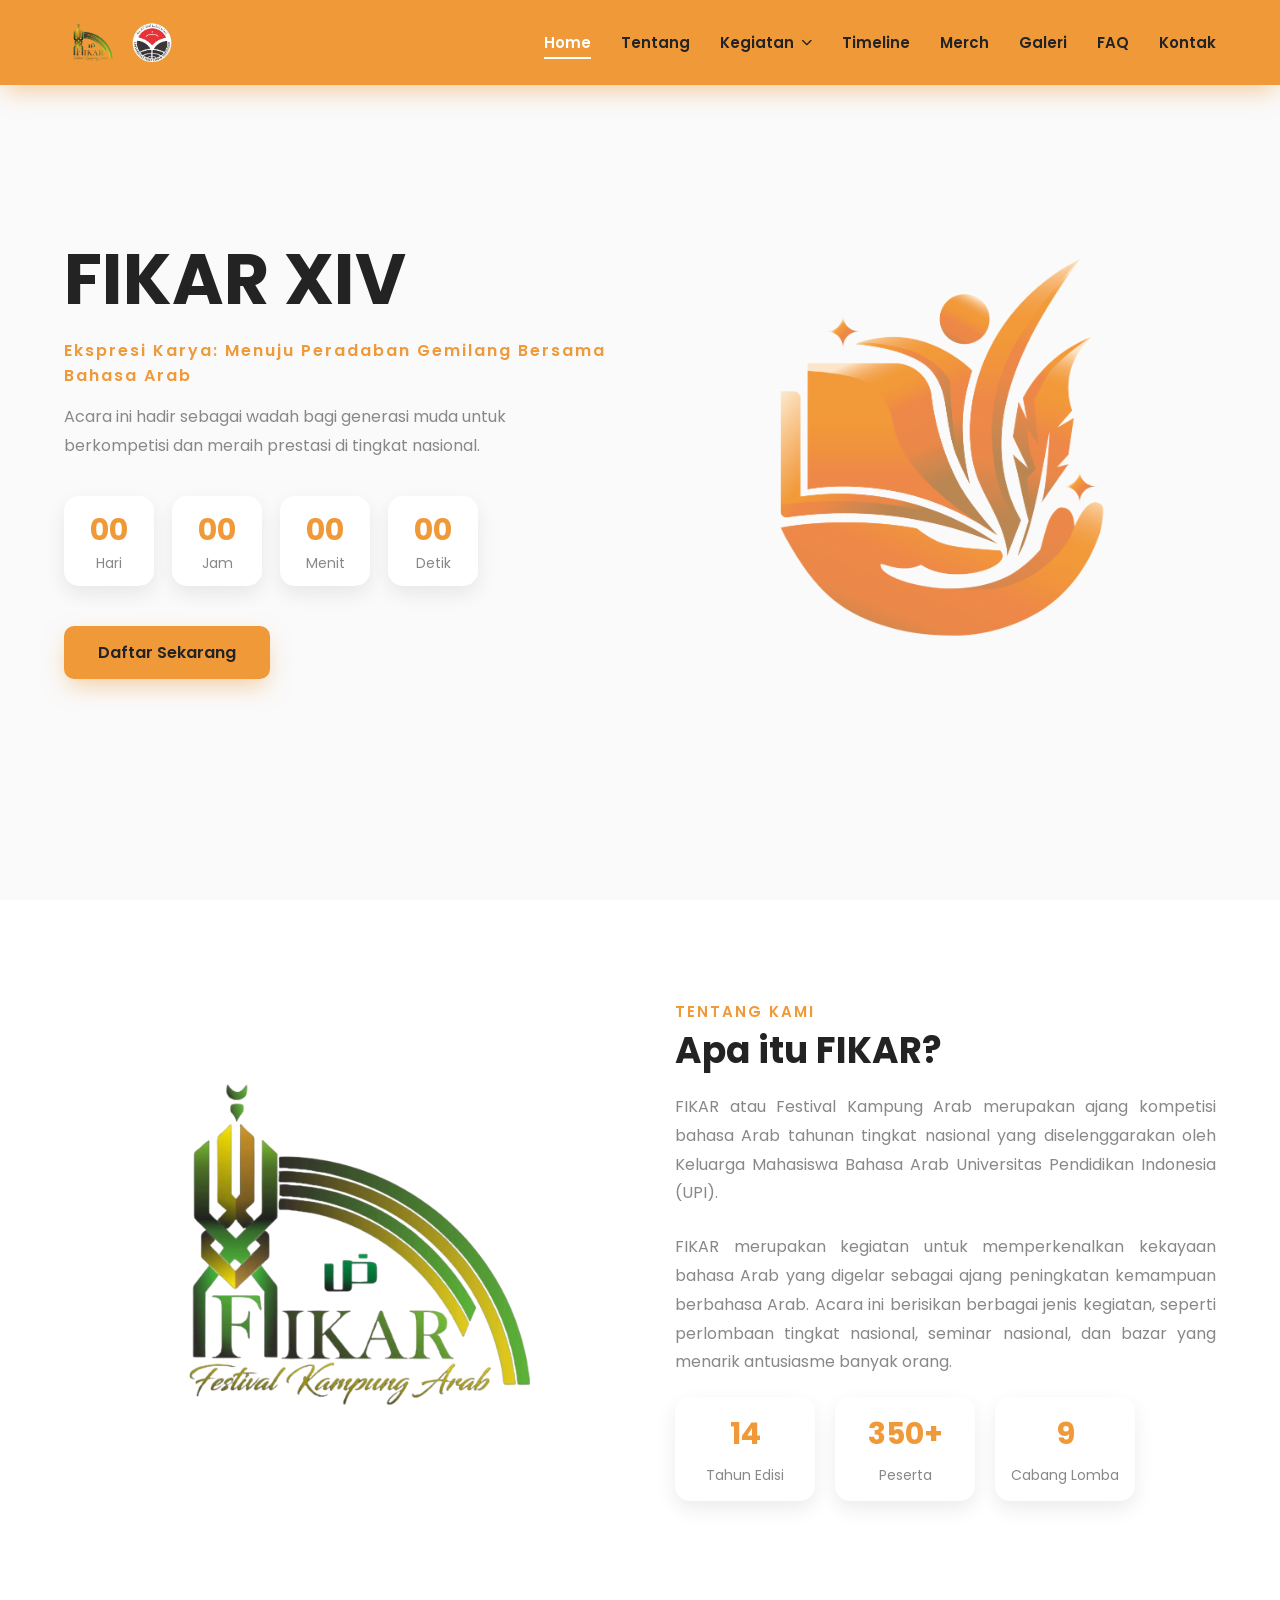
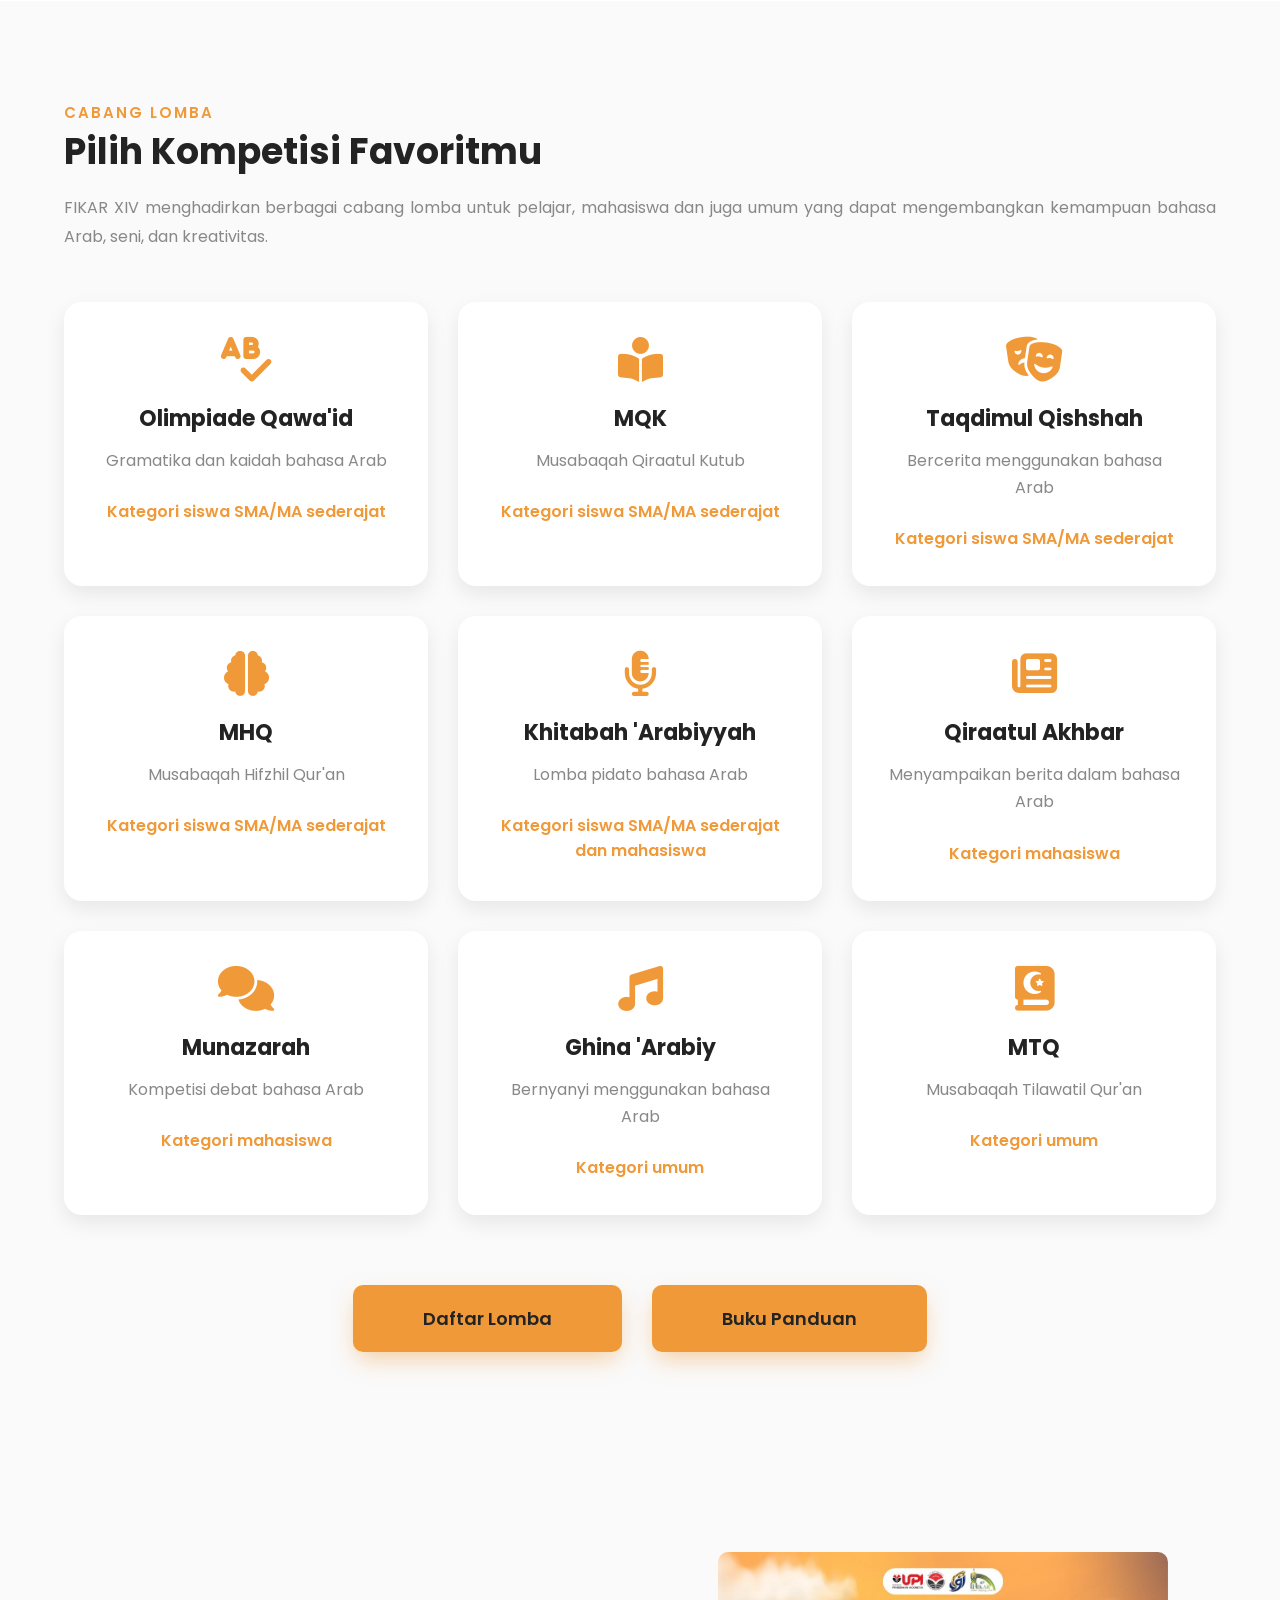
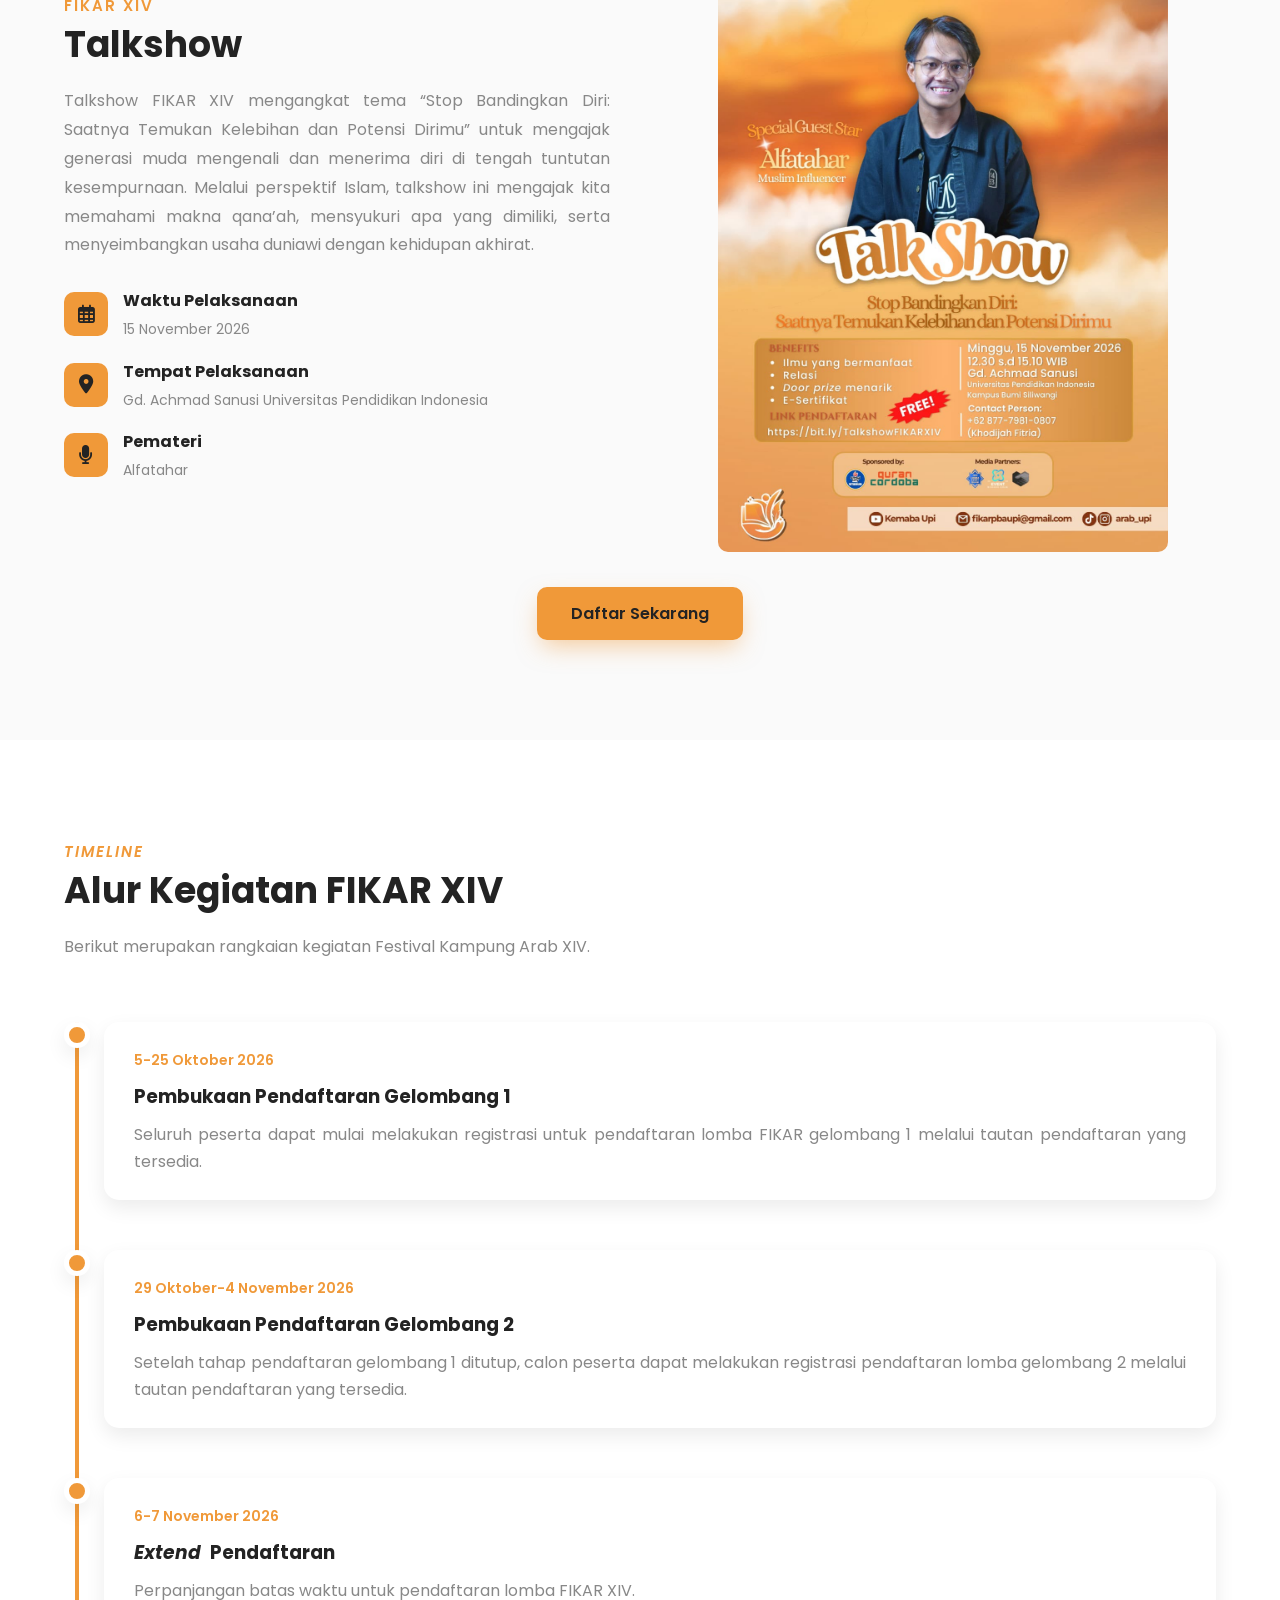
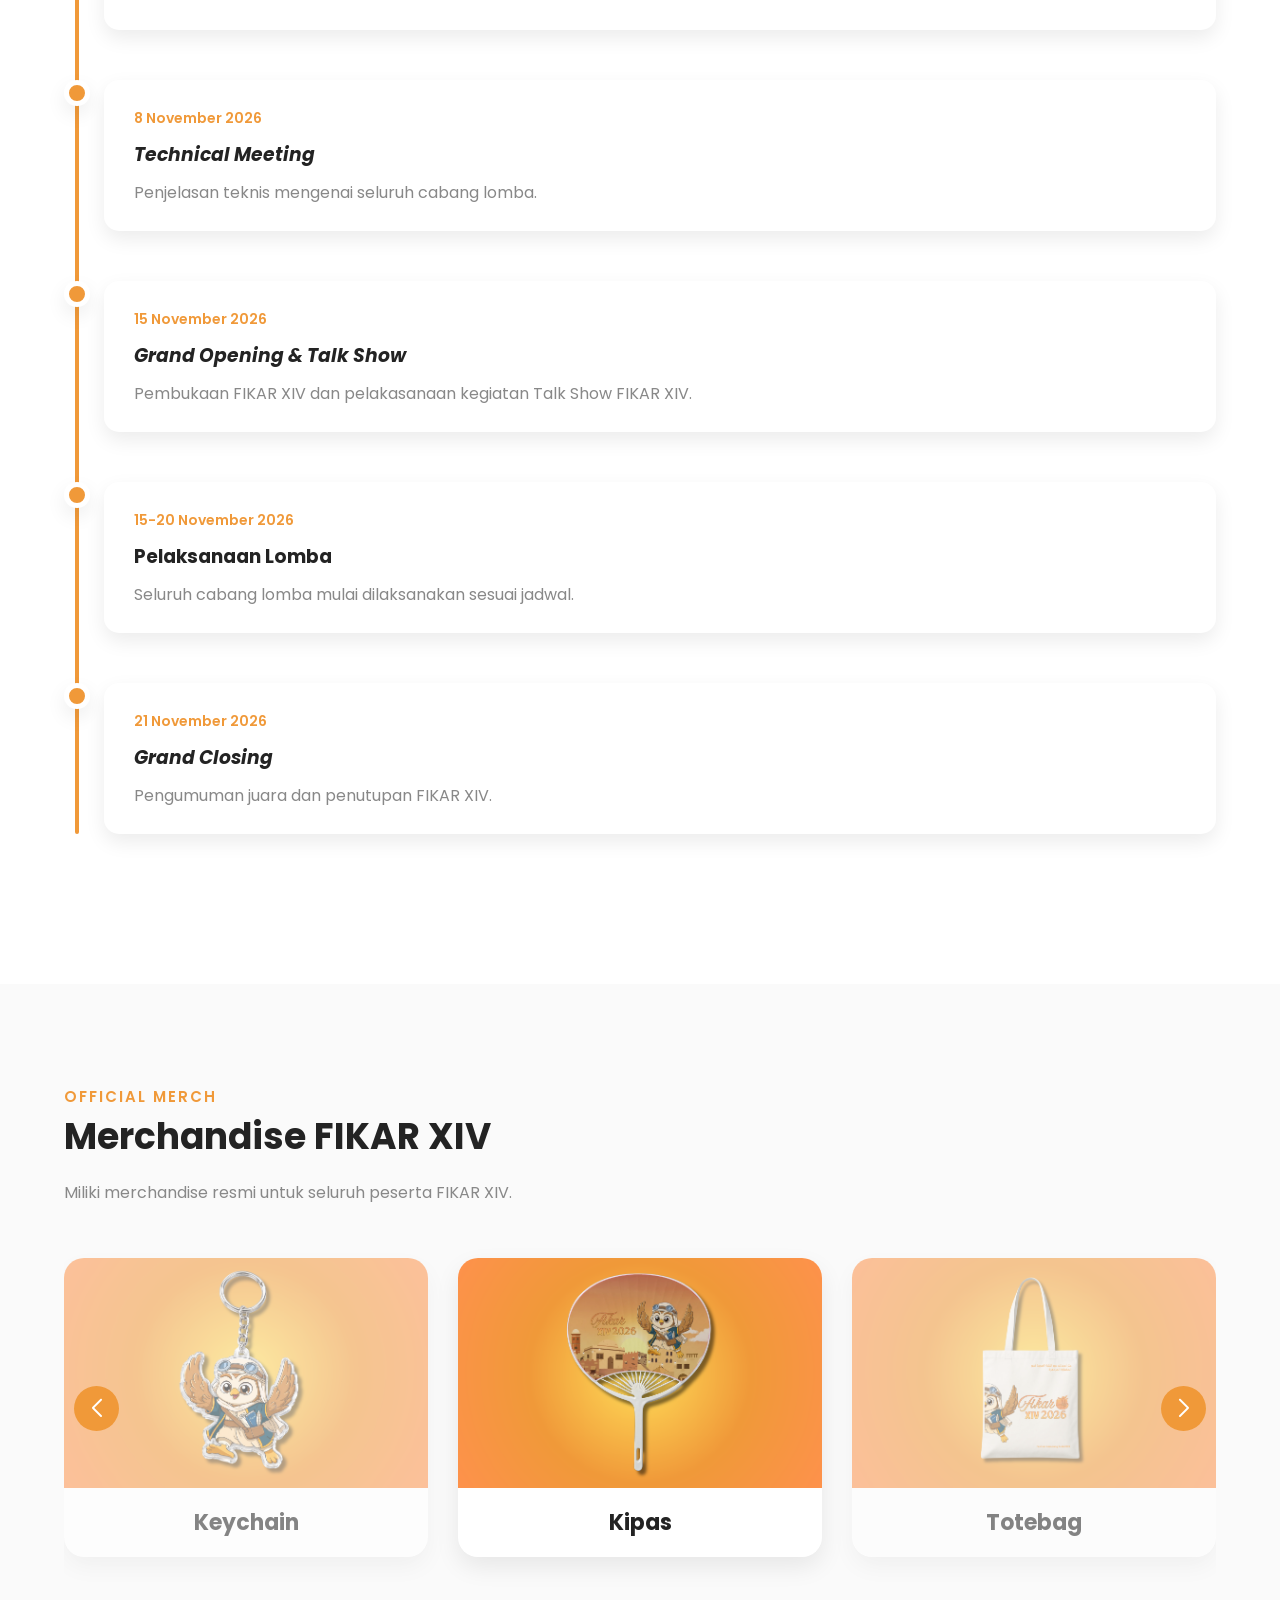
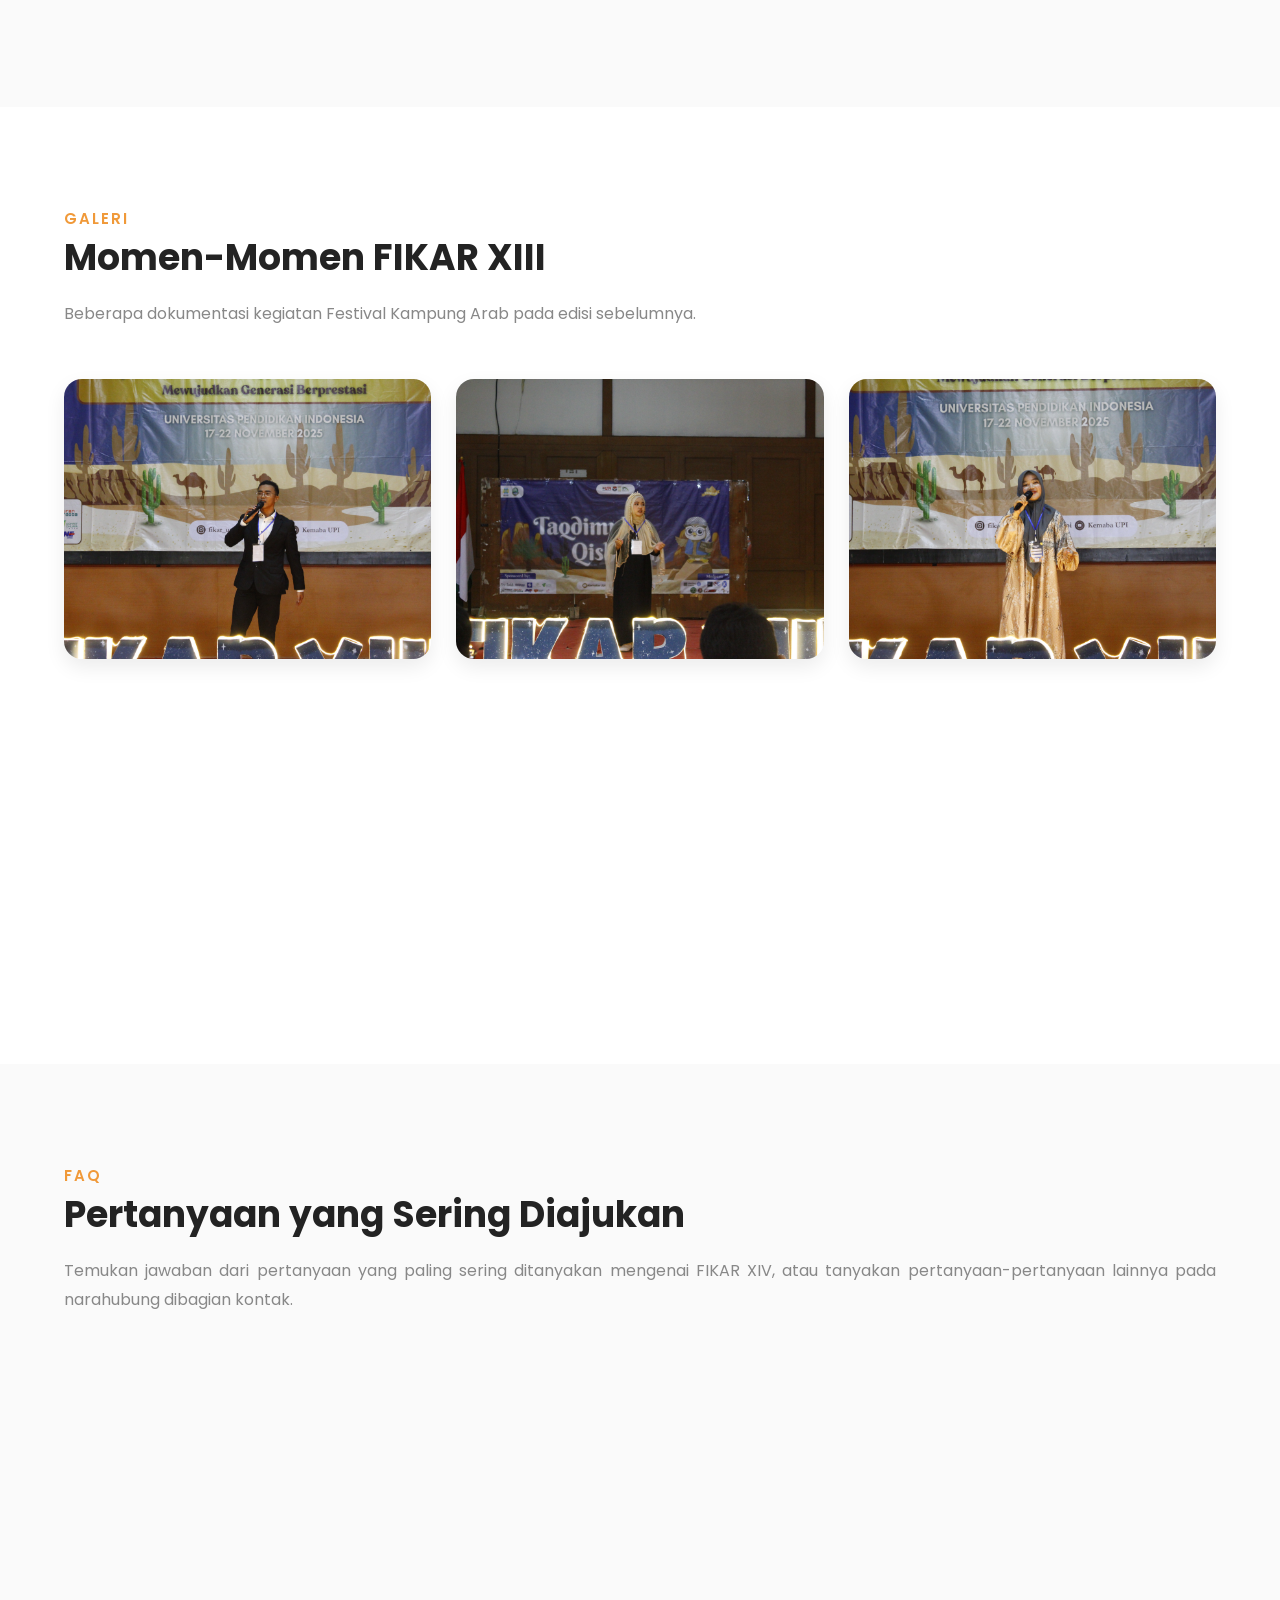
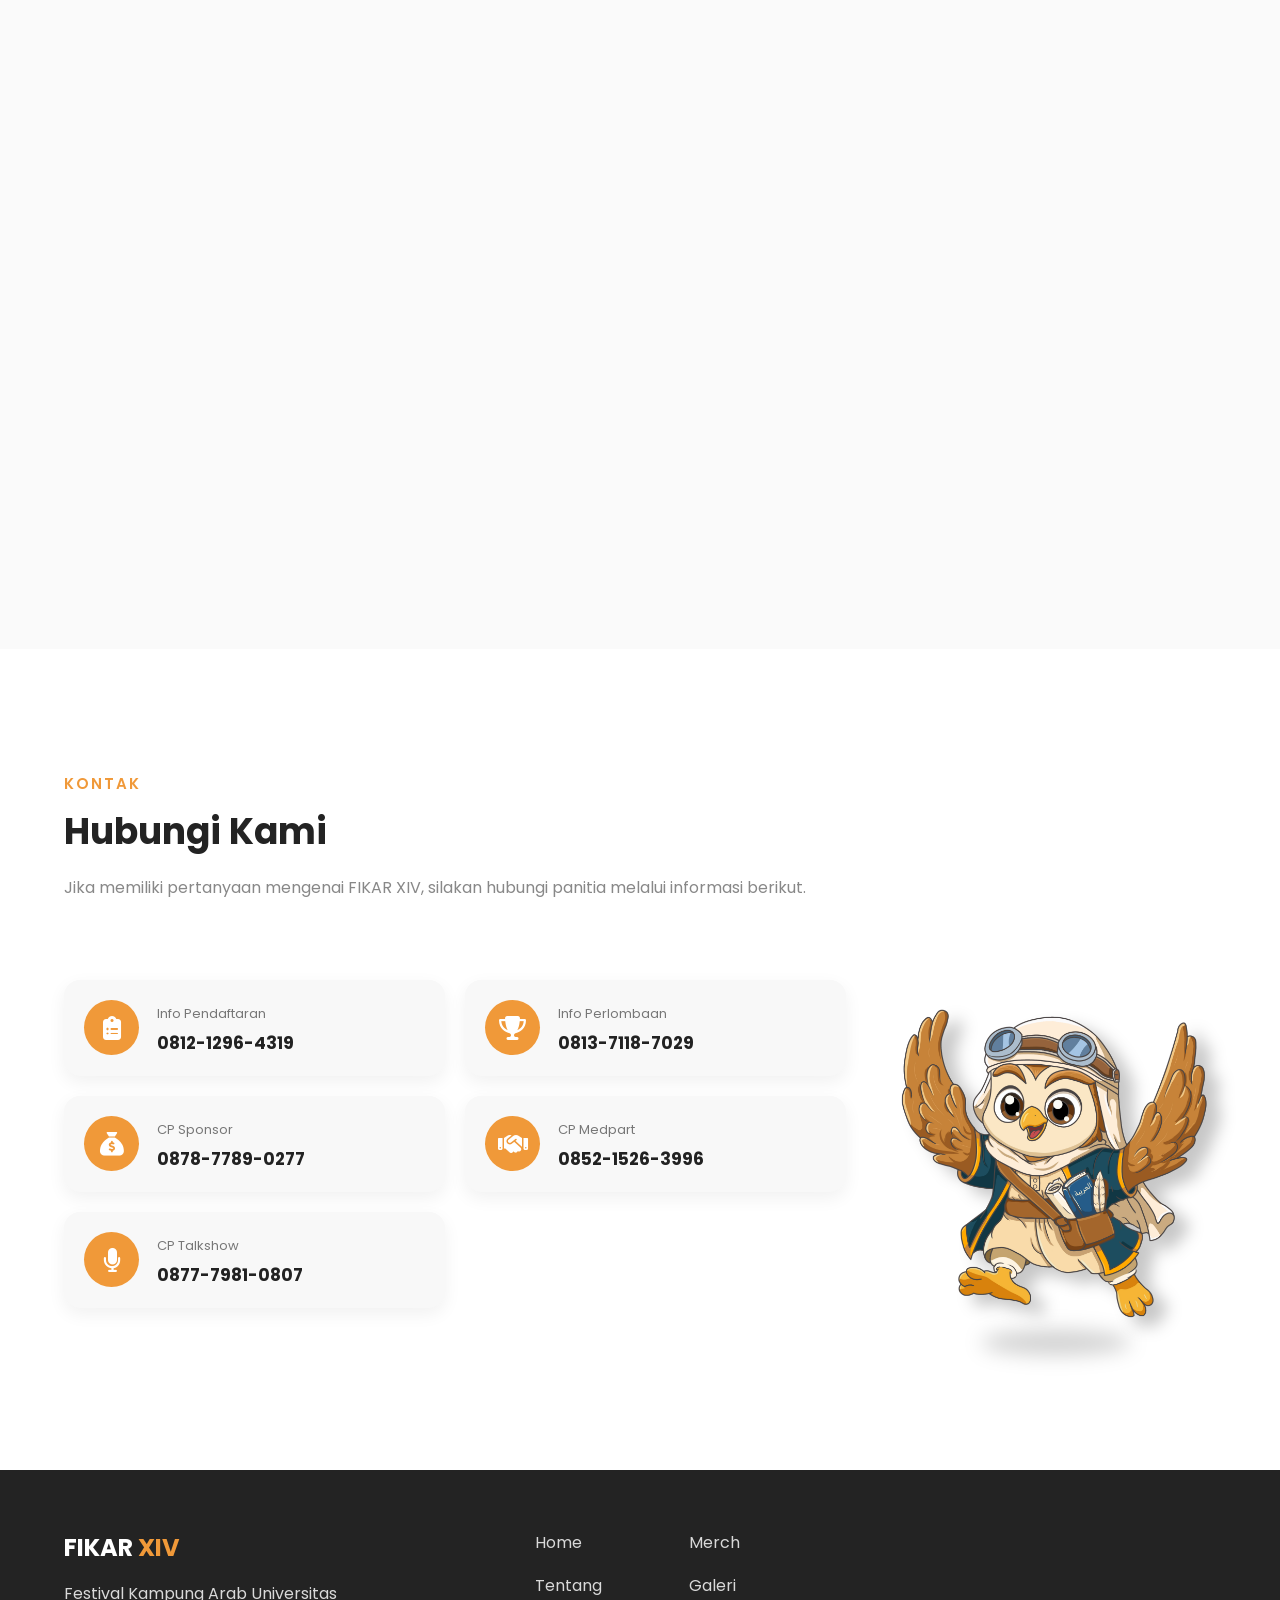
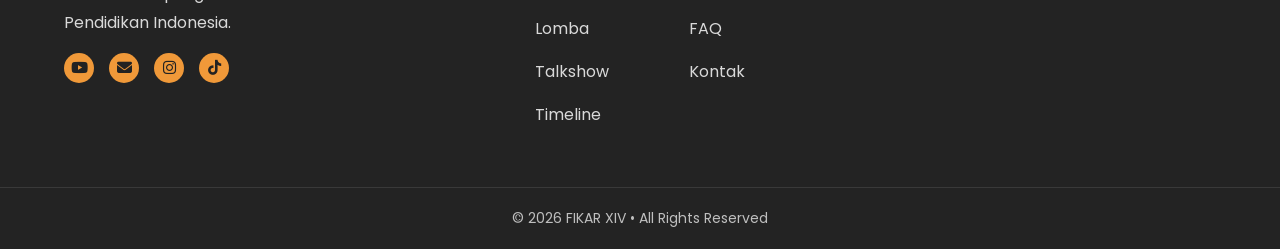
==== commit eee84c9f: "fix ini mah tadi typo" ====
--- a/index.html
+++ b/index.html
@@ -938,13 +938,13 @@
 
         </div>
 
-        <div class="merch-button" data-aos="fade-up">
+        <!-- <div class="merch-button" data-aos="fade-up">
 
             <a href="#" class="btn">
                 Beli Merchandise
             </a>
 
-        </div>
+        </div> -->
 
     </div>
 
